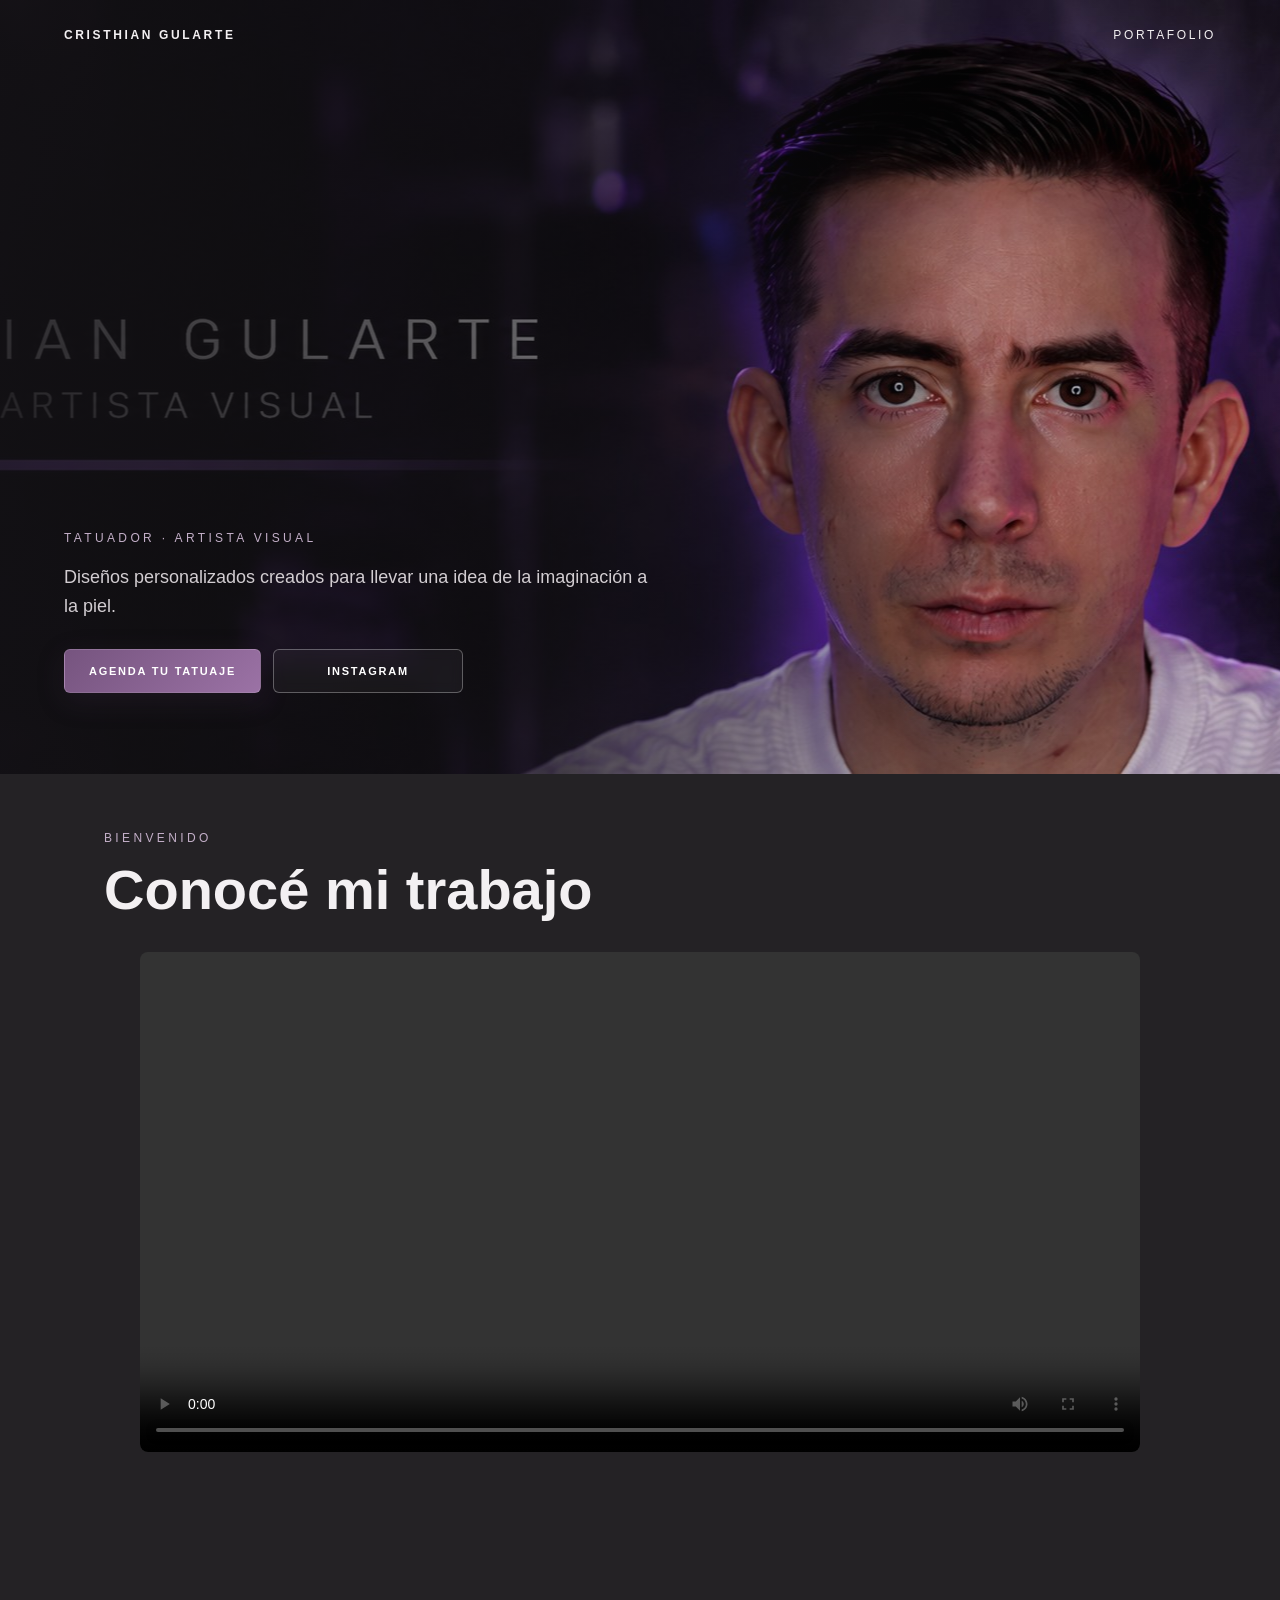
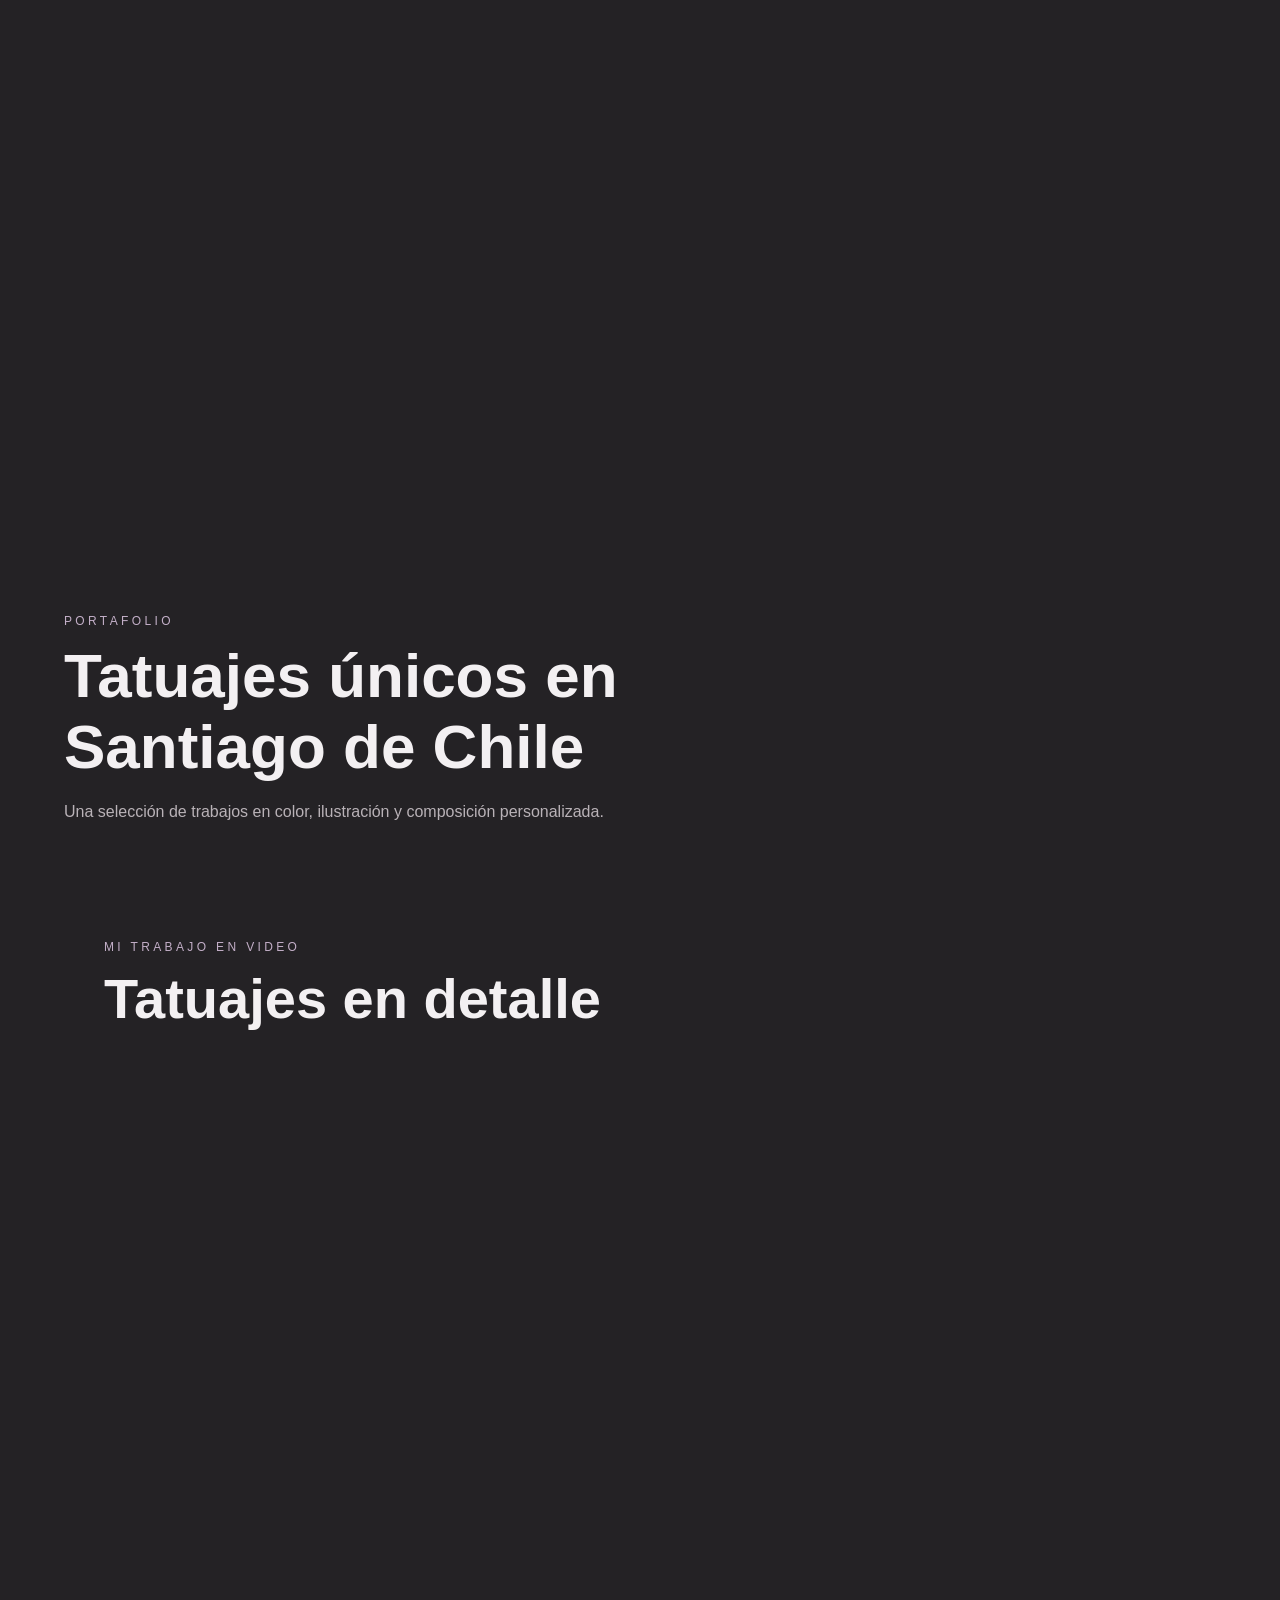
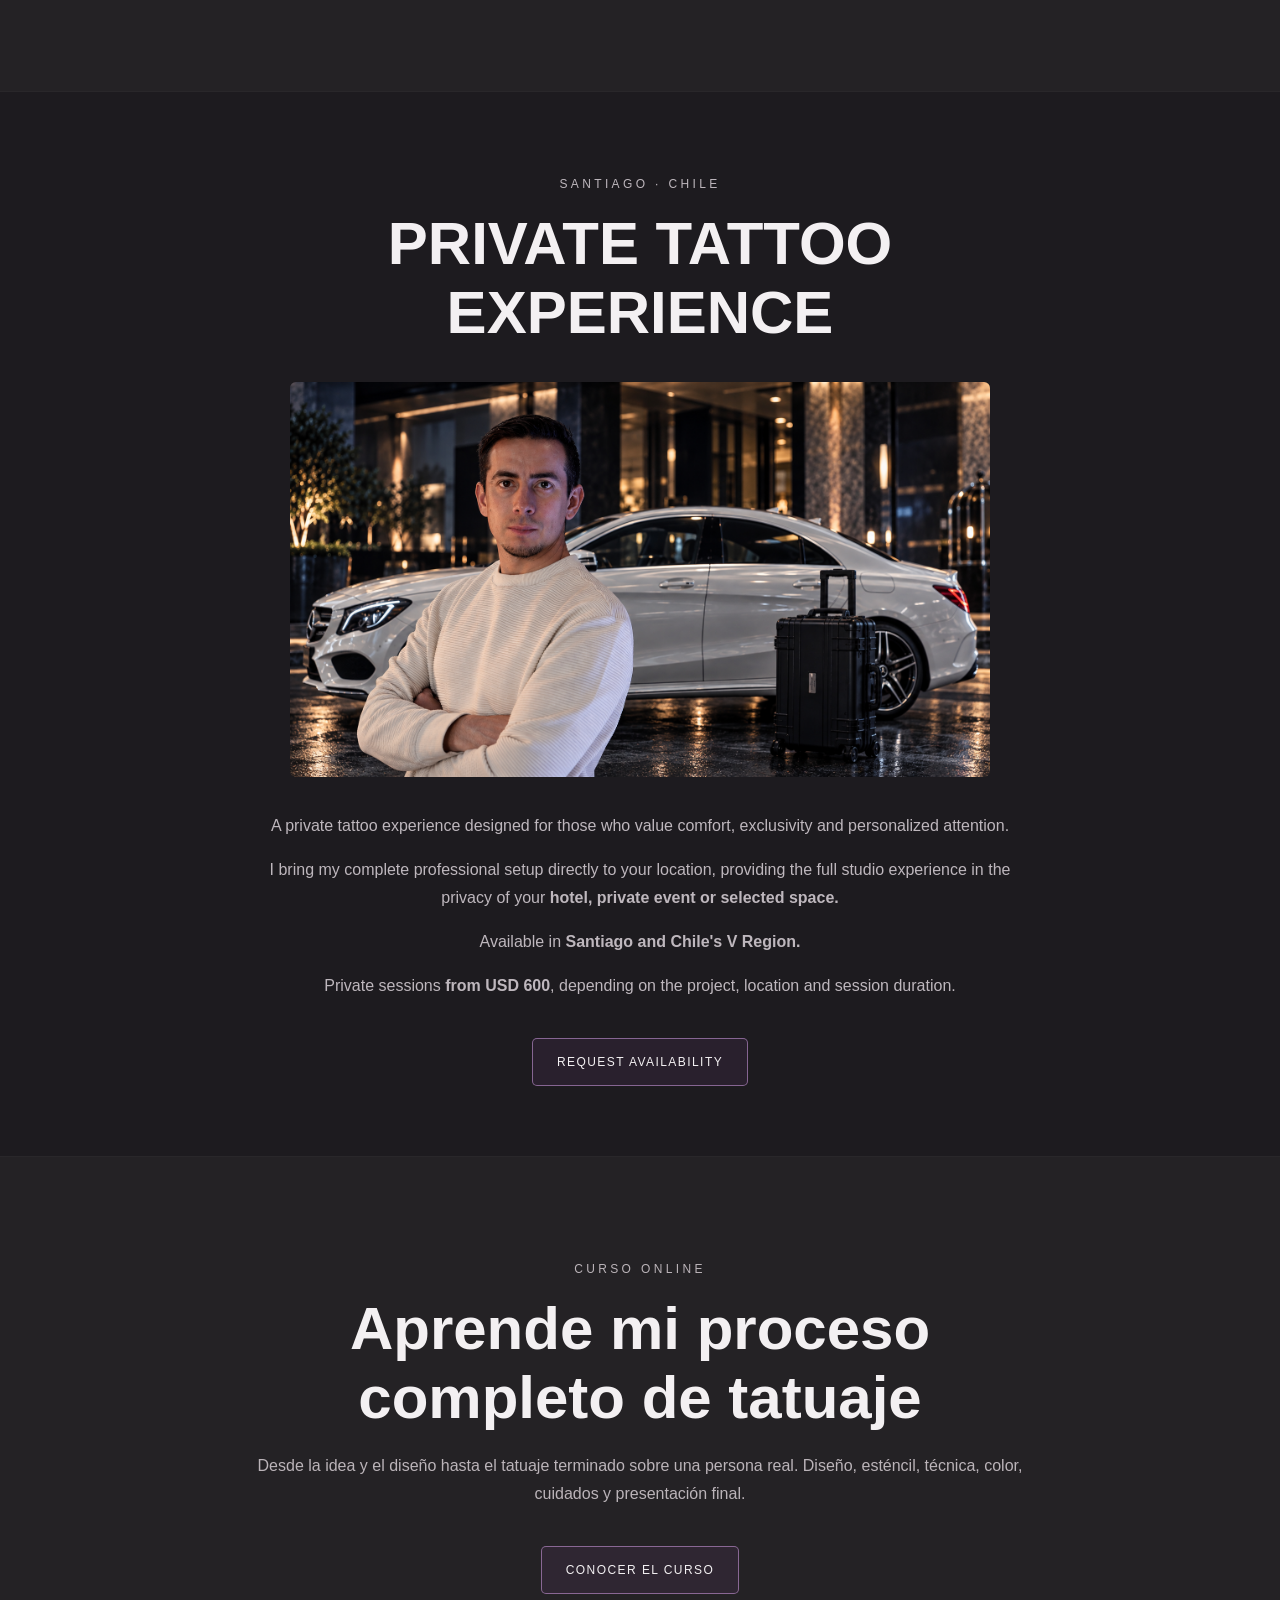
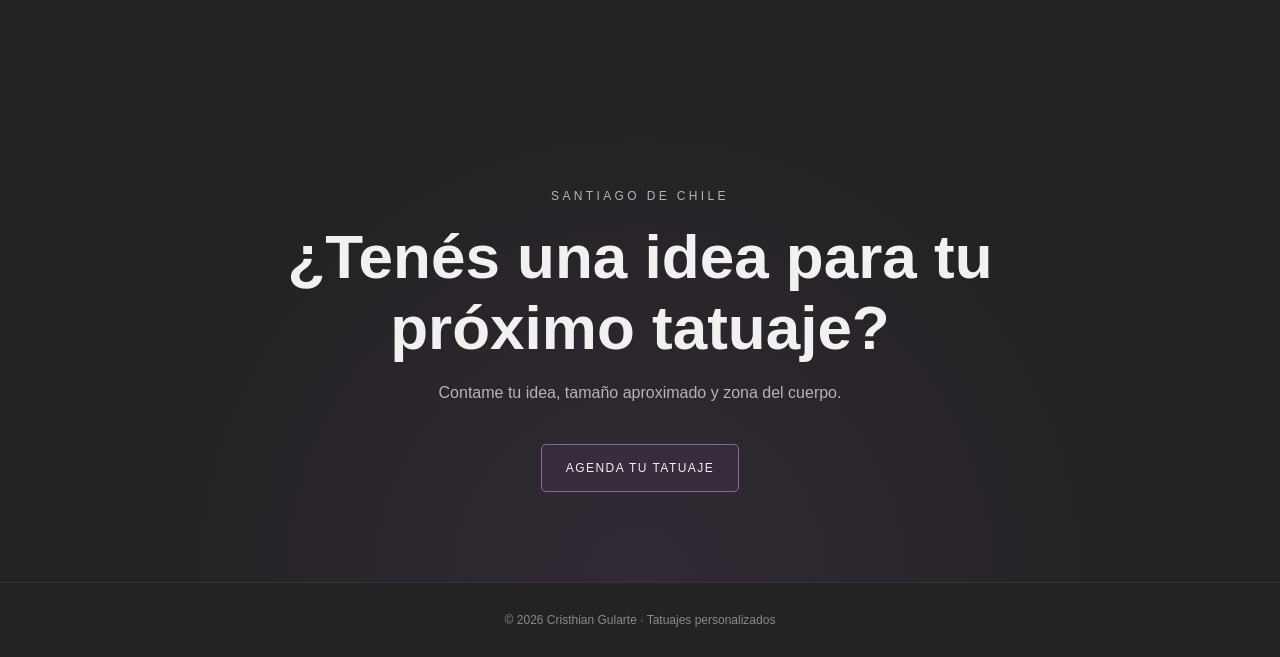
==== index.html @ ab71d4bc "Update index.html" ====
<!doctype html>
<html lang="es">

<head>

  <!-- Google tag (gtag.js) -->
  <script async src="https://www.googletagmanager.com/gtag/js?id=G-GRC2QV8T5R"></script>

  <script>
    window.dataLayer = window.dataLayer || [];

    function gtag() {
      dataLayer.push(arguments);
    }

    gtag('js', new Date());
    gtag('config', 'G-GRC2QV8T5R');
  </script>

  <meta charset="utf-8">

  <meta name="viewport"
        content="width=device-width, initial-scale=1">

  <meta name="description"
        content="Cristhian Gularte, tatuador y artista visual en Santiago de Chile. Tatuajes personalizados y portafolio.">

  <title>Cristhian Gularte | Tatuador en Santiago de Chile</title>

  <link rel="stylesheet" href="styles.css">

</head>


<body>


  <!-- =========================
       PORTADA
  ========================== -->

  <header class="hero">

    <div class="hero-overlay"></div>

    <nav>

      <a class="brand" href="#inicio">
        CRISTHIAN GULARTE
      </a>

      <a href="#portfolio">
        PORTAFOLIO
      </a>

    </nav>


    <div class="hero-copy" id="inicio">

      <p class="eyebrow">
        TATUADOR · ARTISTA VISUAL
      </p>

      <p class="lead">
        Diseños personalizados creados para llevar una idea
        de la imaginación a la piel.
      </p>


      <div class="hero-buttons">

        <a class="hero-btn hero-btn-primary"
           href="https://wa.me/56958181754?text=Hola%20Cristhian%2C%20quisiera%20consultar%20por%20un%20tatuaje"
           target="_blank"
           onclick="gtag('event', 'whatsapp_click', {'ubicacion': 'hero'});">
          AGENDA TU TATUAJE
        </a>


        <a class="hero-btn hero-btn-secondary"
           href="https://www.instagram.com/uruguaytattoo/"
           target="_blank">
          INSTAGRAM
        </a>

      </div>

    </div>

  </header>


  <!-- =========================
       VIDEO DE BIENVENIDA
  ========================== -->

  <section class="video-section">

    <p class="eyebrow">
      BIENVENIDO
    </p>

    <h2>
      Conocé mi trabajo
    </h2>


    <video controls
           playsinline
           style="
             width:100%;
             max-width:1000px;
             display:block;
             margin:30px auto;
             border-radius:8px;
           ">

      <source src="bienvenida.mp4"
              type="video/mp4">

    </video>


    <video autoplay
           muted
           loop
           playsinline
           style="
             width:100%;
             max-width:500px;
             display:block;
             margin:30px auto;
             border-radius:8px;
           ">

      <source src="yomiko.mp4"
              type="video/mp4">

    </video>


    <video autoplay
           muted
           loop
           playsinline
           style="
             width:100%;
             max-width:500px;
             display:block;
             margin:30px auto;
             border-radius:8px;
           ">

      <source src="gonza2.mp4"
              type="video/mp4">

    </video>

  </section>


  <main>


    <!-- =========================
         PORTAFOLIO
    ========================== -->

    <section class="intro" id="portfolio">

      <p class="eyebrow">
        PORTAFOLIO
      </p>

      <h2>
        Tatuajes únicos en Santiago de Chile
      </h2>

      <p>
        Una selección de trabajos en color,
        ilustración y composición personalizada.
      </p>

    </section>


    <!-- =========================
         TRABAJOS EN VIDEO
    ========================== -->

    <section class="video-section">

      <p class="eyebrow">
        MI TRABAJO EN VIDEO
      </p>

      <h2>
        Tatuajes en detalle
      </h2>


      <video autoplay
             muted
             loop
             playsinline
             style="
               width:100%;
               max-width:500px;
               display:block;
               margin:30px auto;
               border-radius:8px;
             ">

        <source src="paginaweb.mp4"
                type="video/mp4">

      </video>


      <video autoplay
             muted
             loop
             playsinline
             style="
               width:100%;
               max-width:500px;
               display:block;
               margin:30px auto;
               border-radius:8px;
             ">

        <source src="alicia2.mp4"
                type="video/mp4">

      </video>

    </section>


    <!-- =========================
         PRIVATE TATTOO EXPERIENCE
    ========================== -->

    <section class="private-experience">

      <div style="
        max-width:900px;
        margin:0 auto;
        padding:70px 5vw;
        text-align:center;
      ">

        <p class="eyebrow">
          SANTIAGO · CHILE
        </p>

        <h2>
          PRIVATE TATTOO EXPERIENCE
        </h2>


        <img src="private.png"
             alt="Private Tattoo Experience"
             style="
               width:100%;
               max-width:700px;
               height:auto;
               display:block;
               margin:35px auto;
               border-radius:6px;
             ">


        <p>
          A private tattoo experience designed for those who value
          comfort, exclusivity and personalized attention.
        </p>

        <p>
          I bring my complete professional setup directly to your location,
          providing the full studio experience in the privacy of your
          <strong>hotel, private event or selected space.</strong>
        </p>

        <p>
          Available in
          <strong>Santiago and Chile's V Region.</strong>
        </p>

        <p>
          Private sessions
          <strong>from USD 600</strong>,
          depending on the project, location and session duration.
        </p>


        <a class="cta"
           href="https://wa.me/56958181754?text=Hi%20Cristhian%2C%20I%27d%20like%20to%20ask%20about%20the%20Private%20Tattoo%20Experience."
           target="_blank"
           onclick="gtag('event', 'whatsapp_click', {'ubicacion': 'private_experience'});">
          REQUEST AVAILABILITY
        </a>

      </div>

    </section>


    <!-- =========================
         CURSO ONLINE
    ========================== -->

    <section class="course">

      <p class="eyebrow">
        CURSO ONLINE
      </p>

      <h2>
        Aprende mi proceso completo de tatuaje
      </h2>

      <p>
        Desde la idea y el diseño hasta el tatuaje terminado
        sobre una persona real. Diseño, esténcil, técnica,
        color, cuidados y presentación final.
      </p>

      <a class="cta"
         href="curso-tatuaje.html">
        CONOCER EL CURSO
      </a>

    </section>


    <!-- =========================
         CONTACTO
    ========================== -->

    <section class="contact">

      <p class="eyebrow">
        SANTIAGO DE CHILE
      </p>

      <h2>
        ¿Tenés una idea para tu próximo tatuaje?
      </h2>

      <p>
        Contame tu idea, tamaño aproximado y zona del cuerpo.
      </p>


      <a class="cta"
         href="https://wa.me/56958181754?text=Hola%20Cristhian%2C%20quisiera%20consultar%20por%20un%20tatuaje"
         target="_blank"
         onclick="gtag('event', 'whatsapp_click', {'ubicacion': 'contacto'});">
        AGENDA TU TATUAJE
      </a>

    </section>


  </main>


  <footer>
    © 2026 Cristhian Gularte · Tatuajes personalizados
  </footer>


</body>

</html>
---- styles.css ----
*{
  box-sizing:border-box;
}

html{
  scroll-behavior:smooth;
}

body{
  margin:0;
  background:#242225;
  color:#f3f0f2;
  font-family:Arial,Helvetica,sans-serif;
}

a{
  color:inherit;
  text-decoration:none;
}


/* =========================
   PORTADA PRINCIPAL
========================= */

.hero{
  min-height:86vh;
  position:relative;
  background:#242225 url(portada.jpg) center/cover no-repeat;
  display:flex;
  flex-direction:column;
}

.hero-overlay{
  position:absolute;
  inset:0;
  background:linear-gradient(
    90deg,
    rgba(20,18,22,.88) 0%,
    rgba(20,18,22,.64) 42%,
    rgba(20,18,22,.10) 78%
  );
}

nav,
.hero-copy{
  position:relative;
  z-index:1;
}

nav{
  display:flex;
  justify-content:space-between;
  align-items:center;
  padding:28px 5vw;
  font-size:12px;
  letter-spacing:.22em;
}

.brand{
  font-weight:700;
}

.hero-copy{
  margin:auto 5vw 9vh;
  max-width:760px;
}

.eyebrow{
  letter-spacing:.28em;
  font-size:12px;
  color:#c3afc8;
}

.hero h1{
  font-size:clamp(44px,7vw,94px);
  line-height:.94;
  margin:18px 0 24px;
  letter-spacing:-.045em;
}

.lead{
  max-width:590px;
  color:#d2cdd1;
  font-size:18px;
  line-height:1.6;
}


/* =========================
   BOTONES GENERALES
========================= */

.cta{
  display:inline-block;
  margin-top:22px;
  border:1px solid rgba(185,139,201,.65);
  padding:16px 24px;
  border-radius:5px;
  letter-spacing:.12em;
  font-size:12px;
  background:rgba(130,79,146,.12);
  transition:all .25s ease;
}

.cta:hover{
  background:rgba(156,105,171,.22);
  border-color:#c1a2ca;
  transform:translateY(-2px);
}


/* =========================
   BOTONES DE LA PORTADA
========================= */

.hero-buttons{
  display:flex;
  gap:12px;
  margin-top:28px;
  flex-wrap:wrap;
}

.hero-btn{
  display:inline-flex;
  align-items:center;
  justify-content:center;
  min-width:190px;
  padding:15px 24px;
  border-radius:6px;
  font-size:11px;
  font-weight:600;
  letter-spacing:.16em;
  transition:all .25s ease;
}

.hero-btn-primary{
  background:linear-gradient(
    135deg,
    #76547f,
    #9b72a5
  );
  border:1px solid rgba(255,255,255,.14);
  box-shadow:0 8px 28px rgba(68,45,74,.24);
  color:#fff;
}

.hero-btn-primary:hover{
  transform:translateY(-2px);
  background:linear-gradient(
    135deg,
    #82608b,
    #a67db0
  );
  box-shadow:0 12px 32px rgba(68,45,74,.32);
}

.hero-btn-secondary{
  background:rgba(255,255,255,.045);
  border:1px solid rgba(255,255,255,.30);
  color:#fff;
  backdrop-filter:blur(6px);
}

.hero-btn-secondary:hover{
  background:rgba(255,255,255,.10);
  border-color:rgba(255,255,255,.55);
  transform:translateY(-2px);
}


/* =========================
   INTRO / PORTFOLIO
========================= */

.intro{
  padding:90px 5vw 42px;
  max-width:850px;
}

.intro h2,
.contact h2{
  font-size:clamp(34px,5vw,62px);
  margin:12px 0 16px;
}

.intro>p:last-child,
.contact>p{
  color:#b9b2b7;
  line-height:1.7;
}


/* =========================
   VIDEOS
========================= */

.video-section{
  padding:45px 5vw 70px;
  max-width:1200px;
  margin:0 auto;
}

.video-section h2{
  font-size:clamp(32px,5vw,56px);
  margin:12px 0 25px;
}


/* =========================
   GALERÍA
========================= */

.gallery{
  padding:0 5vw 100px;
  columns:3 320px;
  column-gap:14px;
}

.gallery img{
  width:100%;
  display:block;
  margin:0 0 14px;
  break-inside:avoid;
  background:#201e22;
  border-radius:4px;
}


/* =========================
   PRIVATE TATTOO EXPERIENCE
========================= */

.private-experience{
  background:#1d1b1f;
  border-top:1px solid rgba(255,255,255,.05);
  border-bottom:1px solid rgba(255,255,255,.05);
}

.private-experience h2{
  font-size:clamp(34px,5vw,60px);
  margin:14px 0 25px;
}

.private-experience p{
  color:#beb7bd;
  line-height:1.75;
}


/* =========================
   CURSO / MASTERCLASS
========================= */

.course{
  max-width:900px;
  margin:0 auto;
  padding:90px 5vw;
  text-align:center;
}

.course h2{
  font-size:clamp(34px,5vw,60px);
  margin:14px 0 20px;
}

.course p{
  color:#bbb4b9;
  line-height:1.75;
}


/* =========================
   CONTACTO
========================= */

.contact{
  padding:90px 5vw;
  text-align:center;
  background:radial-gradient(
    circle at 50% 100%,
    rgba(124,84,137,.16),
    transparent 58%
  );
}

.contact h2{
  max-width:800px;
  margin:14px auto;
}

.pending{
  font-size:14px;
}


/* =========================
   FOOTER
========================= */

footer{
  padding:30px 5vw;
  border-top:1px solid rgba(255,255,255,.08);
  color:#8e878c;
  font-size:12px;
  text-align:center;
}


/* =========================
   MÓVIL
========================= */

@media(max-width:700px){

  nav{
    padding:20px 5vw;
  }

  .hero{
    min-height:76vh;
    background-position:65% center;
  }

  .hero-overlay{
    background:linear-gradient(
      90deg,
      rgba(20,18,22,.88),
      rgba(20,18,22,.40)
    );
  }

  .hero-copy{
    margin-bottom:7vh;
  }

  .lead{
    font-size:16px;
  }

  .intro{
    padding-top:65px;
  }

  .gallery{
    columns:2 145px;
    column-gap:8px;
    padding-bottom:70px;
  }

  .gallery img{
    margin-bottom:8px;
  }

  .video-section{
    padding:35px 5vw 55px;
  }

}


@media(max-width:600px){

  .hero-buttons{
    gap:10px;
  }

  .hero-btn{
    min-width:auto;
    padding:14px 18px;
    font-size:10px;
  }

}
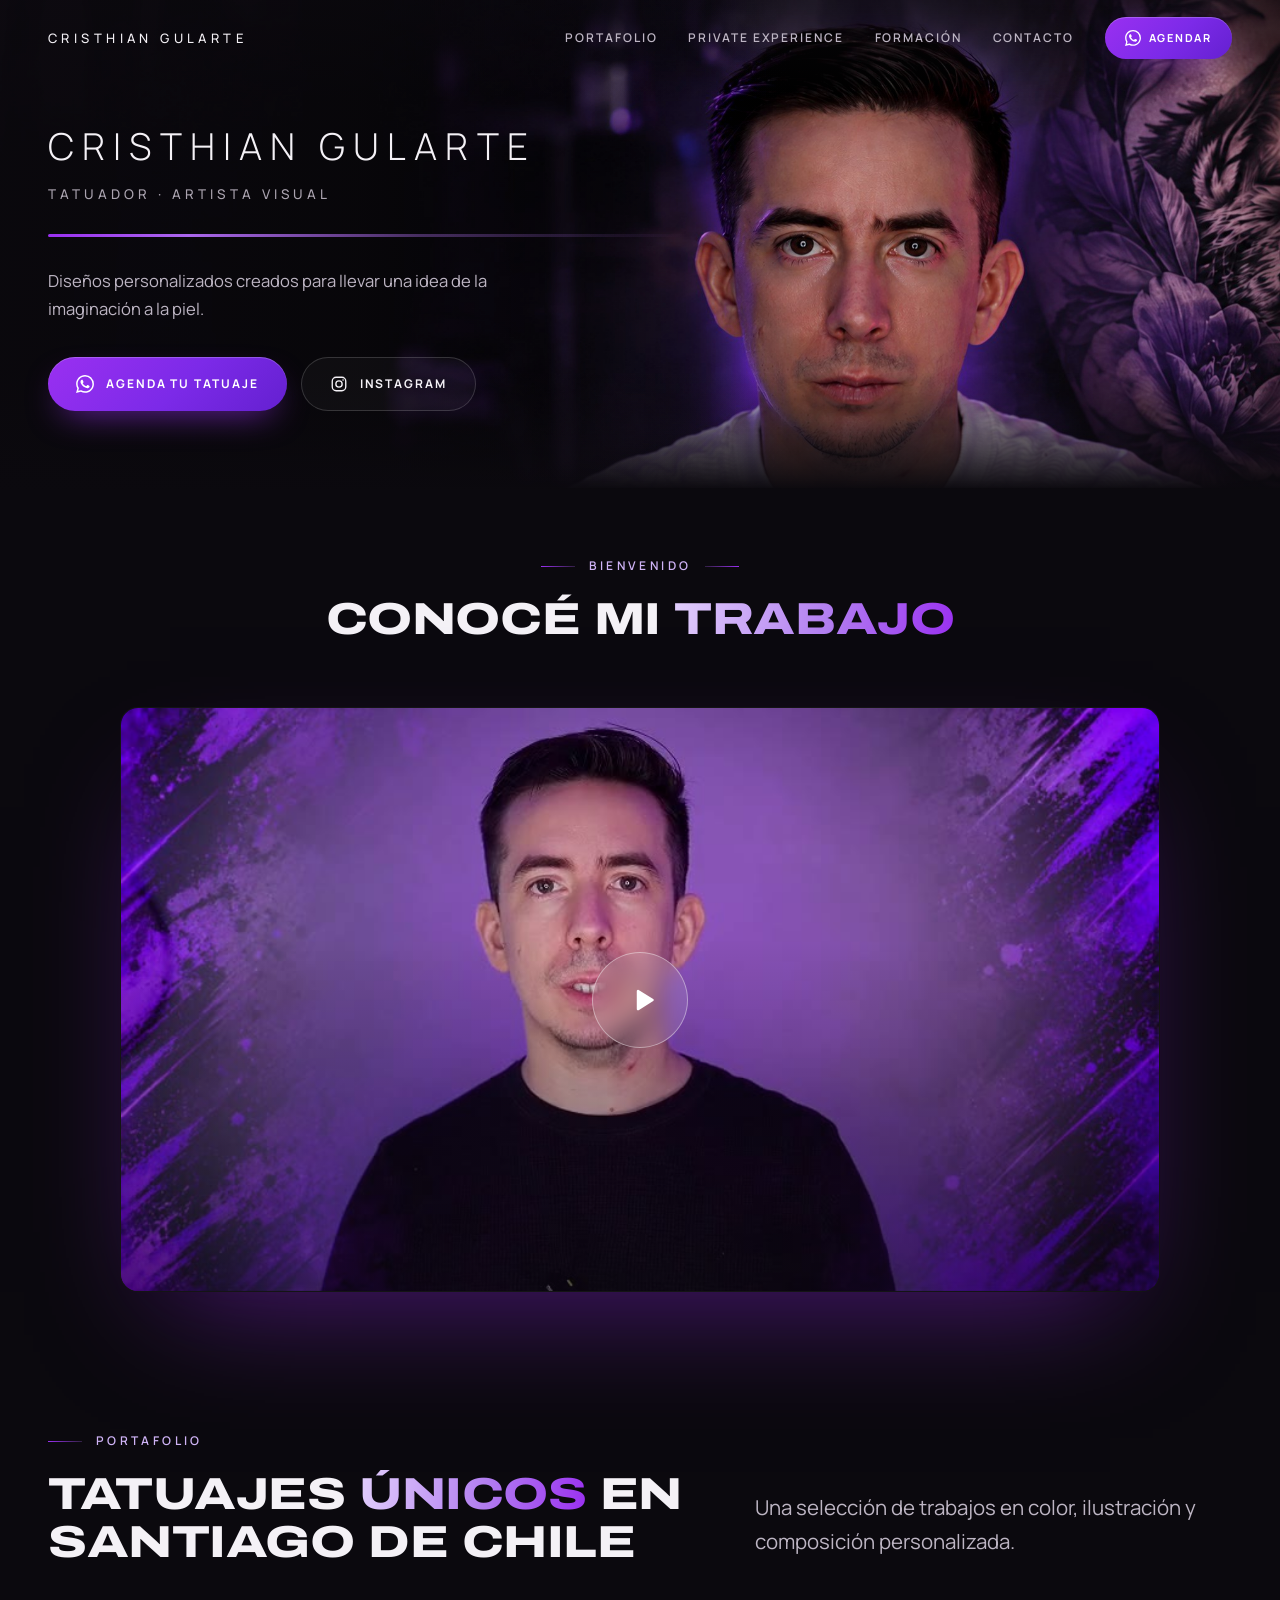
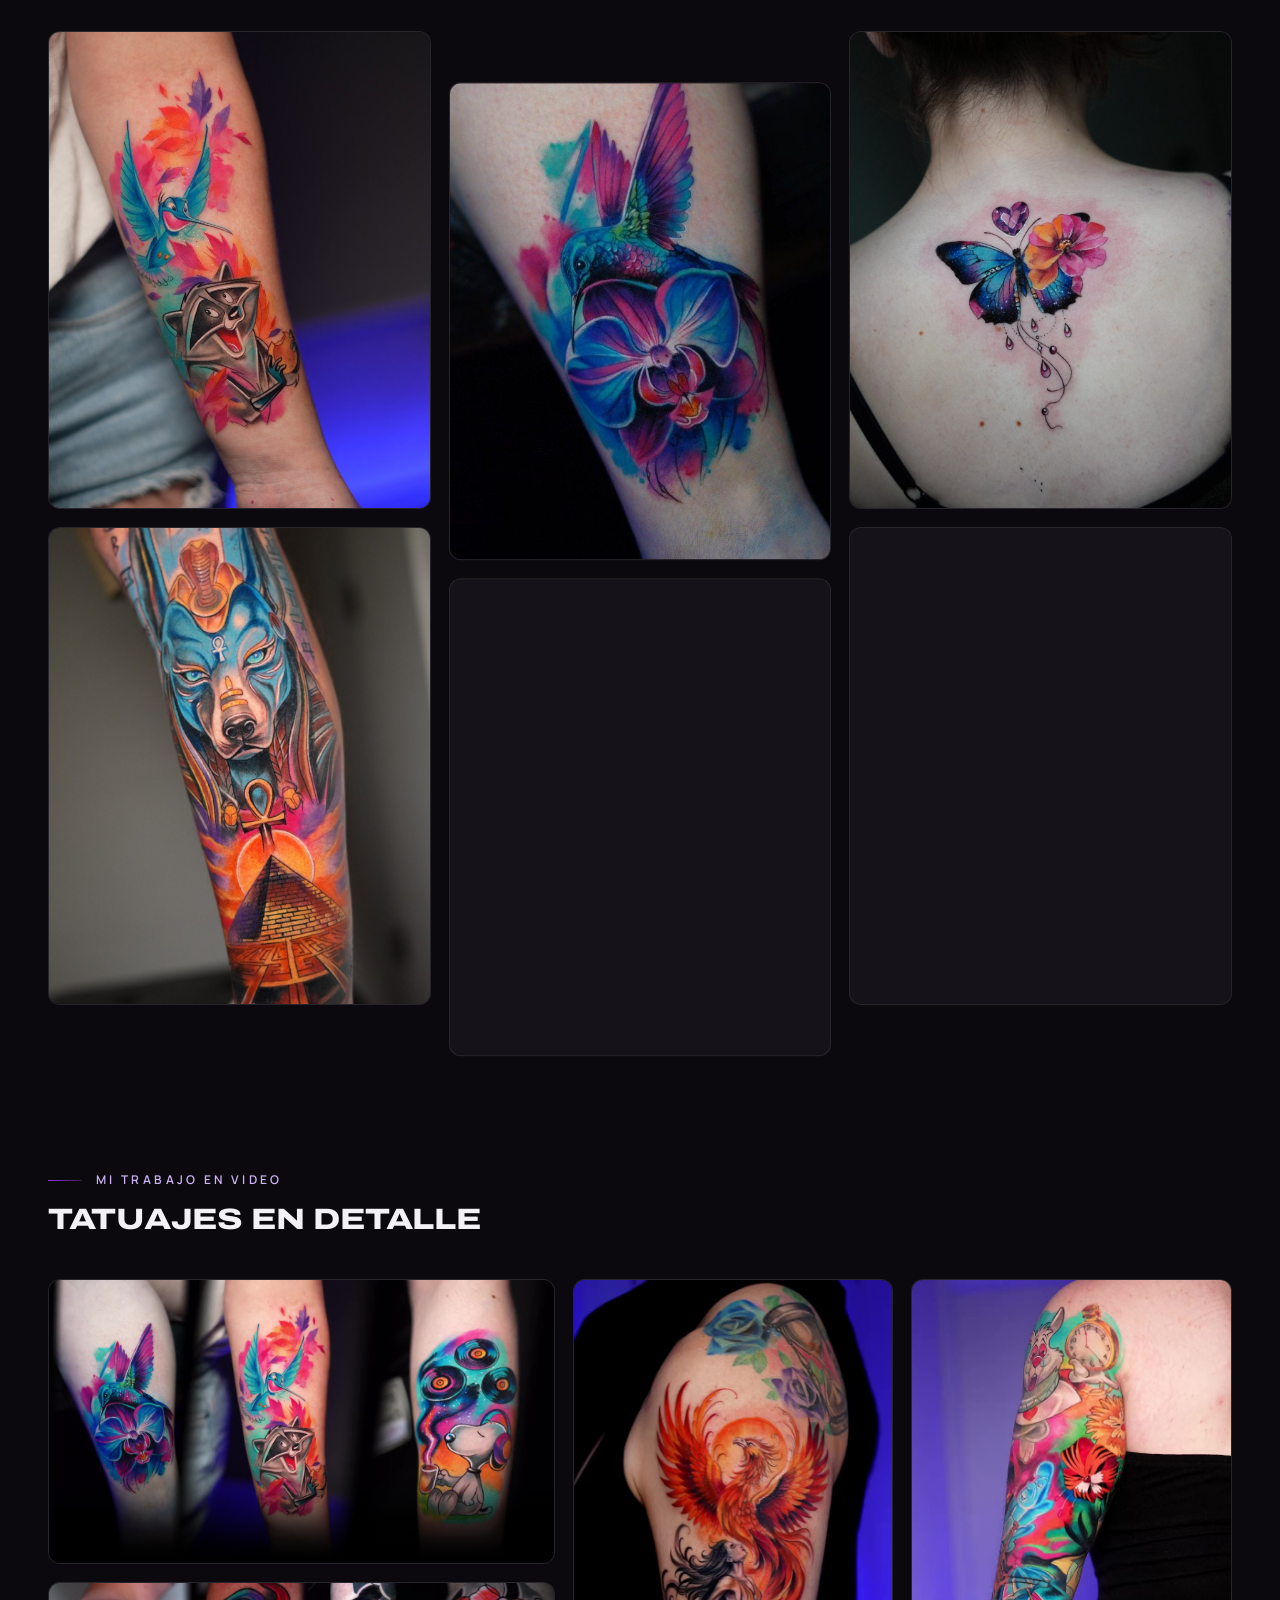
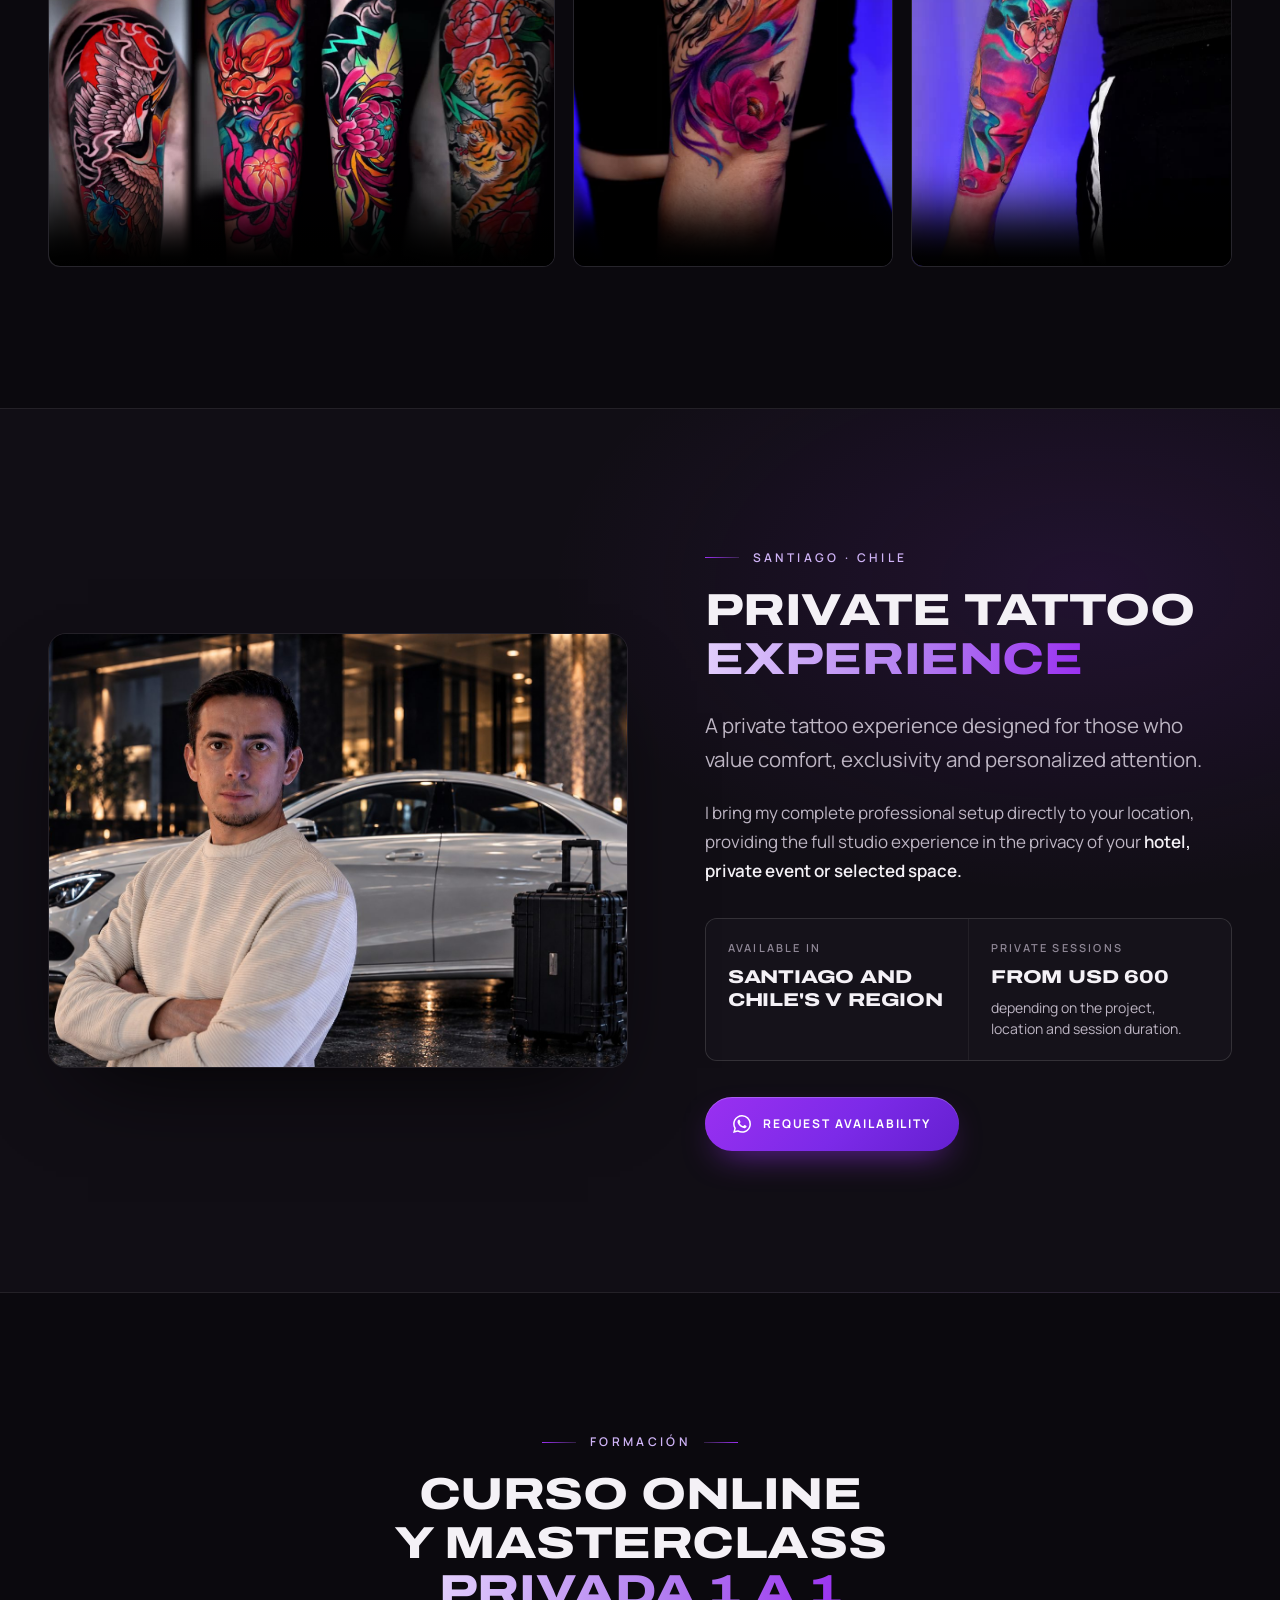
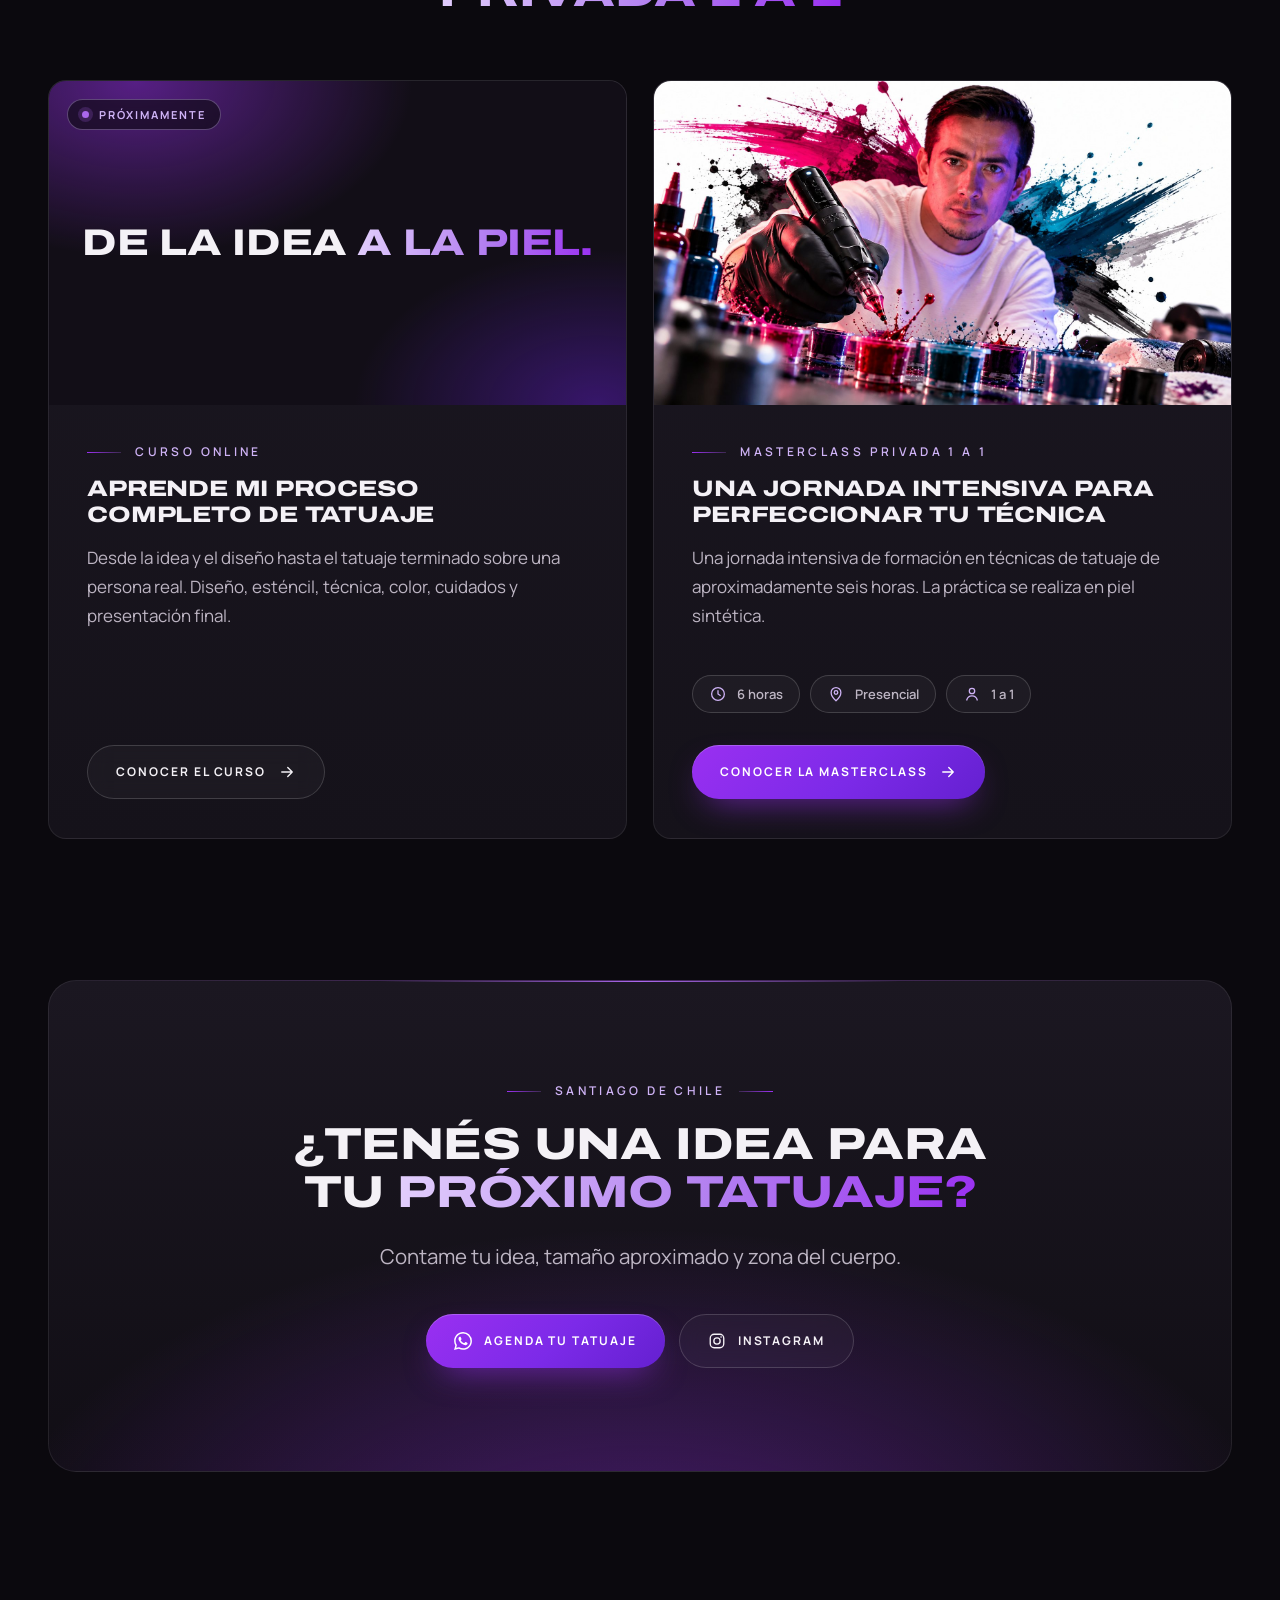
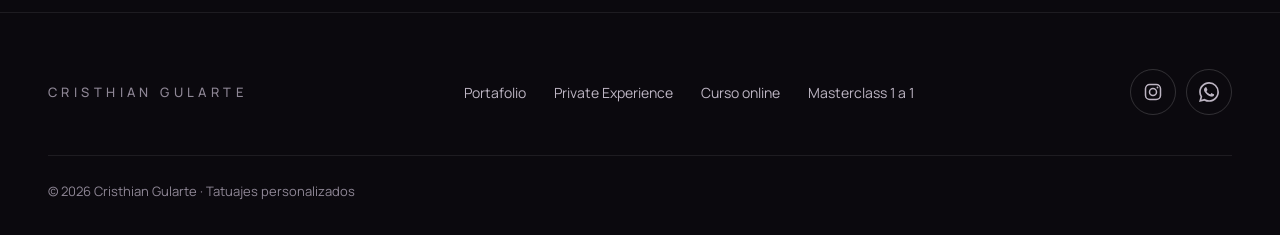
==== commit 28f271bd: "Rediseño completo del sitio - Nuevo diseño con la paleta de la portada; títulos en Archivo extendida" ====
--- a/index.html
+++ b/index.html
@@ -2,6 +2,8 @@
 <html lang="es">
 
 <head>
+
+  <meta charset="utf-8">
 
   <!-- Google tag (gtag.js) -->
   <script async src="https://www.googletagmanager.com/gtag/js?id=G-GRC2QV8T5R"></script>
@@ -15,225 +17,419 @@
 
     gtag('js', new Date());
     gtag('config', 'G-GRC2QV8T5R');
+
+    document.documentElement.classList.add('js');
   </script>
-
-  <meta charset="utf-8">
 
   <meta name="viewport"
         content="width=device-width, initial-scale=1">
 
+  <title>Cristhian Gularte | Tatuador en Santiago de Chile</title>
+
   <meta name="description"
         content="Cristhian Gularte, tatuador y artista visual en Santiago de Chile. Tatuajes personalizados y portafolio.">
 
-  <title>Cristhian Gularte | Tatuador en Santiago de Chile</title>
+  <meta name="theme-color" content="#0b090e">
+
+  <!-- Vista previa al compartir el enlace (WhatsApp, Instagram, Facebook) -->
+  <meta property="og:type" content="website">
+  <meta property="og:locale" content="es_CL">
+  <meta property="og:site_name" content="Cristhian Gularte">
+  <meta property="og:title" content="Cristhian Gularte | Tatuador en Santiago de Chile">
+  <meta property="og:description" content="Cristhian Gularte, tatuador y artista visual en Santiago de Chile. Tatuajes personalizados y portafolio.">
+  <meta property="og:url" content="https://cristhiangularte.github.io/cristhian_gularte/">
+  <meta property="og:image" content="https://cristhiangularte.github.io/cristhian_gularte/og-image.jpg">
+  <meta property="og:image:width" content="1200">
+  <meta property="og:image:height" content="630">
+  <meta property="og:image:alt" content="Cristhian Gularte, tatuador y artista visual en Santiago de Chile">
+  <meta name="twitter:card" content="summary_large_image">
+  <link rel="canonical" href="https://cristhiangularte.github.io/cristhian_gularte/">
+
+  <link rel="icon" href="favicon.png" type="image/png">
+  <link rel="apple-touch-icon" href="apple-touch-icon.png">
+
+  <link rel="preconnect" href="https://fonts.googleapis.com">
+  <link rel="preconnect" href="https://fonts.gstatic.com" crossorigin>
+  <link rel="stylesheet" href="https://fonts.googleapis.com/css2?family=Archivo:wdth,wght@125,800&family=Manrope:wght@300;400;500;600;700&display=swap">
 
   <link rel="stylesheet" href="styles.css">
 
+  <script src="main.js" defer></script>
+
 </head>
 
 
 <body>
 
+  <a class="skip-link" href="#contenido">Saltar al contenido</a>
+
+
+  <!-- ÍCONOS (se reutilizan con <use href="#...">) -->
+  <svg class="sprite" aria-hidden="true" focusable="false">
+    <symbol id="i-whatsapp" viewBox="0 0 24 24">
+      <path fill="currentColor" d="M17.47 14.38c-.3-.15-1.76-.87-2.03-.97-.27-.1-.47-.15-.67.15-.2.3-.77.97-.94 1.16-.17.2-.35.22-.64.08-.3-.15-1.26-.46-2.39-1.48-.88-.79-1.48-1.76-1.65-2.06-.17-.3-.02-.46.13-.61.13-.13.3-.35.45-.52.15-.17.2-.3.3-.5.1-.2.05-.37-.03-.52-.07-.15-.67-1.61-.92-2.21-.24-.58-.49-.5-.67-.51l-.57-.01c-.2 0-.52.07-.79.37-.27.3-1.04 1.02-1.04 2.48s1.07 2.88 1.21 3.07c.15.2 2.1 3.2 5.08 4.49.71.31 1.26.49 1.69.63.71.23 1.36.2 1.87.12.57-.09 1.76-.72 2.01-1.41.25-.7.25-1.29.17-1.41-.07-.13-.27-.2-.57-.35m-5.42 7.4h-.01a9.87 9.87 0 0 1-5.03-1.38l-.36-.21-3.74.98 1-3.65-.24-.37a9.86 9.86 0 0 1-1.51-5.26c0-5.45 4.44-9.88 9.89-9.88a9.82 9.82 0 0 1 6.99 2.9 9.83 9.83 0 0 1 2.89 6.99c0 5.45-4.44 9.88-9.88 9.88m8.41-18.3A11.82 11.82 0 0 0 12.05 0C5.5 0 .16 5.34.16 11.89c0 2.1.55 4.14 1.59 5.95L.06 24l6.3-1.65a11.88 11.88 0 0 0 5.68 1.45h.01c6.55 0 11.89-5.34 11.89-11.89a11.82 11.82 0 0 0-3.48-8.41z"/>
+    </symbol>
+    <symbol id="i-instagram" viewBox="0 0 24 24" fill="none" stroke="currentColor" stroke-width="1.8">
+      <rect x="3" y="3" width="18" height="18" rx="5.2"/>
+      <circle cx="12" cy="12" r="4.2"/>
+      <circle cx="17.4" cy="6.6" r="1.1" fill="currentColor" stroke="none"/>
+    </symbol>
+    <symbol id="i-arrow" viewBox="0 0 24 24" fill="none" stroke="currentColor" stroke-width="1.8" stroke-linecap="round" stroke-linejoin="round">
+      <path d="M5 12h14M13 6l6 6-6 6"/>
+    </symbol>
+    <symbol id="i-play" viewBox="0 0 24 24">
+      <path fill="currentColor" d="M7 4.8v14.4a1 1 0 0 0 1.5.86l11.6-7.2a1 1 0 0 0 0-1.72L8.5 3.94A1 1 0 0 0 7 4.8z"/>
+    </symbol>
+    <symbol id="i-plus" viewBox="0 0 24 24" fill="none" stroke="currentColor" stroke-width="1.8" stroke-linecap="round">
+      <path d="M12 5v14M5 12h14"/>
+    </symbol>
+    <symbol id="i-clock" viewBox="0 0 24 24" fill="none" stroke="currentColor" stroke-width="1.7" stroke-linecap="round" stroke-linejoin="round">
+      <circle cx="12" cy="12" r="8.5"/>
+      <path d="M12 7.5V12l3 2"/>
+    </symbol>
+    <symbol id="i-pin" viewBox="0 0 24 24" fill="none" stroke="currentColor" stroke-width="1.7" stroke-linecap="round" stroke-linejoin="round">
+      <path d="M12 21s-6.5-5.6-6.5-11a6.5 6.5 0 0 1 13 0c0 5.4-6.5 11-6.5 11z"/>
+      <circle cx="12" cy="10" r="2.4"/>
+    </symbol>
+    <symbol id="i-user" viewBox="0 0 24 24" fill="none" stroke="currentColor" stroke-width="1.7" stroke-linecap="round" stroke-linejoin="round">
+      <circle cx="12" cy="8" r="3.6"/>
+      <path d="M5 20c.9-3.7 3.7-5.6 7-5.6s6.1 1.9 7 5.6"/>
+    </symbol>
+    <symbol id="i-close" viewBox="0 0 24 24" fill="none" stroke="currentColor" stroke-width="1.8" stroke-linecap="round">
+      <path d="M6 6l12 12M18 6 6 18"/>
+    </symbol>
+    <symbol id="i-chevron-left" viewBox="0 0 24 24" fill="none" stroke="currentColor" stroke-width="1.8" stroke-linecap="round" stroke-linejoin="round">
+      <path d="M15 5l-7 7 7 7"/>
+    </symbol>
+    <symbol id="i-chevron-right" viewBox="0 0 24 24" fill="none" stroke="currentColor" stroke-width="1.8" stroke-linecap="round" stroke-linejoin="round">
+      <path d="M9 5l7 7-7 7"/>
+    </symbol>
+  </svg>
+
 
   <!-- =========================
-       PORTADA
+       ENCABEZADO
   ========================== -->
 
-  <header class="hero">
-
-    <div class="hero-overlay"></div>
-
-    <nav>
+  <header class="site-header">
+
+    <div class="container header-inner">
 
       <a class="brand" href="#inicio">
-        CRISTHIAN GULARTE
+        Cristhian Gularte
       </a>
 
-      <a href="#portfolio">
-        PORTAFOLIO
-      </a>
-
-    </nav>
-
-
-    <div class="hero-copy" id="inicio">
-
-      <p class="eyebrow">
-        TATUADOR · ARTISTA VISUAL
-      </p>
-
-      <p class="lead">
-        Diseños personalizados creados para llevar una idea
-        de la imaginación a la piel.
-      </p>
-
-
-      <div class="hero-buttons">
-
-        <a class="hero-btn hero-btn-primary"
+      <button class="menu-toggle"
+              type="button"
+              aria-expanded="false"
+              aria-controls="menu"
+              aria-label="Abrir menú">
+        <span></span>
+        <span></span>
+      </button>
+
+      <nav class="nav" id="menu" aria-label="Principal">
+
+        <a class="nav-link" href="#portfolio">Portafolio</a>
+        <a class="nav-link" href="#private-experience">Private Experience</a>
+        <a class="nav-link" href="#formacion">Formación</a>
+        <a class="nav-link" href="#contacto">Contacto</a>
+
+        <a class="btn btn-primary btn-sm"
            href="https://wa.me/56958181754?text=Hola%20Cristhian%2C%20quisiera%20consultar%20por%20un%20tatuaje"
            target="_blank"
-           onclick="gtag('event', 'whatsapp_click', {'ubicacion': 'hero'});">
-          AGENDA TU TATUAJE
+           rel="noopener"
+           onclick="gtag('event', 'whatsapp_click', {'ubicacion': 'menu'});">
+          <svg aria-hidden="true"><use href="#i-whatsapp"/></svg>
+          Agendar
         </a>
 
-
-        <a class="hero-btn hero-btn-secondary"
-           href="https://www.instagram.com/uruguaytattoo/"
-           target="_blank">
-          INSTAGRAM
-        </a>
-
+      </nav>
+
+    </div>
+
+  </header>
+
+
+  <main id="contenido">
+
+
+    <!-- =========================
+         PORTADA
+    ========================== -->
+
+    <section class="hero" id="inicio">
+
+      <div class="hero-media">
+        <img src="portada.jpg"
+             alt="Retrato de Cristhian Gularte"
+             width="2031"
+             height="774"
+             fetchpriority="high">
       </div>
 
-    </div>
-
-  </header>
-
-
-  <!-- =========================
-       VIDEO DE BIENVENIDA
-  ========================== -->
-
-  <section class="video-section">
-
-    <p class="eyebrow">
-      BIENVENIDO
-    </p>
-
-    <h2>
-      Conocé mi trabajo
-    </h2>
-
-
-    <video controls
-           playsinline
-           style="
-             width:100%;
-             max-width:1000px;
-             display:block;
-             margin:30px auto;
-             border-radius:8px;
-           ">
-
-      <source src="bienvenida.mp4"
-              type="video/mp4">
-
-    </video>
-
-
-    <video autoplay
-           muted
-           loop
-           playsinline
-           style="
-             width:100%;
-             max-width:500px;
-             display:block;
-             margin:30px auto;
-             border-radius:8px;
-           ">
-
-      <source src="yomiko.mp4"
-              type="video/mp4">
-
-    </video>
-
-
-    <video autoplay
-           muted
-           loop
-           playsinline
-           style="
-             width:100%;
-             max-width:500px;
-             display:block;
-             margin:30px auto;
-             border-radius:8px;
-           ">
-
-      <source src="gonza2.mp4"
-              type="video/mp4">
-
-    </video>
-
-  </section>
-
-
-  <main>
+      <div class="container hero-content">
+
+        <div class="hero-copy">
+
+          <h1 class="hero-title">
+            <span>Cristhian</span> <span>Gularte</span>
+          </h1>
+
+          <p class="hero-subtitle">
+            Tatuador · Artista visual
+          </p>
+
+          <span class="hero-line" aria-hidden="true"></span>
+
+          <p class="hero-lead">
+            Diseños personalizados creados para llevar una idea
+            de la imaginación a la piel.
+          </p>
+
+          <div class="hero-actions">
+
+            <a class="btn btn-primary"
+               href="https://wa.me/56958181754?text=Hola%20Cristhian%2C%20quisiera%20consultar%20por%20un%20tatuaje"
+               target="_blank"
+               rel="noopener"
+               onclick="gtag('event', 'whatsapp_click', {'ubicacion': 'hero'});">
+              <svg aria-hidden="true"><use href="#i-whatsapp"/></svg>
+              Agenda tu tatuaje
+            </a>
+
+            <a class="btn btn-ghost"
+               href="https://www.instagram.com/uruguaytattoo/"
+               target="_blank"
+               rel="noopener">
+              <svg aria-hidden="true"><use href="#i-instagram"/></svg>
+              Instagram
+            </a>
+
+          </div>
+
+        </div>
+
+      </div>
+
+    </section>
+
+
+    <!-- =========================
+         VIDEO DE BIENVENIDA
+    ========================== -->
+
+    <section class="section glow" id="bienvenida">
+
+      <div class="container">
+
+        <div class="section-head center reveal">
+
+          <p class="eyebrow">
+            Bienvenido
+          </p>
+
+          <h2 class="display">
+            Conocé mi <em>trabajo</em>
+          </h2>
+
+        </div>
+
+
+        <div class="video-feature reveal">
+
+          <video controls
+                 playsinline
+                 preload="none"
+                 poster="poster-bienvenida.jpg">
+            <source src="bienvenida.mp4"
+                    type="video/mp4">
+          </video>
+
+          <button class="video-play"
+                  type="button"
+                  aria-label="Reproducir video de bienvenida">
+            <span class="video-play-icon">
+              <svg aria-hidden="true"><use href="#i-play"/></svg>
+            </span>
+          </button>
+
+        </div>
+
+      </div>
+
+    </section>
 
 
     <!-- =========================
          PORTAFOLIO
     ========================== -->
 
-    <section class="intro" id="portfolio">
-
-      <p class="eyebrow">
-        PORTAFOLIO
-      </p>
-
-      <h2>
-        Tatuajes únicos en Santiago de Chile
-      </h2>
-
-      <p>
-        Una selección de trabajos en color,
-        ilustración y composición personalizada.
-      </p>
-
-    </section>
-
-
-    <!-- =========================
-         TRABAJOS EN VIDEO
-    ========================== -->
-
-    <section class="video-section">
-
-      <p class="eyebrow">
-        MI TRABAJO EN VIDEO
-      </p>
-
-      <h2>
-        Tatuajes en detalle
-      </h2>
-
-
-      <video autoplay
-             muted
-             loop
-             playsinline
-             style="
-               width:100%;
-               max-width:500px;
-               display:block;
-               margin:30px auto;
-               border-radius:8px;
-             ">
-
-        <source src="paginaweb.mp4"
-                type="video/mp4">
-
-      </video>
-
-
-      <video autoplay
-             muted
-             loop
-             playsinline
-             style="
-               width:100%;
-               max-width:500px;
-               display:block;
-               margin:30px auto;
-               border-radius:8px;
-             ">
-
-        <source src="alicia2.mp4"
-                type="video/mp4">
-
-      </video>
+    <section class="section" id="portfolio">
+
+      <div class="container">
+
+        <div class="section-head split reveal">
+
+          <div>
+
+            <p class="eyebrow">
+              Portafolio
+            </p>
+
+            <h2 class="display">
+              Tatuajes <em>únicos</em> en Santiago de Chile
+            </h2>
+
+          </div>
+
+          <p class="lead">
+            Una selección de trabajos en color,
+            ilustración y composición personalizada.
+          </p>
+
+        </div>
+
+
+        <!-- Fotos: al tocar una se abre en grande -->
+        <ul class="gallery" data-gallery>
+
+          <li>
+            <a class="gallery-item reveal" href="portfolio-1.jpg">
+              <img src="portfolio-1.jpg"
+                   alt="Tatuaje a color de colibrí y mapache en el antebrazo"
+                   width="720"
+                   height="1280"
+                   loading="lazy"
+                   decoding="async"
+                   style="object-position:50% 42%">
+              <span class="gallery-zoom" aria-hidden="true"><svg><use href="#i-plus"/></svg></span>
+            </a>
+          </li>
+
+          <li>
+            <a class="gallery-item reveal" href="portfolio-2.jpg">
+              <img src="portfolio-2.jpg"
+                   alt="Tatuaje a color de colibrí con orquídea"
+                   width="537"
+                   height="786"
+                   loading="lazy"
+                   decoding="async">
+              <span class="gallery-zoom" aria-hidden="true"><svg><use href="#i-plus"/></svg></span>
+            </a>
+          </li>
+
+          <li>
+            <a class="gallery-item reveal" href="portfolio-3.jpg">
+              <img src="portfolio-3.jpg"
+                   alt="Tatuaje a color de mariposa y flor en la espalda"
+                   width="1068"
+                   height="1600"
+                   loading="lazy"
+                   decoding="async">
+              <span class="gallery-zoom" aria-hidden="true"><svg><use href="#i-plus"/></svg></span>
+            </a>
+          </li>
+
+          <li>
+            <a class="gallery-item reveal" href="portfolio-4.jpg">
+              <img src="portfolio-4.jpg"
+                   alt="Tatuaje a color de Anubis con pirámide"
+                   width="1068"
+                   height="1600"
+                   loading="lazy"
+                   decoding="async">
+              <span class="gallery-zoom" aria-hidden="true"><svg><use href="#i-plus"/></svg></span>
+            </a>
+          </li>
+
+          <li>
+            <a class="gallery-item reveal" href="portfolio-5.jpg">
+              <img src="portfolio-5.jpg"
+                   alt="Tatuaje a color estilo anime en el brazo"
+                   width="1600"
+                   height="1600"
+                   loading="lazy"
+                   decoding="async">
+              <span class="gallery-zoom" aria-hidden="true"><svg><use href="#i-plus"/></svg></span>
+            </a>
+          </li>
+
+          <li>
+            <a class="gallery-item reveal" href="portfolio-6.jpg">
+              <img src="portfolio-6.jpg"
+                   alt="Tatuaje a color de paisaje urbano al atardecer"
+                   width="1303"
+                   height="1600"
+                   loading="lazy"
+                   decoding="async">
+              <span class="gallery-zoom" aria-hidden="true"><svg><use href="#i-plus"/></svg></span>
+            </a>
+          </li>
+
+        </ul>
+
+
+        <!-- Trabajos en video -->
+        <div class="subhead reveal">
+
+          <div>
+
+            <p class="eyebrow">
+              Mi trabajo en video
+            </p>
+
+            <h3 class="display-sm">
+              Tatuajes en detalle
+            </h3>
+
+          </div>
+
+        </div>
+
+
+        <!-- Los videos se cargan y reproducen solos cuando aparecen en pantalla (main.js) -->
+        <div class="video-wall">
+
+          <div class="video-stack">
+
+            <figure class="video-tile landscape reveal">
+              <video muted loop playsinline preload="none"
+                     poster="poster-yomiko.jpg"
+                     data-autoplay>
+                <source src="yomiko.mp4" type="video/mp4">
+              </video>
+            </figure>
+
+            <figure class="video-tile landscape reveal">
+              <video muted loop playsinline preload="none"
+                     poster="poster-gonza2.jpg"
+                     data-autoplay>
+                <source src="gonza2.mp4" type="video/mp4">
+              </video>
+            </figure>
+
+          </div>
+
+          <figure class="video-tile portrait reveal">
+            <video muted loop playsinline preload="none"
+                   poster="poster-paginaweb.jpg"
+                   data-autoplay>
+              <source src="paginaweb.mp4" type="video/mp4">
+            </video>
+          </figure>
+
+          <figure class="video-tile portrait reveal">
+            <video muted loop playsinline preload="none"
+                   poster="poster-alicia2.jpg"
+                   data-autoplay>
+              <source src="alicia2.mp4" type="video/mp4">
+            </video>
+          </figure>
+
+        </div>
+
+      </div>
 
     </section>
 
@@ -242,65 +438,68 @@
          PRIVATE TATTOO EXPERIENCE
     ========================== -->
 
-    <section class="private-experience">
-
-      <div style="
-        max-width:900px;
-        margin:0 auto;
-        padding:70px 5vw;
-        text-align:center;
-      ">
-
-        <p class="eyebrow">
-          SANTIAGO · CHILE
-        </p>
-
-        <h2>
-          PRIVATE TATTOO EXPERIENCE
-        </h2>
-
-
-        <img src="private.png"
-             alt="Private Tattoo Experience"
-             style="
-               width:100%;
-               max-width:700px;
-               height:auto;
-               display:block;
-               margin:35px auto;
-               border-radius:6px;
-             ">
-
-
-        <p>
-          A private tattoo experience designed for those who value
-          comfort, exclusivity and personalized attention.
-        </p>
-
-        <p>
-          I bring my complete professional setup directly to your location,
-          providing the full studio experience in the privacy of your
-          <strong>hotel, private event or selected space.</strong>
-        </p>
-
-        <p>
-          Available in
-          <strong>Santiago and Chile's V Region.</strong>
-        </p>
-
-        <p>
-          Private sessions
-          <strong>from USD 600</strong>,
-          depending on the project, location and session duration.
-        </p>
-
-
-        <a class="cta"
-           href="https://wa.me/56958181754?text=Hi%20Cristhian%2C%20I%27d%20like%20to%20ask%20about%20the%20Private%20Tattoo%20Experience."
-           target="_blank"
-           onclick="gtag('event', 'whatsapp_click', {'ubicacion': 'private_experience'});">
-          REQUEST AVAILABILITY
-        </a>
+    <section class="private" id="private-experience" lang="en">
+
+      <div class="container private-grid">
+
+        <figure class="private-media reveal">
+          <img src="private.jpg"
+               alt="Private Tattoo Experience"
+               width="1669"
+               height="942"
+               loading="lazy"
+               decoding="async">
+        </figure>
+
+
+        <div class="private-copy reveal">
+
+          <p class="eyebrow">
+            Santiago · Chile
+          </p>
+
+          <h2 class="display">
+            Private Tattoo <em>Experience</em>
+          </h2>
+
+          <p class="lead">
+            A private tattoo experience designed for those who value
+            comfort, exclusivity and personalized attention.
+          </p>
+
+          <p>
+            I bring my complete professional setup directly to your location,
+            providing the full studio experience in the privacy of your
+            <strong>hotel, private event or selected space.</strong>
+          </p>
+
+
+          <div class="private-info">
+
+            <div>
+              <span class="info-label">Available in</span>
+              <span class="info-value">Santiago and Chile's V&nbsp;Region</span>
+            </div>
+
+            <div>
+              <span class="info-label">Private sessions</span>
+              <span class="info-value">from USD 600</span>
+              <span class="info-note">depending on the project, location and session duration.</span>
+            </div>
+
+          </div>
+
+
+          <a class="btn btn-primary"
+             href="https://wa.me/56958181754?text=Hi%20Cristhian%2C%20I%27d%20like%20to%20ask%20about%20the%20Private%20Tattoo%20Experience."
+             target="_blank"
+             rel="noopener"
+             onclick="gtag('event', 'whatsapp_click', {'ubicacion': 'private_experience'});">
+            <svg aria-hidden="true"><use href="#i-whatsapp"/></svg>
+            Request availability
+          </a>
+
+        </div>
 
       </div>
 
@@ -308,29 +507,111 @@
 
 
     <!-- =========================
-         CURSO ONLINE
+         FORMACIÓN: CURSO ONLINE + MASTERCLASS 1 A 1
     ========================== -->
 
-    <section class="course">
-
-      <p class="eyebrow">
-        CURSO ONLINE
-      </p>
-
-      <h2>
-        Aprende mi proceso completo de tatuaje
-      </h2>
-
-      <p>
-        Desde la idea y el diseño hasta el tatuaje terminado
-        sobre una persona real. Diseño, esténcil, técnica,
-        color, cuidados y presentación final.
-      </p>
-
-      <a class="cta"
-         href="curso-tatuaje.html">
-        CONOCER EL CURSO
-      </a>
+    <section class="section" id="formacion">
+
+      <div class="container">
+
+        <div class="section-head center reveal">
+
+          <p class="eyebrow">
+            Formación
+          </p>
+
+          <h2 class="display">
+            Curso online y masterclass <em>privada 1 a 1</em>
+          </h2>
+
+        </div>
+
+
+        <div class="offers">
+
+          <!-- Curso online -->
+          <article class="offer reveal">
+
+            <div class="offer-media offer-art">
+              <span class="badge">Próximamente</span>
+              <p class="display">De la idea <em>a la piel.</em></p>
+            </div>
+
+            <div class="offer-body">
+
+              <p class="eyebrow">
+                Curso online
+              </p>
+
+              <h3>
+                Aprende mi proceso completo de tatuaje
+              </h3>
+
+              <p>
+                Desde la idea y el diseño hasta el tatuaje terminado
+                sobre una persona real. Diseño, esténcil, técnica,
+                color, cuidados y presentación final.
+              </p>
+
+              <div class="offer-cta">
+                <a class="btn btn-ghost" href="curso-tatuaje.html">
+                  Conocer el curso
+                  <svg class="arrow" aria-hidden="true"><use href="#i-arrow"/></svg>
+                </a>
+              </div>
+
+            </div>
+
+          </article>
+
+
+          <!-- Masterclass privada 1 a 1 -->
+          <article class="offer reveal">
+
+            <div class="offer-media">
+              <img src="portada-masterclass.jpg"
+                   alt="Masterclass privada de tatuaje con Cristhian Gularte"
+                   width="1672"
+                   height="941"
+                   loading="lazy"
+                   decoding="async">
+            </div>
+
+            <div class="offer-body">
+
+              <p class="eyebrow">
+                Masterclass privada 1 a 1
+              </p>
+
+              <h3>
+                Una jornada intensiva para perfeccionar tu técnica
+              </h3>
+
+              <p>
+                Una jornada intensiva de formación en técnicas de tatuaje
+                de aproximadamente seis horas. La práctica se realiza en piel sintética.
+              </p>
+
+              <ul class="chips">
+                <li><svg aria-hidden="true"><use href="#i-clock"/></svg>6 horas</li>
+                <li><svg aria-hidden="true"><use href="#i-pin"/></svg>Presencial</li>
+                <li><svg aria-hidden="true"><use href="#i-user"/></svg>1 a 1</li>
+              </ul>
+
+              <div class="offer-cta">
+                <a class="btn btn-primary" href="masterclass-tatuaje.html">
+                  Conocer la masterclass
+                  <svg class="arrow" aria-hidden="true"><use href="#i-arrow"/></svg>
+                </a>
+              </div>
+
+            </div>
+
+          </article>
+
+        </div>
+
+      </div>
 
     </section>
 
@@ -339,36 +620,105 @@
          CONTACTO
     ========================== -->
 
-    <section class="contact">
-
-      <p class="eyebrow">
-        SANTIAGO DE CHILE
+    <section class="section" id="contacto">
+
+      <div class="container">
+
+        <div class="cta-card center reveal">
+
+          <p class="eyebrow">
+            Santiago de Chile
+          </p>
+
+          <h2 class="display">
+            ¿Tenés una idea para tu <em>próximo tatuaje?</em>
+          </h2>
+
+          <p class="lead">
+            Contame tu idea, tamaño aproximado y zona del cuerpo.
+          </p>
+
+          <div class="cta-actions">
+
+            <a class="btn btn-primary"
+               href="https://wa.me/56958181754?text=Hola%20Cristhian%2C%20quisiera%20consultar%20por%20un%20tatuaje"
+               target="_blank"
+               rel="noopener"
+               onclick="gtag('event', 'whatsapp_click', {'ubicacion': 'contacto'});">
+              <svg aria-hidden="true"><use href="#i-whatsapp"/></svg>
+              Agenda tu tatuaje
+            </a>
+
+            <a class="btn btn-ghost"
+               href="https://www.instagram.com/uruguaytattoo/"
+               target="_blank"
+               rel="noopener">
+              <svg aria-hidden="true"><use href="#i-instagram"/></svg>
+              Instagram
+            </a>
+
+          </div>
+
+        </div>
+
+      </div>
+
+    </section>
+
+
+  </main>
+
+
+  <!-- =========================
+       PIE DE PÁGINA
+  ========================== -->
+
+  <footer class="site-footer">
+
+    <div class="container">
+
+      <div class="footer-top">
+
+        <a class="brand" href="#inicio">
+          Cristhian Gularte
+        </a>
+
+        <nav class="footer-nav" aria-label="Pie de página">
+          <a href="#portfolio">Portafolio</a>
+          <a href="#private-experience">Private Experience</a>
+          <a href="curso-tatuaje.html">Curso online</a>
+          <a href="masterclass-tatuaje.html">Masterclass 1 a 1</a>
+        </nav>
+
+        <div class="footer-social">
+
+          <a class="icon-link"
+             href="https://www.instagram.com/uruguaytattoo/"
+             target="_blank"
+             rel="noopener"
+             aria-label="Instagram">
+            <svg aria-hidden="true"><use href="#i-instagram"/></svg>
+          </a>
+
+          <a class="icon-link"
+             href="https://wa.me/56958181754?text=Hola%20Cristhian%2C%20quisiera%20consultar%20por%20un%20tatuaje"
+             target="_blank"
+             rel="noopener"
+             aria-label="WhatsApp"
+             onclick="gtag('event', 'whatsapp_click', {'ubicacion': 'footer'});">
+            <svg aria-hidden="true"><use href="#i-whatsapp"/></svg>
+          </a>
+
+        </div>
+
+      </div>
+
+      <p class="footer-bottom">
+        © 2026 Cristhian Gularte · Tatuajes personalizados
       </p>
 
-      <h2>
-        ¿Tenés una idea para tu próximo tatuaje?
-      </h2>
-
-      <p>
-        Contame tu idea, tamaño aproximado y zona del cuerpo.
-      </p>
-
-
-      <a class="cta"
-         href="https://wa.me/56958181754?text=Hola%20Cristhian%2C%20quisiera%20consultar%20por%20un%20tatuaje"
-         target="_blank"
-         onclick="gtag('event', 'whatsapp_click', {'ubicacion': 'contacto'});">
-        AGENDA TU TATUAJE
-      </a>
-
-    </section>
-
-
-  </main>
-
-
-  <footer>
-    © 2026 Cristhian Gularte · Tatuajes personalizados
+    </div>
+
   </footer>
 
 
--- a/styles.css
+++ b/styles.css
@@ -1,16 +1,88 @@
-*{
+/* =========================================================
+   CRISTHIAN GULARTE — Estilos del sitio
+   Paleta tomada de la portada: negro violáceo + violeta de marca
+========================================================= */
+
+
+/* =========================
+   VARIABLES
+========================= */
+
+:root{
+  --bg:#0b090e;
+  --bg-soft:#110e15;
+  --surface:#15121a;
+  --surface-2:#1b1721;
+  --line:rgba(255,255,255,.08);
+  --line-strong:rgba(255,255,255,.16);
+
+  --text:#f4f1f6;
+  --text-soft:#bdb5c3;
+  --text-muted:#8f8796;
+
+  --violet:#9a30f1;
+  --violet-soft:#ab67ed;
+  --violet-light:#cfb3f6;
+  --gradient:linear-gradient(135deg,#9a30f1 0%,#7c2ae8 55%,#6420d0 100%);
+  --brand-line:linear-gradient(90deg,#9a30f1 0%,#ab67ed 22%,rgba(123,79,167,.55) 58%,rgba(42,28,60,0) 100%);
+
+  --font-sans:"Manrope",system-ui,-apple-system,"Segoe UI",Roboto,Arial,sans-serif;
+  /* Títulos: grotesca extendida (Archivo, ancho 125%) en mayúsculas */
+  --font-display:"Archivo","Arial Black",sans-serif;
+
+  --container:1200px;
+  --gutter:clamp(20px,5vw,48px);
+  --section-y:clamp(88px,11vw,152px);
+  --gap:clamp(10px,1.4vw,18px);
+  --header-h:76px;
+  --radius:18px;
+  --radius-sm:12px;
+  --ease:cubic-bezier(.22,.7,.2,1);
+}
+
+
+/* =========================
+   BASE
+========================= */
+
+*,
+*::before,
+*::after{
   box-sizing:border-box;
 }
 
 html{
   scroll-behavior:smooth;
+  scroll-padding-top:calc(var(--header-h) + 12px);
+  -webkit-text-size-adjust:100%;
+  text-size-adjust:100%;
 }
 
 body{
   margin:0;
-  background:#242225;
-  color:#f3f0f2;
-  font-family:Arial,Helvetica,sans-serif;
+  min-height:100vh;
+  background:var(--bg);
+  color:var(--text);
+  font-family:var(--font-sans);
+  font-size:17px;
+  line-height:1.7;
+  -webkit-font-smoothing:antialiased;
+  -moz-osx-font-smoothing:grayscale;
+  overflow-x:clip;
+}
+
+body.no-scroll{
+  overflow:hidden;
+}
+
+img,
+video{
+  display:block;
+  max-width:100%;
+}
+
+img{
+  height:auto;
 }
 
 a{
@@ -18,292 +90,1718 @@
   text-decoration:none;
 }
 
-
-/* =========================
-   PORTADA PRINCIPAL
-========================= */
-
-.hero{
-  min-height:86vh;
-  position:relative;
-  background:#242225 url(portada.jpg) center/cover no-repeat;
+button{
+  font:inherit;
+  color:inherit;
+  background:none;
+  border:0;
+  padding:0;
+  cursor:pointer;
+}
+
+p{
+  margin:0 0 1.1em;
+}
+
+p:last-child{
+  margin-bottom:0;
+}
+
+strong{
+  color:var(--text);
+  font-weight:600;
+}
+
+::selection{
+  background:rgba(154,48,241,.5);
+  color:#fff;
+}
+
+:focus-visible{
+  outline:2px solid var(--violet-soft);
+  outline-offset:3px;
+  border-radius:4px;
+}
+
+.skip-link{
+  position:absolute;
+  left:16px;
+  top:-100px;
+  z-index:100;
+  padding:12px 18px;
+  border-radius:10px;
+  background:var(--violet);
+  color:#fff;
+  font-weight:600;
+  transition:top .2s;
+}
+
+.skip-link:focus{
+  top:16px;
+}
+
+.sprite{
+  position:absolute;
+  width:0;
+  height:0;
+  overflow:hidden;
+}
+
+.container{
+  width:100%;
+  max-width:calc(var(--container) + var(--gutter) * 2);
+  margin-inline:auto;
+  padding-inline:var(--gutter);
+}
+
+
+/* =========================
+   TIPOGRAFÍA
+========================= */
+
+h1,
+h2,
+h3{
+  margin:0;
+  font-weight:400;
+  color:var(--text);
+}
+
+/* Títulos y cifras grandes comparten la misma letra extendida */
+.display,
+.display-xl,
+.display-sm,
+.offer-body h3,
+.info-value,
+.price,
+.stat-number,
+.step-num{
+  font-family:var(--font-display);
+  font-stretch:125%;
+  font-weight:800;
+  text-transform:uppercase;
+  letter-spacing:-.01em;
+}
+
+.display,
+.display-xl,
+.display-sm{
+  text-wrap:balance;
+}
+
+.display{
+  font-size:clamp(26px,3.5vw,48px);
+  line-height:1.08;
+}
+
+.display-xl{
+  font-size:clamp(32px,5.4vw,76px);
+  line-height:1.04;
+}
+
+.display-sm{
+  font-size:clamp(22px,2.3vw,30px);
+  line-height:1.1;
+}
+
+/* Palabra destacada: misma letra, en degradé violeta */
+.display em,
+.display-xl em,
+.display-sm em{
+  font-style:normal;
+  background:linear-gradient(100deg,#e2cffc 0%,#b27ef0 55%,#9a30f1 100%);
+  -webkit-background-clip:text;
+  background-clip:text;
+  color:transparent;
+}
+
+.lead{
+  font-size:clamp(18px,1.6vw,21px);
+  line-height:1.65;
+  color:var(--text-soft);
+}
+
+.eyebrow{
   display:flex;
-  flex-direction:column;
-}
-
-.hero-overlay{
-  position:absolute;
-  inset:0;
-  background:linear-gradient(
-    90deg,
-    rgba(20,18,22,.88) 0%,
-    rgba(20,18,22,.64) 42%,
-    rgba(20,18,22,.10) 78%
-  );
-}
-
-nav,
-.hero-copy{
-  position:relative;
-  z-index:1;
-}
-
-nav{
-  display:flex;
-  justify-content:space-between;
   align-items:center;
-  padding:28px 5vw;
+  gap:14px;
+  margin:0 0 20px;
   font-size:12px;
-  letter-spacing:.22em;
-}
-
-.brand{
-  font-weight:700;
-}
-
-.hero-copy{
-  margin:auto 5vw 9vh;
-  max-width:760px;
-}
-
-.eyebrow{
+  font-weight:600;
+  line-height:1.4;
   letter-spacing:.28em;
-  font-size:12px;
-  color:#c3afc8;
-}
-
-.hero h1{
-  font-size:clamp(44px,7vw,94px);
-  line-height:.94;
-  margin:18px 0 24px;
-  letter-spacing:-.045em;
-}
-
-.lead{
-  max-width:590px;
-  color:#d2cdd1;
-  font-size:18px;
-  line-height:1.6;
-}
-
-
-/* =========================
-   BOTONES GENERALES
-========================= */
-
-.cta{
-  display:inline-block;
-  margin-top:22px;
-  border:1px solid rgba(185,139,201,.65);
-  padding:16px 24px;
-  border-radius:5px;
-  letter-spacing:.12em;
-  font-size:12px;
-  background:rgba(130,79,146,.12);
-  transition:all .25s ease;
-}
-
-.cta:hover{
-  background:rgba(156,105,171,.22);
-  border-color:#c1a2ca;
-  transform:translateY(-2px);
-}
-
-
-/* =========================
-   BOTONES DE LA PORTADA
-========================= */
-
-.hero-buttons{
-  display:flex;
-  gap:12px;
-  margin-top:28px;
-  flex-wrap:wrap;
-}
-
-.hero-btn{
+  text-transform:uppercase;
+  color:var(--violet-light);
+}
+
+.eyebrow::before{
+  content:"";
+  flex:none;
+  width:34px;
+  height:1px;
+  background:linear-gradient(90deg,var(--violet),rgba(171,103,237,.25));
+}
+
+.center .eyebrow{
+  justify-content:center;
+}
+
+.center .eyebrow::after{
+  content:"";
+  flex:none;
+  width:34px;
+  height:1px;
+  background:linear-gradient(270deg,var(--violet),rgba(171,103,237,.25));
+}
+
+
+/* =========================
+   BOTONES
+========================= */
+
+.btn{
+  --btn-h:54px;
   display:inline-flex;
   align-items:center;
   justify-content:center;
-  min-width:190px;
-  padding:15px 24px;
-  border-radius:6px;
+  gap:12px;
+  min-height:var(--btn-h);
+  padding:0 28px;
+  border-radius:999px;
+  font-size:12px;
+  font-weight:700;
+  line-height:1.2;
+  letter-spacing:.16em;
+  text-transform:uppercase;
+  white-space:nowrap;
+  transition:
+    transform .35s var(--ease),
+    box-shadow .35s var(--ease),
+    background-color .3s,
+    border-color .3s,
+    color .3s;
+}
+
+.btn svg{
+  flex:none;
+  width:18px;
+  height:18px;
+}
+
+.btn-primary{
+  color:#fff;
+  background:var(--gradient);
+  box-shadow:
+    0 14px 34px -14px rgba(154,48,241,.75),
+    inset 0 1px 0 rgba(255,255,255,.22);
+}
+
+.btn-primary:hover{
+  transform:translateY(-2px);
+  box-shadow:
+    0 20px 44px -14px rgba(154,48,241,.95),
+    inset 0 1px 0 rgba(255,255,255,.28);
+}
+
+.btn-ghost{
+  color:var(--text);
+  border:1px solid var(--line-strong);
+  background:rgba(255,255,255,.03);
+  -webkit-backdrop-filter:blur(10px);
+  backdrop-filter:blur(10px);
+}
+
+.btn-ghost:hover{
+  border-color:rgba(255,255,255,.42);
+  background:rgba(255,255,255,.07);
+  transform:translateY(-2px);
+}
+
+.btn-sm{
+  --btn-h:42px;
+  gap:8px;
+  padding:0 20px;
+  font-size:11px;
+}
+
+.btn-sm svg{
+  width:16px;
+  height:16px;
+}
+
+.btn .arrow{
+  transition:transform .35s var(--ease);
+}
+
+.btn:hover .arrow{
+  transform:translateX(4px);
+}
+
+
+/* =========================
+   ENCABEZADO / NAVEGACIÓN
+========================= */
+
+.site-header{
+  position:fixed;
+  inset:0 0 auto;
+  z-index:60;
+}
+
+/* El fondo va en un pseudo-elemento para que el menú móvil (fixed) ocupe toda la pantalla */
+.site-header::before{
+  content:"";
+  position:absolute;
+  inset:0;
+  z-index:-1;
+  background:rgba(11,9,14,.8);
+  border-bottom:1px solid var(--line);
+  -webkit-backdrop-filter:blur(16px) saturate(150%);
+  backdrop-filter:blur(16px) saturate(150%);
+  opacity:0;
+  transition:opacity .4s var(--ease);
+}
+
+.site-header.is-scrolled::before{
+  opacity:1;
+}
+
+.header-inner{
+  height:var(--header-h);
+  display:flex;
+  align-items:center;
+  justify-content:space-between;
+  gap:24px;
+}
+
+.brand{
+  position:relative;
+  z-index:2;
+  font-size:13px;
+  font-weight:500;
+  letter-spacing:.34em;
+  text-transform:uppercase;
+  white-space:nowrap;
+}
+
+.nav{
+  display:flex;
+  align-items:center;
+  gap:clamp(20px,2.4vw,34px);
+}
+
+.nav-link{
+  position:relative;
+  font-size:12px;
+  font-weight:600;
+  letter-spacing:.16em;
+  text-transform:uppercase;
+  color:var(--text-soft);
+  transition:color .25s;
+}
+
+.nav-link::after{
+  content:"";
+  position:absolute;
+  left:0;
+  right:0;
+  bottom:-8px;
+  height:1px;
+  background:linear-gradient(90deg,var(--violet),var(--violet-soft));
+  transform:scaleX(0);
+  transform-origin:left;
+  transition:transform .4s var(--ease);
+}
+
+.nav-link:hover,
+.nav-link[aria-current="page"]{
+  color:var(--text);
+}
+
+.nav-link:hover::after,
+.nav-link[aria-current="page"]::after{
+  transform:scaleX(1);
+}
+
+.menu-toggle{
+  display:none;
+}
+
+
+/* =========================
+   PORTADA (HOME)
+========================= */
+
+/* Alto proporcional a la foto (2031×774 = 38.11vw), con mínimo y sin pasar la pantalla */
+.hero{
+  position:relative;
+  isolation:isolate;
+  display:flex;
+  align-items:center;
+  min-height:clamp(420px,38.11vw,100svh);
+}
+
+.hero-media{
+  position:absolute;
+  inset:0;
+  z-index:-2;
+  overflow:hidden;
+  background:var(--bg);
+}
+
+.hero-media img{
+  width:100%;
+  height:100%;
+  object-fit:cover;
+  object-position:right center;
+  animation:hero-in 2.2s var(--ease) both;
+}
+
+.hero::before{
+  content:"";
+  position:absolute;
+  inset:0 0 -2px;
+  z-index:-1;
+  pointer-events:none;
+  background:
+    linear-gradient(90deg,rgba(11,9,14,.9) 0%,rgba(11,9,14,.7) 28%,rgba(11,9,14,.15) 50%,rgba(11,9,14,0) 62%),
+    linear-gradient(180deg,rgba(11,9,14,.55) 0%,rgba(11,9,14,0) 20%),
+    linear-gradient(0deg,var(--bg) 0%,rgba(11,9,14,0) 24%);
+}
+
+.hero-content{
+  padding-top:calc(var(--header-h) + 20px);
+  padding-bottom:48px;
+}
+
+.hero-copy{
+  max-width:640px;
+}
+
+.hero-copy > *{
+  animation:rise 1s var(--ease) both;
+}
+
+.hero-title{
+  font-family:var(--font-sans);
+  font-size:clamp(28px,2.9vw,41px);
+  font-weight:300;
+  line-height:1.2;
+  letter-spacing:.22em;
+  text-transform:uppercase;
+  animation-delay:.15s;
+}
+
+.hero-title span{
+  display:inline-block;
+}
+
+.hero-subtitle{
+  margin:14px 0 0;
+  font-size:clamp(12px,1.05vw,15px);
+  font-weight:500;
+  letter-spacing:.3em;
+  text-transform:uppercase;
+  color:#aba4b0;
+  animation-delay:.3s;
+}
+
+.hero-copy > .hero-line{
+  display:block;
+  width:100%;
+  height:3px;
+  margin:28px 0 30px;
+  border-radius:3px;
+  background:var(--brand-line);
+  transform-origin:left center;
+  animation:draw 1.4s var(--ease) .45s both;
+}
+
+.hero-lead{
+  max-width:470px;
+  margin:0;
+  font-size:clamp(16px,1.3vw,19px);
+  line-height:1.7;
+  color:var(--text-soft);
+  animation-delay:.6s;
+}
+
+.hero-actions{
+  display:flex;
+  flex-wrap:wrap;
+  gap:14px;
+  margin-top:34px;
+  animation-delay:.75s;
+}
+
+@keyframes hero-in{
+  from{ opacity:0; transform:scale(1.06); }
+  to{ opacity:1; transform:none; }
+}
+
+@keyframes rise{
+  from{ opacity:0; transform:translateY(22px); }
+  to{ opacity:1; transform:none; }
+}
+
+@keyframes draw{
+  from{ transform:scaleX(0); }
+  to{ transform:scaleX(1); }
+}
+
+
+/* =========================
+   SECCIONES
+========================= */
+
+.section{
+  position:relative;
+  isolation:isolate;
+  padding-block:calc(var(--section-y) * .5);
+}
+
+.section-head{
+  max-width:760px;
+  margin-bottom:clamp(40px,5vw,64px);
+}
+
+.section-head.center{
+  margin-inline:auto;
+  text-align:center;
+}
+
+.section-head .lead{
+  margin-top:22px;
+}
+
+.section-head.split{
+  max-width:none;
+  display:grid;
+  grid-template-columns:minmax(0,1.35fr) minmax(0,1fr);
+  gap:24px 64px;
+  align-items:end;
+}
+
+.section-head.split .lead{
+  margin:0 0 .4em;
+}
+
+.glow::before{
+  content:"";
+  position:absolute;
+  left:50%;
+  top:28%;
+  z-index:-1;
+  width:min(1100px,100%);
+  height:60%;
+  transform:translateX(-50%);
+  background:radial-gradient(closest-side,rgba(154,48,241,.2),transparent);
+  pointer-events:none;
+}
+
+
+/* =========================
+   VIDEO DE BIENVENIDA
+========================= */
+
+.video-feature{
+  position:relative;
+  max-width:1040px;
+  margin-inline:auto;
+  aspect-ratio:16 / 9;
+  border-radius:var(--radius);
+  overflow:hidden;
+  background:#000;
+  border:1px solid var(--line);
+  box-shadow:
+    0 50px 120px -50px rgba(154,48,241,.55),
+    0 30px 60px -30px rgba(0,0,0,.8);
+}
+
+.video-feature video{
+  width:100%;
+  height:100%;
+  object-fit:cover;
+}
+
+.video-play{
+  position:absolute;
+  inset:0;
+  display:grid;
+  place-items:center;
+  background:linear-gradient(0deg,rgba(11,9,14,.5),rgba(11,9,14,0) 60%);
+  transition:opacity .4s var(--ease);
+}
+
+.video-play-icon{
+  display:grid;
+  place-items:center;
+  width:clamp(68px,8vw,96px);
+  aspect-ratio:1;
+  border-radius:50%;
+  color:#fff;
+  background:rgba(255,255,255,.12);
+  border:1px solid rgba(255,255,255,.4);
+  -webkit-backdrop-filter:blur(10px);
+  backdrop-filter:blur(10px);
+  animation:pulse 2.6s infinite;
+  transition:transform .4s var(--ease),background-color .3s;
+}
+
+.video-play-icon svg{
+  width:32%;
+  height:32%;
+  margin-left:7%;
+}
+
+.video-play:hover .video-play-icon{
+  transform:scale(1.08);
+  background:rgba(154,48,241,.6);
+}
+
+.video-feature.is-playing .video-play{
+  opacity:0;
+  pointer-events:none;
+}
+
+/* Sin JavaScript se usan los controles nativos del video */
+html:not(.js) .video-play{
+  display:none;
+}
+
+@keyframes pulse{
+  0%{ box-shadow:0 0 0 0 rgba(154,48,241,.5); }
+  70%{ box-shadow:0 0 0 24px rgba(154,48,241,0); }
+  100%{ box-shadow:0 0 0 0 rgba(154,48,241,0); }
+}
+
+
+/* =========================
+   PORTAFOLIO: GALERÍA
+========================= */
+
+.gallery{
+  list-style:none;
+  margin:0;
+  padding:0 0 clamp(0px,4vw,56px);
+  display:grid;
+  grid-template-columns:repeat(3,minmax(0,1fr));
+  gap:var(--gap);
+}
+
+.gallery li:nth-child(3n+2){
+  transform:translateY(clamp(0px,4vw,56px));
+}
+
+.gallery-item{
+  position:relative;
+  display:block;
+  aspect-ratio:4 / 5;
+  border-radius:var(--radius-sm);
+  overflow:hidden;
+  background:var(--surface);
+  border:1px solid var(--line);
+}
+
+.gallery-item img{
+  width:100%;
+  height:100%;
+  object-fit:cover;
+  transition:transform 1.1s var(--ease);
+}
+
+.gallery-item::after{
+  content:"";
+  position:absolute;
+  inset:0;
+  background:linear-gradient(0deg,rgba(11,9,14,.6),rgba(11,9,14,0) 45%);
+  opacity:0;
+  transition:opacity .45s var(--ease);
+}
+
+.gallery-zoom{
+  position:absolute;
+  right:14px;
+  bottom:14px;
+  z-index:1;
+  display:grid;
+  place-items:center;
+  width:44px;
+  height:44px;
+  border-radius:50%;
+  background:rgba(11,9,14,.55);
+  border:1px solid rgba(255,255,255,.25);
+  -webkit-backdrop-filter:blur(8px);
+  backdrop-filter:blur(8px);
+  opacity:0;
+  transform:translateY(8px) scale(.9);
+  transition:opacity .4s var(--ease),transform .4s var(--ease);
+}
+
+.gallery-zoom svg{
+  width:18px;
+  height:18px;
+}
+
+.gallery-item:hover img{
+  transform:scale(1.05);
+}
+
+.gallery-item:hover::after,
+.gallery-item:focus-visible::after{
+  opacity:1;
+}
+
+.gallery-item:hover .gallery-zoom,
+.gallery-item:focus-visible .gallery-zoom{
+  opacity:1;
+  transform:none;
+}
+
+
+/* =========================
+   PORTAFOLIO: VIDEOS
+========================= */
+
+.subhead{
+  display:flex;
+  flex-wrap:wrap;
+  align-items:flex-end;
+  justify-content:space-between;
+  gap:12px 40px;
+  margin:clamp(72px,9vw,120px) 0 clamp(28px,3.5vw,44px);
+}
+
+.subhead .eyebrow{
+  margin-bottom:14px;
+}
+
+.video-wall{
+  display:grid;
+  grid-template-columns:1.58fr 1fr 1fr;
+  gap:var(--gap);
+}
+
+.video-stack{
+  display:grid;
+  gap:var(--gap);
+}
+
+.video-tile{
+  position:relative;
+  margin:0;
+  border-radius:var(--radius-sm);
+  overflow:hidden;
+  background:var(--surface);
+  border:1px solid var(--line);
+}
+
+.video-tile video{
+  position:absolute;
+  inset:0;
+  width:100%;
+  height:100%;
+  object-fit:cover;
+}
+
+.video-tile.landscape{
+  aspect-ratio:16 / 9;
+}
+
+
+/* =========================
+   PRIVATE TATTOO EXPERIENCE
+========================= */
+
+.private{
+  padding-block:var(--section-y);
+  margin-block:calc(var(--section-y) * .5);
+  background:
+    radial-gradient(60% 50% at 85% 20%,rgba(154,48,241,.12),transparent 70%),
+    var(--bg-soft);
+  border-block:1px solid var(--line);
+}
+
+.private-grid{
+  display:grid;
+  grid-template-columns:minmax(0,1.1fr) minmax(0,1fr);
+  gap:clamp(40px,6vw,88px);
+  align-items:center;
+}
+
+.private-media{
+  position:relative;
+  margin:0;
+  aspect-ratio:4 / 3;
+  border-radius:var(--radius);
+  overflow:hidden;
+  border:1px solid var(--line);
+  box-shadow:0 40px 90px -40px rgba(0,0,0,.9);
+}
+
+.private-media img{
+  width:100%;
+  height:100%;
+  object-fit:cover;
+  object-position:36% 50%;
+}
+
+.private-copy .display{
+  margin-bottom:26px;
+}
+
+.private-copy p:not(.eyebrow){
+  color:var(--text-soft);
+}
+
+.private-info{
+  display:grid;
+  grid-template-columns:1fr 1fr;
+  gap:1px;
+  margin:32px 0 36px;
+  border:1px solid var(--line);
+  border-radius:var(--radius-sm);
+  overflow:hidden;
+  background:var(--line);
+}
+
+.private-info > div{
+  padding:20px 22px;
+  background:var(--surface);
+}
+
+.info-label{
+  display:block;
+  margin-bottom:8px;
   font-size:11px;
   font-weight:600;
-  letter-spacing:.16em;
-  transition:all .25s ease;
-}
-
-.hero-btn-primary{
-  background:linear-gradient(
-    135deg,
-    #76547f,
-    #9b72a5
-  );
-  border:1px solid rgba(255,255,255,.14);
-  box-shadow:0 8px 28px rgba(68,45,74,.24);
+  letter-spacing:.2em;
+  text-transform:uppercase;
+  color:var(--text-muted);
+}
+
+.info-value{
+  display:block;
+  font-size:clamp(16px,1.45vw,19px);
+  line-height:1.25;
+  color:var(--text);
+}
+
+.info-note{
+  display:block;
+  margin-top:8px;
+  font-size:14px;
+  line-height:1.55;
+  color:var(--text-soft);
+}
+
+
+/* =========================
+   FORMACIÓN (CURSO + MASTERCLASS)
+========================= */
+
+.offers{
+  display:grid;
+  grid-template-columns:repeat(2,minmax(0,1fr));
+  gap:clamp(16px,2vw,28px);
+}
+
+.offer{
+  position:relative;
+  display:flex;
+  flex-direction:column;
+  border-radius:var(--radius);
+  overflow:hidden;
+  background:linear-gradient(180deg,var(--surface-2),var(--surface));
+  border:1px solid var(--line);
+  transition:
+    border-color .4s,
+    transform .5s var(--ease),
+    box-shadow .5s var(--ease);
+}
+
+.offer:hover{
+  border-color:rgba(171,103,237,.35);
+  transform:translateY(-4px);
+  box-shadow:0 40px 80px -40px rgba(154,48,241,.45);
+}
+
+.offer-media{
+  position:relative;
+  aspect-ratio:16 / 9;
+  overflow:hidden;
+  background:#000;
+}
+
+.offer-media img{
+  width:100%;
+  height:100%;
+  object-fit:cover;
+  transition:transform 1.2s var(--ease);
+}
+
+.offer:hover .offer-media img{
+  transform:scale(1.04);
+}
+
+.offer-art{
+  display:grid;
+  place-items:center;
+  padding:24px;
+  background:
+    radial-gradient(80% 90% at 15% 0%,rgba(154,48,241,.5),transparent 60%),
+    radial-gradient(70% 80% at 95% 100%,rgba(100,32,208,.45),transparent 60%),
+    #120e17;
+}
+
+.offer-art .display{
+  margin:0;
+  font-size:clamp(24px,2.9vw,38px);
+  text-align:center;
+}
+
+.offer-body{
+  display:flex;
+  flex-direction:column;
+  flex:1;
+  padding:clamp(26px,3vw,40px);
+}
+
+.offer-body .eyebrow{
+  margin-bottom:16px;
+}
+
+.offer-body h3{
+  margin-bottom:16px;
+  font-size:clamp(19px,1.75vw,24px);
+  line-height:1.15;
+  text-wrap:balance;
+}
+
+.offer-body p:not(.eyebrow){
+  color:var(--text-soft);
+}
+
+.offer-cta{
+  margin-top:auto;
+  padding-top:32px;
+}
+
+.badge{
+  position:absolute;
+  top:18px;
+  left:18px;
+  z-index:1;
+  display:inline-flex;
+  align-items:center;
+  gap:10px;
+  padding:8px 14px;
+  border-radius:999px;
+  background:rgba(11,9,14,.6);
+  border:1px solid rgba(207,179,246,.35);
+  -webkit-backdrop-filter:blur(8px);
+  backdrop-filter:blur(8px);
+  font-size:11px;
+  font-weight:700;
+  line-height:1.2;
+  letter-spacing:.18em;
+  text-transform:uppercase;
+  color:var(--violet-light);
+}
+
+.badge::before{
+  content:"";
+  width:7px;
+  height:7px;
+  border-radius:50%;
+  background:var(--violet-soft);
+  box-shadow:0 0 0 4px rgba(171,103,237,.2);
+  animation:blink 2s infinite;
+}
+
+.badge.static{
+  position:static;
+}
+
+@keyframes blink{
+  50%{ opacity:.35; }
+}
+
+.chips{
+  list-style:none;
+  margin:26px 0 0;
+  padding:0;
+  display:flex;
+  flex-wrap:wrap;
+  gap:10px;
+}
+
+.chips li{
+  display:inline-flex;
+  align-items:center;
+  gap:10px;
+  padding:9px 16px;
+  border-radius:999px;
+  background:rgba(255,255,255,.035);
+  border:1px solid var(--line-strong);
+  font-size:13px;
+  font-weight:600;
+  line-height:1.3;
+  color:var(--text-soft);
+}
+
+.chips svg{
+  flex:none;
+  width:18px;
+  height:18px;
+  color:var(--violet-light);
+}
+
+
+/* =========================
+   CONTACTO / LLAMADOS A LA ACCIÓN
+========================= */
+
+.cta-card{
+  position:relative;
+  isolation:isolate;
+  overflow:hidden;
+  padding:clamp(56px,8vw,112px) clamp(24px,6vw,96px);
+  border-radius:calc(var(--radius) + 10px);
+  border:1px solid var(--line);
+  background:
+    radial-gradient(90% 120% at 50% 125%,rgba(154,48,241,.42),transparent 62%),
+    linear-gradient(180deg,var(--surface-2),var(--bg-soft));
+  text-align:center;
+}
+
+.cta-card::before{
+  content:"";
+  position:absolute;
+  top:0;
+  left:50%;
+  width:min(60%,520px);
+  height:1px;
+  transform:translateX(-50%);
+  background:linear-gradient(90deg,transparent,var(--violet-soft),transparent);
+}
+
+.cta-card .display{
+  max-width:860px;
+  margin-inline:auto;
+}
+
+.cta-card .lead{
+  max-width:600px;
+  margin:24px auto 0;
+}
+
+.cta-actions{
+  display:flex;
+  flex-wrap:wrap;
+  justify-content:center;
+  gap:14px;
+  margin-top:40px;
+}
+
+.price{
+  font-size:clamp(34px,6vw,80px);
+  line-height:1.05;
+}
+
+.price span{
+  margin-left:.18em;
+  font-family:var(--font-sans);
+  font-size:.2em;
+  font-weight:600;
+  letter-spacing:.24em;
+  vertical-align:middle;
+  color:var(--text-muted);
+}
+
+.note{
+  display:flex;
+  align-items:flex-start;
+  gap:14px;
+  max-width:600px;
+  margin:28px auto 0;
+  padding:18px 22px;
+  border-radius:var(--radius-sm);
+  background:rgba(255,255,255,.035);
+  border:1px solid var(--line);
+  text-align:left;
+  font-size:15px;
+  line-height:1.6;
+  color:var(--text-soft);
+}
+
+.note svg{
+  flex:none;
+  width:22px;
+  height:22px;
+  margin-top:1px;
+  color:var(--violet-light);
+}
+
+
+/* =========================
+   SUBPÁGINAS: PORTADA
+========================= */
+
+.page-hero{
+  position:relative;
+  isolation:isolate;
+  overflow:hidden;
+  padding:calc(var(--header-h) + clamp(64px,10vw,140px)) 0 clamp(64px,9vw,120px);
+  text-align:center;
+}
+
+.page-hero::before{
+  content:"";
+  position:absolute;
+  inset:-10% -10% auto;
+  z-index:-1;
+  height:110%;
+  background:
+    radial-gradient(45% 50% at 22% 28%,rgba(154,48,241,.3),transparent 70%),
+    radial-gradient(40% 45% at 82% 18%,rgba(100,32,208,.24),transparent 70%);
+  pointer-events:none;
+}
+
+.page-hero .badge{
+  margin-bottom:28px;
+}
+
+.page-hero .display-xl{
+  max-width:12ch;
+  margin-inline:auto;
+}
+
+.page-hero .lead{
+  max-width:660px;
+  margin:40px auto 0;
+}
+
+.page-hero-actions{
+  display:flex;
+  flex-wrap:wrap;
+  justify-content:center;
+  gap:14px;
+  margin-top:42px;
+}
+
+/* Entrada escalonada de los textos de portada */
+.hero-anim > *{
+  animation:rise 1s var(--ease) both;
+}
+
+.hero-anim > :nth-child(2){ animation-delay:.1s; }
+.hero-anim > :nth-child(3){ animation-delay:.2s; }
+.hero-anim > :nth-child(4){ animation-delay:.3s; }
+.hero-anim > :nth-child(5){ animation-delay:.4s; }
+.hero-anim > :nth-child(6){ animation-delay:.5s; }
+
+/* Variante con imagen (masterclass) */
+.page-hero.split{
+  text-align:left;
+}
+
+.page-hero-grid{
+  display:grid;
+  grid-template-columns:minmax(0,1fr) minmax(0,1.08fr);
+  gap:clamp(40px,5vw,80px);
+  align-items:center;
+}
+
+/* "MASTERCLASS" mide ~9.8 veces el tamaño de letra: tiene que entrar en la columna */
+.page-hero.split .display-xl{
+  max-width:none;
+  margin-inline:0;
+  font-size:clamp(32px,4vw,52px);
+}
+
+.page-hero.split .lead{
+  margin-inline:0;
+}
+
+.page-hero.split .page-hero-actions{
+  justify-content:flex-start;
+}
+
+.hero-figure{
+  margin:0;
+  border-radius:var(--radius);
+  overflow:hidden;
+  border:1px solid var(--line);
+  box-shadow:0 50px 120px -40px rgba(154,48,241,.5);
+  animation:rise 1.1s var(--ease) .2s both;
+}
+
+.hero-figure img{
+  width:100%;
+}
+
+
+/* =========================
+   SUBPÁGINAS: CONTENIDO
+========================= */
+
+.story{
+  display:grid;
+  grid-template-columns:minmax(0,.8fr) minmax(0,1.2fr);
+  gap:clamp(40px,6vw,96px);
+  align-items:start;
+}
+
+.stat{
+  position:sticky;
+  top:calc(var(--header-h) + 40px);
+}
+
+.stat-number{
+  display:block;
+  font-size:clamp(84px,10vw,140px);
+  line-height:.95;
+  letter-spacing:-.03em;
+  background:linear-gradient(160deg,#ecdffd 0%,#ab67ed 45%,#6420d0 100%);
+  -webkit-background-clip:text;
+  background-clip:text;
+  color:transparent;
+}
+
+.stat-label{
+  display:block;
+  margin-top:18px;
+  font-size:12px;
+  font-weight:600;
+  letter-spacing:.28em;
+  text-transform:uppercase;
+  color:var(--violet-light);
+}
+
+.story-copy .display{
+  margin-bottom:30px;
+}
+
+.story-copy p:not(.eyebrow){
+  font-size:18px;
+  color:var(--text-soft);
+}
+
+.steps{
+  list-style:none;
+  margin:0;
+  padding:0;
+  display:grid;
+  grid-template-columns:repeat(3,minmax(0,1fr));
+  gap:var(--gap);
+}
+
+.step{
+  display:flex;
+  flex-direction:column;
+  justify-content:space-between;
+  gap:40px;
+  min-height:196px;
+  padding:26px 26px 28px;
+  border-radius:var(--radius-sm);
+  background:linear-gradient(180deg,var(--surface-2),var(--surface));
+  border:1px solid var(--line);
+  transition:border-color .35s,transform .45s var(--ease);
+}
+
+.step:hover{
+  border-color:rgba(171,103,237,.4);
+  transform:translateY(-3px);
+}
+
+.step-num{
+  font-size:30px;
+  line-height:1;
+  color:var(--violet-soft);
+}
+
+.step-title{
+  font-size:17px;
+  font-weight:600;
+  line-height:1.45;
+  color:var(--text);
+}
+
+.statement{
+  max-width:900px;
+  margin-inline:auto;
+  text-align:center;
+}
+
+.statement .lead{
+  max-width:700px;
+  margin:28px auto 0;
+}
+
+.info-cards{
+  display:grid;
+  grid-template-columns:repeat(2,minmax(0,1fr));
+  gap:16px;
+  max-width:880px;
+  margin:0 auto;
+  text-align:left;
+}
+
+.info-card{
+  display:flex;
+  align-items:flex-start;
+  gap:18px;
+  padding:26px;
+  border-radius:var(--radius-sm);
+  background:var(--surface);
+  border:1px solid var(--line);
+  color:var(--text-soft);
+}
+
+.info-card p{
+  margin:0;
+}
+
+.icon-box{
+  flex:none;
+  display:grid;
+  place-items:center;
+  width:48px;
+  height:48px;
+  border-radius:14px;
+  color:var(--violet-light);
+  background:rgba(154,48,241,.14);
+  border:1px solid rgba(171,103,237,.25);
+}
+
+.icon-box svg{
+  width:22px;
+  height:22px;
+}
+
+
+/* =========================
+   PIE DE PÁGINA
+========================= */
+
+.site-footer{
+  margin-top:calc(var(--section-y) * .5);
+  padding:56px 0 32px;
+  border-top:1px solid var(--line);
+  font-size:14px;
+  color:var(--text-muted);
+}
+
+.footer-top{
+  display:flex;
+  flex-wrap:wrap;
+  align-items:center;
+  justify-content:space-between;
+  gap:28px 40px;
+}
+
+.footer-nav{
+  display:flex;
+  flex-wrap:wrap;
+  gap:12px 28px;
+}
+
+.footer-nav a{
+  color:var(--text-soft);
+  transition:color .25s;
+}
+
+.footer-nav a:hover{
+  color:var(--text);
+}
+
+.footer-social{
+  display:flex;
+  gap:10px;
+}
+
+.icon-link{
+  display:grid;
+  place-items:center;
+  width:46px;
+  height:46px;
+  border-radius:50%;
+  border:1px solid var(--line-strong);
+  color:var(--text-soft);
+  transition:color .25s,border-color .25s,background-color .25s,transform .35s var(--ease);
+}
+
+.icon-link svg{
+  width:20px;
+  height:20px;
+}
+
+.icon-link:hover{
   color:#fff;
-}
-
-.hero-btn-primary:hover{
+  border-color:var(--violet-soft);
+  background:rgba(154,48,241,.18);
   transform:translateY(-2px);
-  background:linear-gradient(
-    135deg,
-    #82608b,
-    #a67db0
-  );
-  box-shadow:0 12px 32px rgba(68,45,74,.32);
-}
-
-.hero-btn-secondary{
-  background:rgba(255,255,255,.045);
-  border:1px solid rgba(255,255,255,.30);
+}
+
+.footer-bottom{
+  margin-top:40px;
+  padding-top:24px;
+  border-top:1px solid var(--line);
+  font-size:13px;
+}
+
+
+/* =========================
+   GALERÍA AMPLIADA (LIGHTBOX)
+========================= */
+
+.lightbox{
+  inset:0;
+  width:100vw;
+  height:100dvh;
+  max-width:100vw;
+  max-height:100dvh;
+  margin:0;
+  padding:0;
+  border:0;
+  overflow:hidden;
+  background:transparent;
+  color:var(--text);
+}
+
+.lightbox[open]{
+  display:grid;
+  place-items:center;
+  animation:fade-in .3s var(--ease);
+}
+
+.lightbox::backdrop{
+  background:rgba(6,5,8,.94);
+  -webkit-backdrop-filter:blur(6px);
+  backdrop-filter:blur(6px);
+}
+
+.lightbox-figure{
+  display:grid;
+  place-items:center;
+  width:100%;
+  height:100%;
+  margin:0;
+  padding:76px 84px 64px;
+}
+
+.lightbox-img{
+  max-width:100%;
+  max-height:100%;
+  width:auto;
+  height:auto;
+  border-radius:10px;
+  box-shadow:0 40px 100px -30px rgba(0,0,0,.9);
+}
+
+.lightbox-img.is-in{
+  animation:fade-in .35s var(--ease);
+}
+
+.lightbox-btn{
+  position:absolute;
+  display:grid;
+  place-items:center;
+  width:52px;
+  height:52px;
+  border-radius:50%;
   color:#fff;
-  backdrop-filter:blur(6px);
-}
-
-.hero-btn-secondary:hover{
-  background:rgba(255,255,255,.10);
-  border-color:rgba(255,255,255,.55);
-  transform:translateY(-2px);
-}
-
-
-/* =========================
-   INTRO / PORTFOLIO
-========================= */
-
-.intro{
-  padding:90px 5vw 42px;
-  max-width:850px;
-}
-
-.intro h2,
-.contact h2{
-  font-size:clamp(34px,5vw,62px);
-  margin:12px 0 16px;
-}
-
-.intro>p:last-child,
-.contact>p{
-  color:#b9b2b7;
-  line-height:1.7;
-}
-
-
-/* =========================
-   VIDEOS
-========================= */
-
-.video-section{
-  padding:45px 5vw 70px;
-  max-width:1200px;
-  margin:0 auto;
-}
-
-.video-section h2{
-  font-size:clamp(32px,5vw,56px);
-  margin:12px 0 25px;
-}
-
-
-/* =========================
-   GALERÍA
-========================= */
-
-.gallery{
-  padding:0 5vw 100px;
-  columns:3 320px;
-  column-gap:14px;
-}
-
-.gallery img{
-  width:100%;
-  display:block;
-  margin:0 0 14px;
-  break-inside:avoid;
-  background:#201e22;
-  border-radius:4px;
-}
-
-
-/* =========================
-   PRIVATE TATTOO EXPERIENCE
-========================= */
-
-.private-experience{
-  background:#1d1b1f;
-  border-top:1px solid rgba(255,255,255,.05);
-  border-bottom:1px solid rgba(255,255,255,.05);
-}
-
-.private-experience h2{
-  font-size:clamp(34px,5vw,60px);
-  margin:14px 0 25px;
-}
-
-.private-experience p{
-  color:#beb7bd;
-  line-height:1.75;
-}
-
-
-/* =========================
-   CURSO / MASTERCLASS
-========================= */
-
-.course{
-  max-width:900px;
-  margin:0 auto;
-  padding:90px 5vw;
-  text-align:center;
-}
-
-.course h2{
-  font-size:clamp(34px,5vw,60px);
-  margin:14px 0 20px;
-}
-
-.course p{
-  color:#bbb4b9;
-  line-height:1.75;
-}
-
-
-/* =========================
-   CONTACTO
-========================= */
-
-.contact{
-  padding:90px 5vw;
-  text-align:center;
-  background:radial-gradient(
-    circle at 50% 100%,
-    rgba(124,84,137,.16),
-    transparent 58%
-  );
-}
-
-.contact h2{
-  max-width:800px;
-  margin:14px auto;
-}
-
-.pending{
-  font-size:14px;
-}
-
-
-/* =========================
-   FOOTER
-========================= */
-
-footer{
-  padding:30px 5vw;
-  border-top:1px solid rgba(255,255,255,.08);
-  color:#8e878c;
+  background:rgba(255,255,255,.06);
+  border:1px solid rgba(255,255,255,.18);
+  transition:background-color .25s,border-color .25s;
+}
+
+.lightbox-btn svg{
+  width:22px;
+  height:22px;
+}
+
+.lightbox-btn:hover{
+  background:rgba(154,48,241,.4);
+  border-color:var(--violet-soft);
+}
+
+.lightbox-close{
+  top:16px;
+  right:16px;
+}
+
+.lightbox-prev,
+.lightbox-next{
+  top:50%;
+  transform:translateY(-50%);
+}
+
+.lightbox-prev{ left:16px; }
+.lightbox-next{ right:16px; }
+
+.lightbox-count{
+  position:absolute;
+  bottom:20px;
+  left:50%;
+  transform:translateX(-50%);
+  margin:0;
   font-size:12px;
-  text-align:center;
+  font-weight:600;
+  letter-spacing:.24em;
+  color:var(--text-muted);
+}
+
+@keyframes fade-in{
+  from{ opacity:0; }
+  to{ opacity:1; }
+}
+
+
+/* =========================
+   ANIMACIÓN AL HACER SCROLL
+========================= */
+
+.js .reveal{
+  opacity:0;
+  transform:translateY(30px);
+  transition:
+    opacity 1s var(--ease) var(--delay,0s),
+    transform 1s var(--ease) var(--delay,0s);
+}
+
+.js .reveal.is-visible{
+  opacity:1;
+  transform:none;
+}
+
+.gallery li:nth-child(3n+2) .reveal,
+.offers > :nth-child(2),
+.steps > :nth-child(3n+2){
+  --delay:.1s;
+}
+
+.gallery li:nth-child(3n) .reveal,
+.steps > :nth-child(3n){
+  --delay:.2s;
+}
+
+
+/* =========================
+   TABLET
+========================= */
+
+@media (max-width:1080px){
+
+  /* Menú móvil */
+  .menu-toggle{
+    position:relative;
+    z-index:2;
+    display:inline-grid;
+    place-items:center;
+    width:46px;
+    height:46px;
+    border-radius:50%;
+    border:1px solid var(--line-strong);
+    background:rgba(11,9,14,.4);
+    -webkit-backdrop-filter:blur(10px);
+    backdrop-filter:blur(10px);
+  }
+
+  .menu-toggle span{
+    position:absolute;
+    width:18px;
+    height:1.5px;
+    border-radius:2px;
+    background:currentColor;
+    transition:transform .35s var(--ease);
+  }
+
+  .menu-toggle span:nth-child(1){ transform:translateY(-4px); }
+  .menu-toggle span:nth-child(2){ transform:translateY(4px); }
+  .is-open .menu-toggle span:nth-child(1){ transform:rotate(45deg); }
+  .is-open .menu-toggle span:nth-child(2){ transform:rotate(-45deg); }
+
+  .nav{
+    position:fixed;
+    inset:0;
+    z-index:1;
+    flex-direction:column;
+    align-items:flex-start;
+    justify-content:center;
+    gap:4px;
+    padding:calc(var(--header-h) + 24px) var(--gutter) 48px;
+    background:
+      radial-gradient(120% 60% at 100% 0%,rgba(154,48,241,.24),transparent 60%),
+      rgba(9,7,12,.97);
+    opacity:0;
+    visibility:hidden;
+    transition:opacity .35s var(--ease),visibility 0s linear .35s;
+  }
+
+  .is-open .nav{
+    opacity:1;
+    visibility:visible;
+    transition:opacity .35s var(--ease);
+  }
+
+  .nav-link{
+    padding:6px 0;
+    font-family:var(--font-display);
+    font-size:clamp(18px,5.6vw,34px);
+    font-stretch:125%;
+    font-weight:800;
+    line-height:1.2;
+    letter-spacing:-.01em;
+    text-transform:uppercase;
+    color:var(--text);
+    opacity:0;
+    transform:translateY(16px);
+    transition:opacity .5s var(--ease),transform .5s var(--ease),color .25s;
+  }
+
+  .nav-link::after{
+    display:none;
+  }
+
+  .nav-link[aria-current="page"]{
+    color:var(--violet-light);
+  }
+
+  .is-open .nav-link{
+    opacity:1;
+    transform:none;
+  }
+
+  .is-open .nav-link:nth-child(2){ transition-delay:.05s; }
+  .is-open .nav-link:nth-child(3){ transition-delay:.1s; }
+  .is-open .nav-link:nth-child(4){ transition-delay:.15s; }
+
+  .nav .btn{
+    --btn-h:56px;
+    margin-top:32px;
+    padding:0 30px;
+    font-size:12px;
+  }
+
+  /* Portada apilada: foto arriba, texto abajo */
+  .hero{
+    display:block;
+    min-height:0;
+  }
+
+  .hero::before{
+    display:none;
+  }
+
+  .hero-media{
+    position:relative;
+    inset:auto;
+    height:clamp(420px,290px + 34vw,640px);
+  }
+
+  .hero-media img{
+    object-position:88% 20%;
+  }
+
+  .hero-media::after{
+    content:"";
+    position:absolute;
+    inset:0;
+    background:linear-gradient(180deg,rgba(11,9,14,.7) 0%,rgba(11,9,14,0) 24%,rgba(11,9,14,0) 50%,rgba(11,9,14,.85) 84%,var(--bg) 100%);
+  }
+
+  .hero-content{
+    position:relative;
+    margin-top:-110px;
+    padding-top:0;
+    padding-bottom:clamp(40px,8vw,72px);
+  }
+
+  .hero-title{
+    font-size:clamp(34px,8.4vw,60px);
+    line-height:1.1;
+    letter-spacing:.16em;
+  }
+
+  .hero-title span{
+    display:block;
+  }
+
+  .hero-subtitle{
+    font-size:12px;
+    letter-spacing:.26em;
+  }
+
+  .hero-line{
+    max-width:420px;
+    margin:24px 0;
+  }
+
+  .hero-lead{
+    font-size:17px;
+  }
+
+  .private-grid,
+  .story{
+    grid-template-columns:1fr;
+  }
+
+  .stat{
+    position:static;
+  }
+
+  .page-hero-grid{
+    grid-template-columns:1fr;
+  }
+
+  .page-hero.split .display-xl{
+    font-size:min(8.6vw,56px);
+  }
+
+  .hero-figure{
+    order:-1;
+  }
+
+}
+
+
+/* =========================
+   TABLET CHICA
+========================= */
+
+@media (max-width:900px){
+
+  .section-head.split{
+    grid-template-columns:1fr;
+  }
+
+  .video-wall{
+    grid-template-columns:1fr 1fr;
+  }
+
+  .video-stack{
+    grid-column:1 / -1;
+  }
+
+  .video-tile.portrait{
+    aspect-ratio:9 / 16;
+  }
+
+  .offers,
+  .info-cards{
+    grid-template-columns:1fr;
+  }
+
+  .steps{
+    grid-template-columns:repeat(2,minmax(0,1fr));
+  }
+
+  .steps > :nth-child(n){
+    --delay:0s;
+  }
+
 }
 
 
@@ -311,64 +1809,141 @@
    MÓVIL
 ========================= */
 
-@media(max-width:700px){
-
-  nav{
-    padding:20px 5vw;
-  }
-
-  .hero{
-    min-height:76vh;
-    background-position:65% center;
-  }
-
-  .hero-overlay{
-    background:linear-gradient(
-      90deg,
-      rgba(20,18,22,.88),
-      rgba(20,18,22,.40)
-    );
-  }
-
-  .hero-copy{
-    margin-bottom:7vh;
-  }
-
-  .lead{
+@media (max-width:640px){
+
+  body{
     font-size:16px;
   }
 
-  .intro{
-    padding-top:65px;
+  :root{
+    --header-h:68px;
+  }
+
+  .brand{
+    font-size:12px;
+    letter-spacing:.28em;
+  }
+
+  .hero-media img{
+    object-position:76% 20%;
+  }
+
+  .hero-actions .btn,
+  .cta-actions .btn,
+  .page-hero-actions .btn{
+    flex:1 1 100%;
   }
 
   .gallery{
-    columns:2 145px;
-    column-gap:8px;
-    padding-bottom:70px;
-  }
-
-  .gallery img{
-    margin-bottom:8px;
-  }
-
-  .video-section{
-    padding:35px 5vw 55px;
-  }
-
-}
-
-
-@media(max-width:600px){
-
-  .hero-buttons{
-    gap:10px;
-  }
-
-  .hero-btn{
-    min-width:auto;
-    padding:14px 18px;
-    font-size:10px;
-  }
-
-}
+    grid-template-columns:repeat(2,minmax(0,1fr));
+    padding-bottom:36px;
+  }
+
+  .gallery li:nth-child(3n+2){
+    transform:none;
+  }
+
+  .gallery li:nth-child(2n){
+    transform:translateY(36px);
+  }
+
+  .gallery li .reveal{
+    --delay:0s;
+  }
+
+  .gallery li:nth-child(2n) .reveal{
+    --delay:.1s;
+  }
+
+  .private-info{
+    grid-template-columns:1fr;
+  }
+
+  .steps{
+    grid-template-columns:1fr;
+  }
+
+  .step{
+    flex-direction:row;
+    align-items:center;
+    justify-content:flex-start;
+    gap:20px;
+    min-height:0;
+    padding:18px 20px;
+  }
+
+  .step-num{
+    min-width:52px;
+    font-size:26px;
+  }
+
+  .step-title{
+    font-size:16px;
+  }
+
+  .note{
+    padding:16px 18px;
+  }
+
+  .footer-top{
+    flex-direction:column;
+    align-items:flex-start;
+  }
+
+  .lightbox-figure{
+    padding:72px 12px 88px;
+  }
+
+  .lightbox-prev,
+  .lightbox-next{
+    top:auto;
+    bottom:16px;
+    transform:none;
+  }
+
+  .lightbox-prev{ left:16px; }
+  .lightbox-next{ right:16px; }
+
+  .lightbox-count{
+    bottom:34px;
+  }
+
+}
+
+@media (max-width:380px){
+
+  .btn{
+    white-space:normal;
+    text-align:center;
+    padding:12px 22px;
+  }
+
+}
+
+
+/* =========================
+   MOVIMIENTO REDUCIDO
+========================= */
+
+@media (prefers-reduced-motion:reduce){
+
+  html{
+    scroll-behavior:auto;
+  }
+
+  *,
+  *::before,
+  *::after{
+    animation-duration:.01ms !important;
+    animation-delay:0s !important;
+    animation-iteration-count:1 !important;
+    transition-duration:.01ms !important;
+    transition-delay:0s !important;
+  }
+
+  .js .reveal{
+    opacity:1;
+    transform:none;
+  }
+
+}
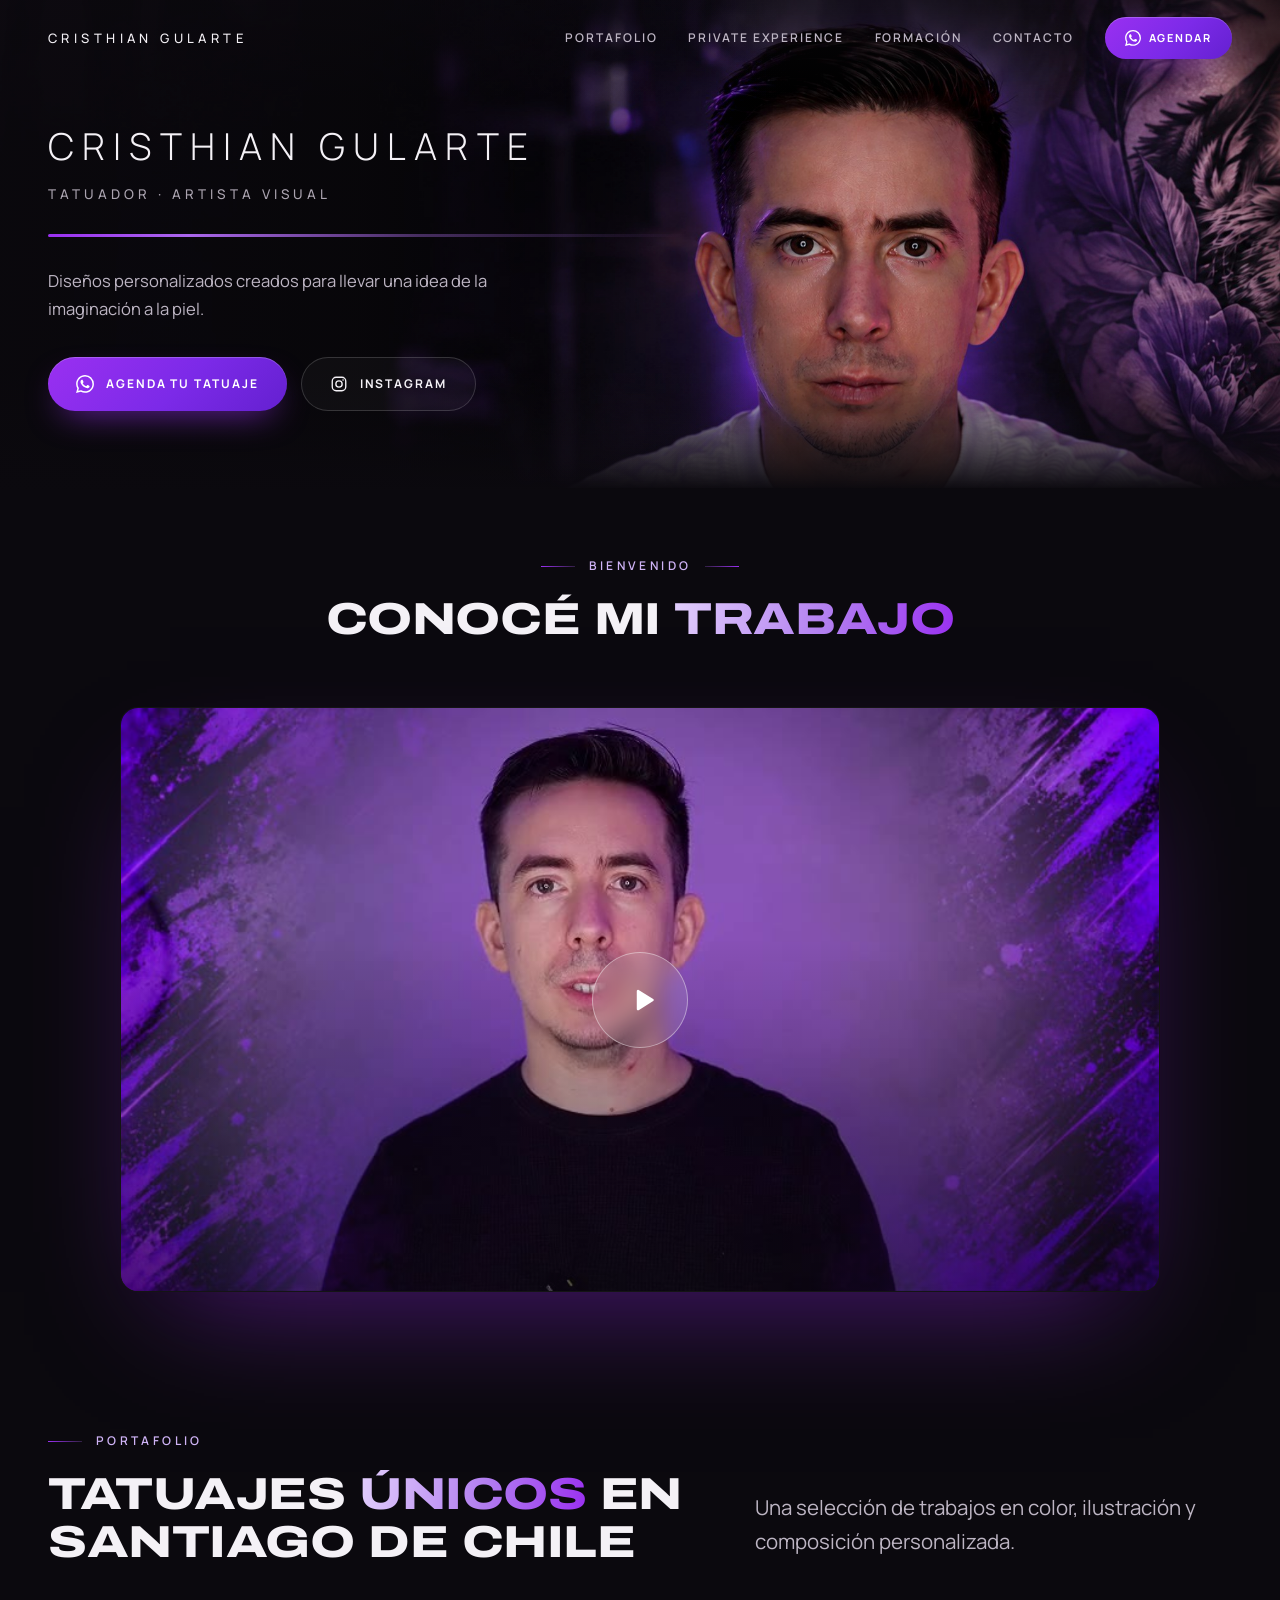
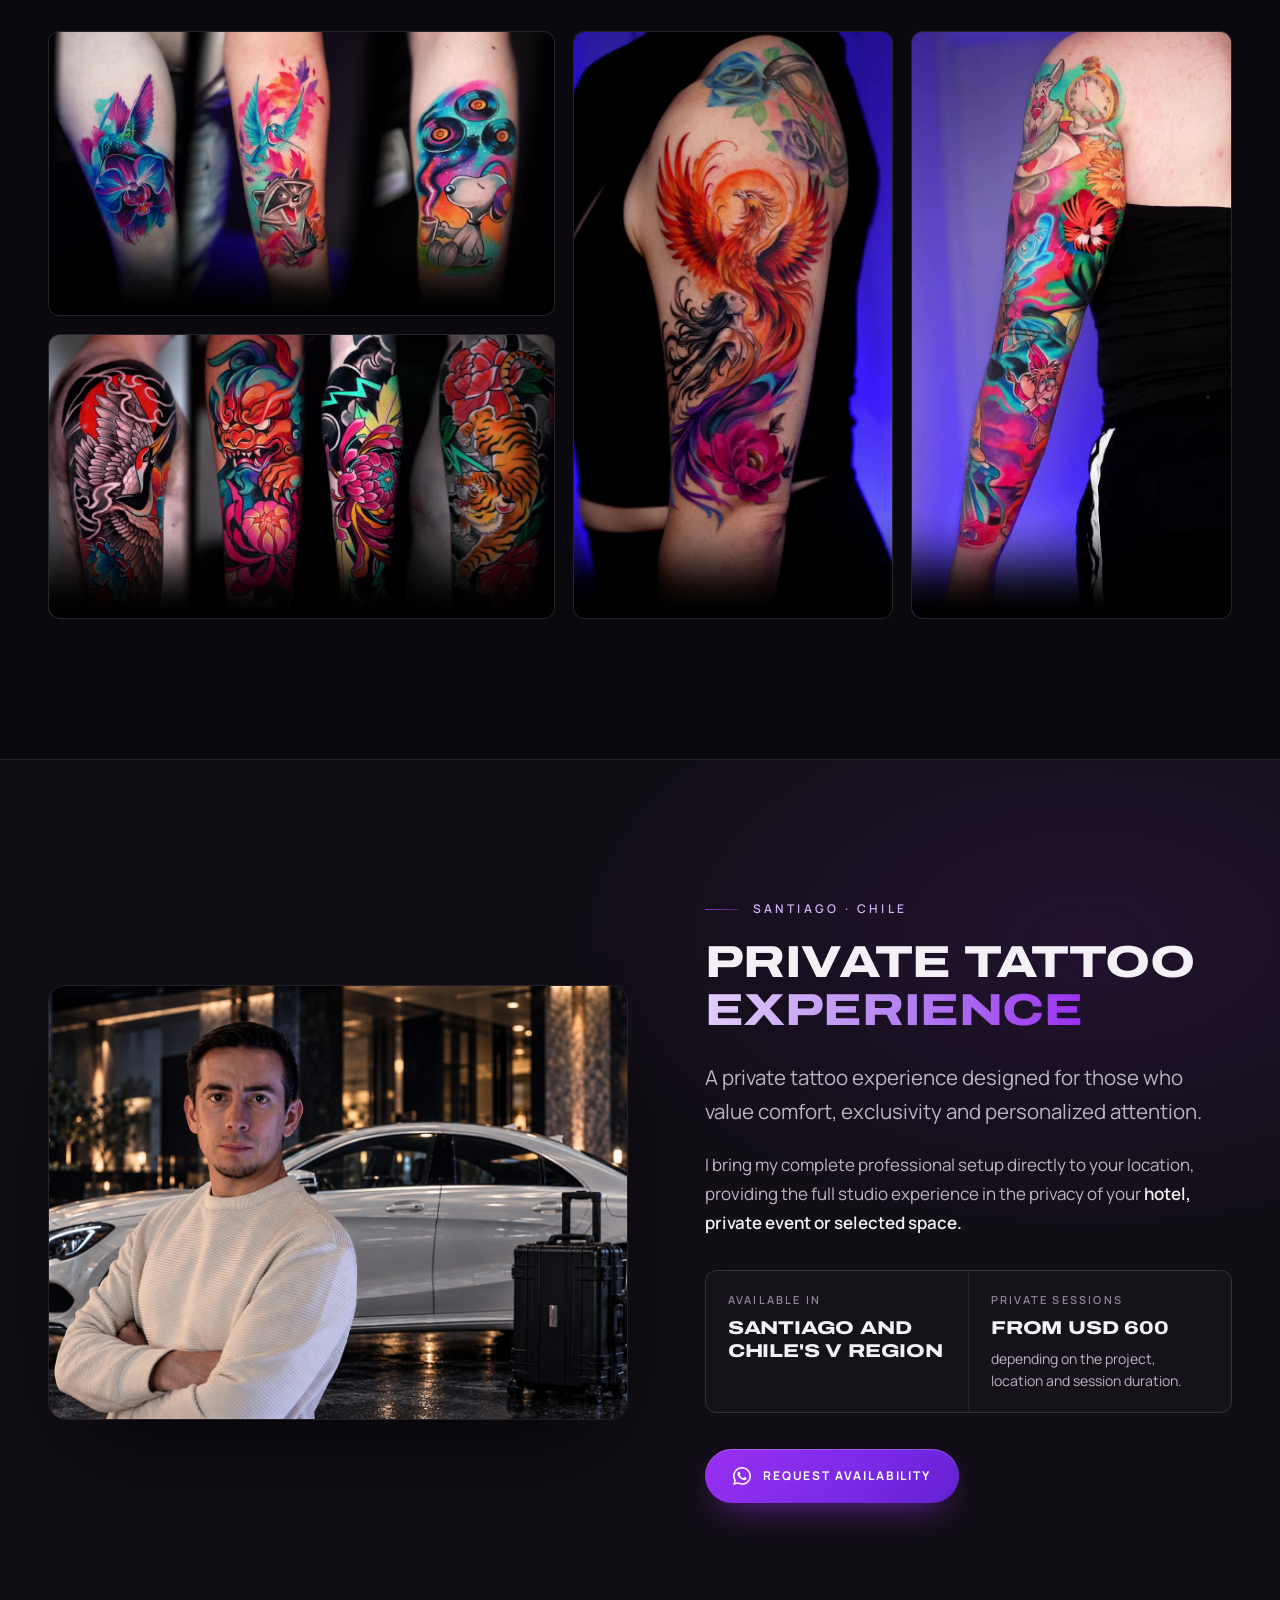
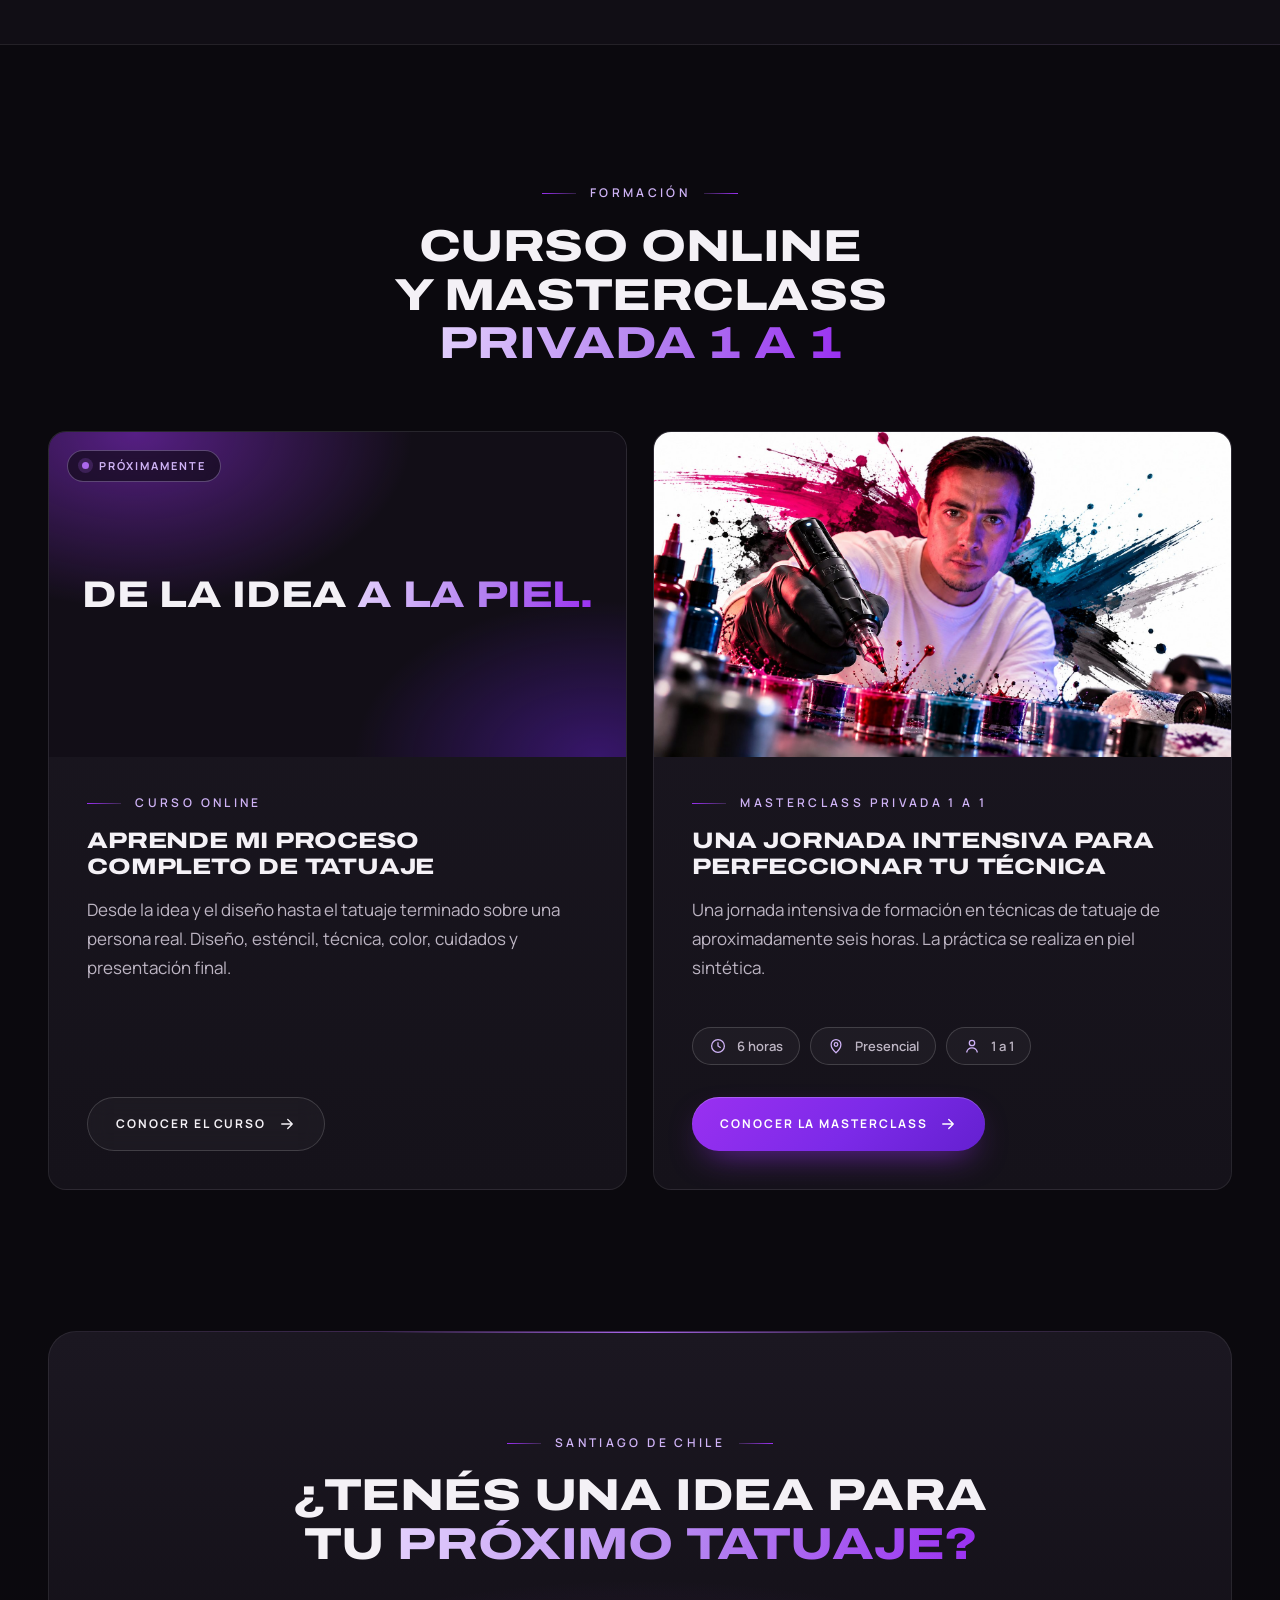
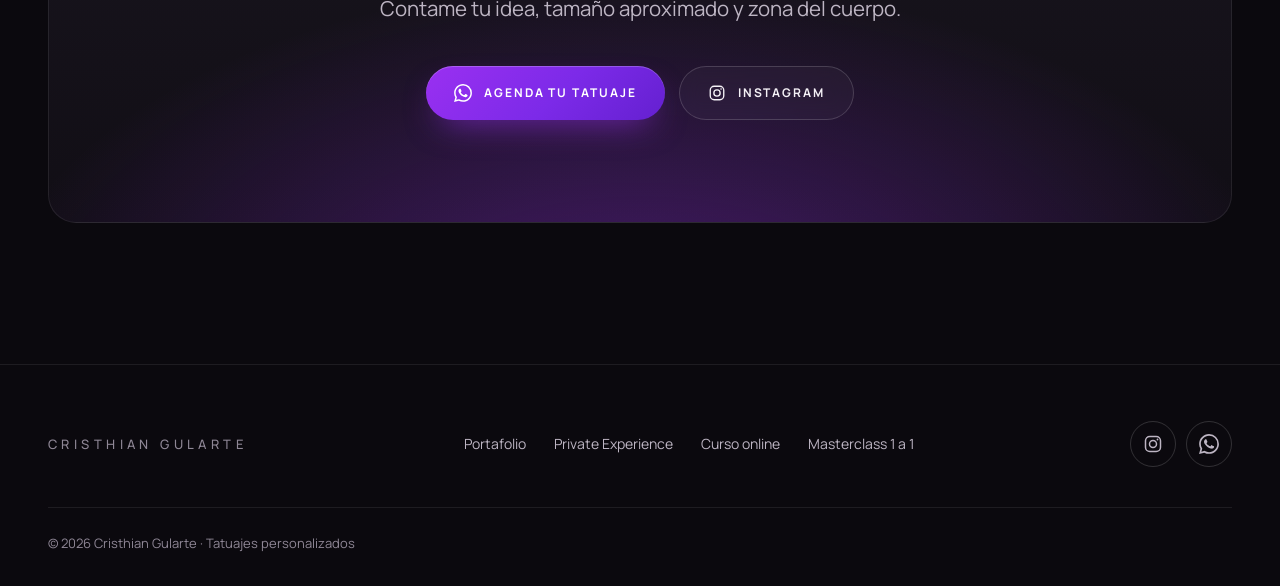
==== commit be5a9db7: "Programa como lista de texto y portafolio solo con videos - Módulos del curso y de la masterclass: l" ====
--- a/index.html
+++ b/index.html
@@ -80,9 +80,6 @@
     <symbol id="i-play" viewBox="0 0 24 24">
       <path fill="currentColor" d="M7 4.8v14.4a1 1 0 0 0 1.5.86l11.6-7.2a1 1 0 0 0 0-1.72L8.5 3.94A1 1 0 0 0 7 4.8z"/>
     </symbol>
-    <symbol id="i-plus" viewBox="0 0 24 24" fill="none" stroke="currentColor" stroke-width="1.8" stroke-linecap="round">
-      <path d="M12 5v14M5 12h14"/>
-    </symbol>
     <symbol id="i-clock" viewBox="0 0 24 24" fill="none" stroke="currentColor" stroke-width="1.7" stroke-linecap="round" stroke-linejoin="round">
       <circle cx="12" cy="12" r="8.5"/>
       <path d="M12 7.5V12l3 2"/>
@@ -95,15 +92,6 @@
       <circle cx="12" cy="8" r="3.6"/>
       <path d="M5 20c.9-3.7 3.7-5.6 7-5.6s6.1 1.9 7 5.6"/>
     </symbol>
-    <symbol id="i-close" viewBox="0 0 24 24" fill="none" stroke="currentColor" stroke-width="1.8" stroke-linecap="round">
-      <path d="M6 6l12 12M18 6 6 18"/>
-    </symbol>
-    <symbol id="i-chevron-left" viewBox="0 0 24 24" fill="none" stroke="currentColor" stroke-width="1.8" stroke-linecap="round" stroke-linejoin="round">
-      <path d="M15 5l-7 7 7 7"/>
-    </symbol>
-    <symbol id="i-chevron-right" viewBox="0 0 24 24" fill="none" stroke="currentColor" stroke-width="1.8" stroke-linecap="round" stroke-linejoin="round">
-      <path d="M9 5l7 7-7 7"/>
-    </symbol>
   </svg>
 
 
@@ -291,103 +279,6 @@
         </div>
 
 
-        <!-- Fotos: al tocar una se abre en grande -->
-        <ul class="gallery" data-gallery>
-
-          <li>
-            <a class="gallery-item reveal" href="portfolio-1.jpg">
-              <img src="portfolio-1.jpg"
-                   alt="Tatuaje a color de colibrí y mapache en el antebrazo"
-                   width="720"
-                   height="1280"
-                   loading="lazy"
-                   decoding="async"
-                   style="object-position:50% 42%">
-              <span class="gallery-zoom" aria-hidden="true"><svg><use href="#i-plus"/></svg></span>
-            </a>
-          </li>
-
-          <li>
-            <a class="gallery-item reveal" href="portfolio-2.jpg">
-              <img src="portfolio-2.jpg"
-                   alt="Tatuaje a color de colibrí con orquídea"
-                   width="537"
-                   height="786"
-                   loading="lazy"
-                   decoding="async">
-              <span class="gallery-zoom" aria-hidden="true"><svg><use href="#i-plus"/></svg></span>
-            </a>
-          </li>
-
-          <li>
-            <a class="gallery-item reveal" href="portfolio-3.jpg">
-              <img src="portfolio-3.jpg"
-                   alt="Tatuaje a color de mariposa y flor en la espalda"
-                   width="1068"
-                   height="1600"
-                   loading="lazy"
-                   decoding="async">
-              <span class="gallery-zoom" aria-hidden="true"><svg><use href="#i-plus"/></svg></span>
-            </a>
-          </li>
-
-          <li>
-            <a class="gallery-item reveal" href="portfolio-4.jpg">
-              <img src="portfolio-4.jpg"
-                   alt="Tatuaje a color de Anubis con pirámide"
-                   width="1068"
-                   height="1600"
-                   loading="lazy"
-                   decoding="async">
-              <span class="gallery-zoom" aria-hidden="true"><svg><use href="#i-plus"/></svg></span>
-            </a>
-          </li>
-
-          <li>
-            <a class="gallery-item reveal" href="portfolio-5.jpg">
-              <img src="portfolio-5.jpg"
-                   alt="Tatuaje a color estilo anime en el brazo"
-                   width="1600"
-                   height="1600"
-                   loading="lazy"
-                   decoding="async">
-              <span class="gallery-zoom" aria-hidden="true"><svg><use href="#i-plus"/></svg></span>
-            </a>
-          </li>
-
-          <li>
-            <a class="gallery-item reveal" href="portfolio-6.jpg">
-              <img src="portfolio-6.jpg"
-                   alt="Tatuaje a color de paisaje urbano al atardecer"
-                   width="1303"
-                   height="1600"
-                   loading="lazy"
-                   decoding="async">
-              <span class="gallery-zoom" aria-hidden="true"><svg><use href="#i-plus"/></svg></span>
-            </a>
-          </li>
-
-        </ul>
-
-
-        <!-- Trabajos en video -->
-        <div class="subhead reveal">
-
-          <div>
-
-            <p class="eyebrow">
-              Mi trabajo en video
-            </p>
-
-            <h3 class="display-sm">
-              Tatuajes en detalle
-            </h3>
-
-          </div>
-
-        </div>
-
-
         <!-- Los videos se cargan y reproducen solos cuando aparecen en pantalla (main.js) -->
         <div class="video-wall">
 
--- a/styles.css
+++ b/styles.css
@@ -677,104 +677,8 @@
 
 
 /* =========================
-   PORTAFOLIO: GALERÍA
-========================= */
-
-.gallery{
-  list-style:none;
-  margin:0;
-  padding:0 0 clamp(0px,4vw,56px);
-  display:grid;
-  grid-template-columns:repeat(3,minmax(0,1fr));
-  gap:var(--gap);
-}
-
-.gallery li:nth-child(3n+2){
-  transform:translateY(clamp(0px,4vw,56px));
-}
-
-.gallery-item{
-  position:relative;
-  display:block;
-  aspect-ratio:4 / 5;
-  border-radius:var(--radius-sm);
-  overflow:hidden;
-  background:var(--surface);
-  border:1px solid var(--line);
-}
-
-.gallery-item img{
-  width:100%;
-  height:100%;
-  object-fit:cover;
-  transition:transform 1.1s var(--ease);
-}
-
-.gallery-item::after{
-  content:"";
-  position:absolute;
-  inset:0;
-  background:linear-gradient(0deg,rgba(11,9,14,.6),rgba(11,9,14,0) 45%);
-  opacity:0;
-  transition:opacity .45s var(--ease);
-}
-
-.gallery-zoom{
-  position:absolute;
-  right:14px;
-  bottom:14px;
-  z-index:1;
-  display:grid;
-  place-items:center;
-  width:44px;
-  height:44px;
-  border-radius:50%;
-  background:rgba(11,9,14,.55);
-  border:1px solid rgba(255,255,255,.25);
-  -webkit-backdrop-filter:blur(8px);
-  backdrop-filter:blur(8px);
-  opacity:0;
-  transform:translateY(8px) scale(.9);
-  transition:opacity .4s var(--ease),transform .4s var(--ease);
-}
-
-.gallery-zoom svg{
-  width:18px;
-  height:18px;
-}
-
-.gallery-item:hover img{
-  transform:scale(1.05);
-}
-
-.gallery-item:hover::after,
-.gallery-item:focus-visible::after{
-  opacity:1;
-}
-
-.gallery-item:hover .gallery-zoom,
-.gallery-item:focus-visible .gallery-zoom{
-  opacity:1;
-  transform:none;
-}
-
-
-/* =========================
-   PORTAFOLIO: VIDEOS
-========================= */
-
-.subhead{
-  display:flex;
-  flex-wrap:wrap;
-  align-items:flex-end;
-  justify-content:space-between;
-  gap:12px 40px;
-  margin:clamp(72px,9vw,120px) 0 clamp(28px,3.5vw,44px);
-}
-
-.subhead .eyebrow{
-  margin-bottom:14px;
-}
+   PORTAFOLIO (VIDEOS)
+========================= */
 
 .video-wall{
   display:grid;
@@ -1288,43 +1192,56 @@
   color:var(--text-soft);
 }
 
+/* Programa: título a la izquierda, lista de módulos a la derecha */
+.program{
+  display:grid;
+  grid-template-columns:minmax(0,.85fr) minmax(0,1.15fr);
+  gap:clamp(40px,6vw,96px);
+  align-items:start;
+}
+
+.program .section-head{
+  position:sticky;
+  top:calc(var(--header-h) + 40px);
+  margin-bottom:0;
+}
+
+/* Módulos como texto: número, guion y título, separados por líneas finas */
 .steps{
   list-style:none;
   margin:0;
   padding:0;
-  display:grid;
-  grid-template-columns:repeat(3,minmax(0,1fr));
-  gap:var(--gap);
+  border-top:1px solid var(--line);
 }
 
 .step{
   display:flex;
-  flex-direction:column;
-  justify-content:space-between;
-  gap:40px;
-  min-height:196px;
-  padding:26px 26px 28px;
-  border-radius:var(--radius-sm);
-  background:linear-gradient(180deg,var(--surface-2),var(--surface));
-  border:1px solid var(--line);
-  transition:border-color .35s,transform .45s var(--ease);
-}
-
-.step:hover{
-  border-color:rgba(171,103,237,.4);
-  transform:translateY(-3px);
+  align-items:baseline;
+  gap:16px;
+  padding:20px 0;
+  border-bottom:1px solid var(--line);
 }
 
 .step-num{
-  font-size:30px;
+  flex:none;
+  font-size:14px;
   line-height:1;
+  letter-spacing:.04em;
   color:var(--violet-soft);
 }
 
+.step-num::after{
+  content:"—";
+  margin-left:14px;
+  font-family:var(--font-sans);
+  font-weight:400;
+  color:var(--text-muted);
+}
+
 .step-title{
-  font-size:17px;
-  font-weight:600;
-  line-height:1.45;
+  font-size:clamp(17px,1.45vw,19px);
+  font-weight:500;
+  line-height:1.5;
   color:var(--text);
 }
 
@@ -1453,113 +1370,6 @@
 
 
 /* =========================
-   GALERÍA AMPLIADA (LIGHTBOX)
-========================= */
-
-.lightbox{
-  inset:0;
-  width:100vw;
-  height:100dvh;
-  max-width:100vw;
-  max-height:100dvh;
-  margin:0;
-  padding:0;
-  border:0;
-  overflow:hidden;
-  background:transparent;
-  color:var(--text);
-}
-
-.lightbox[open]{
-  display:grid;
-  place-items:center;
-  animation:fade-in .3s var(--ease);
-}
-
-.lightbox::backdrop{
-  background:rgba(6,5,8,.94);
-  -webkit-backdrop-filter:blur(6px);
-  backdrop-filter:blur(6px);
-}
-
-.lightbox-figure{
-  display:grid;
-  place-items:center;
-  width:100%;
-  height:100%;
-  margin:0;
-  padding:76px 84px 64px;
-}
-
-.lightbox-img{
-  max-width:100%;
-  max-height:100%;
-  width:auto;
-  height:auto;
-  border-radius:10px;
-  box-shadow:0 40px 100px -30px rgba(0,0,0,.9);
-}
-
-.lightbox-img.is-in{
-  animation:fade-in .35s var(--ease);
-}
-
-.lightbox-btn{
-  position:absolute;
-  display:grid;
-  place-items:center;
-  width:52px;
-  height:52px;
-  border-radius:50%;
-  color:#fff;
-  background:rgba(255,255,255,.06);
-  border:1px solid rgba(255,255,255,.18);
-  transition:background-color .25s,border-color .25s;
-}
-
-.lightbox-btn svg{
-  width:22px;
-  height:22px;
-}
-
-.lightbox-btn:hover{
-  background:rgba(154,48,241,.4);
-  border-color:var(--violet-soft);
-}
-
-.lightbox-close{
-  top:16px;
-  right:16px;
-}
-
-.lightbox-prev,
-.lightbox-next{
-  top:50%;
-  transform:translateY(-50%);
-}
-
-.lightbox-prev{ left:16px; }
-.lightbox-next{ right:16px; }
-
-.lightbox-count{
-  position:absolute;
-  bottom:20px;
-  left:50%;
-  transform:translateX(-50%);
-  margin:0;
-  font-size:12px;
-  font-weight:600;
-  letter-spacing:.24em;
-  color:var(--text-muted);
-}
-
-@keyframes fade-in{
-  from{ opacity:0; }
-  to{ opacity:1; }
-}
-
-
-/* =========================
    ANIMACIÓN AL HACER SCROLL
 ========================= */
 
@@ -1576,15 +1386,8 @@
   transform:none;
 }
 
-.gallery li:nth-child(3n+2) .reveal,
-.offers > :nth-child(2),
-.steps > :nth-child(3n+2){
+.offers > :nth-child(2){
   --delay:.1s;
-}
-
-.gallery li:nth-child(3n) .reveal,
-.steps > :nth-child(3n){
-  --delay:.2s;
 }
 
 
@@ -1760,6 +1563,15 @@
     font-size:min(8.6vw,56px);
   }
 
+  .program{
+    grid-template-columns:1fr;
+  }
+
+  .program .section-head{
+    position:static;
+    margin-bottom:clamp(32px,5vw,48px);
+  }
+
   .hero-figure{
     order:-1;
   }
@@ -1792,14 +1604,6 @@
   .offers,
   .info-cards{
     grid-template-columns:1fr;
-  }
-
-  .steps{
-    grid-template-columns:repeat(2,minmax(0,1fr));
-  }
-
-  .steps > :nth-child(n){
-    --delay:0s;
   }
 
 }
@@ -1834,51 +1638,8 @@
     flex:1 1 100%;
   }
 
-  .gallery{
-    grid-template-columns:repeat(2,minmax(0,1fr));
-    padding-bottom:36px;
-  }
-
-  .gallery li:nth-child(3n+2){
-    transform:none;
-  }
-
-  .gallery li:nth-child(2n){
-    transform:translateY(36px);
-  }
-
-  .gallery li .reveal{
-    --delay:0s;
-  }
-
-  .gallery li:nth-child(2n) .reveal{
-    --delay:.1s;
-  }
-
   .private-info{
     grid-template-columns:1fr;
-  }
-
-  .steps{
-    grid-template-columns:1fr;
-  }
-
-  .step{
-    flex-direction:row;
-    align-items:center;
-    justify-content:flex-start;
-    gap:20px;
-    min-height:0;
-    padding:18px 20px;
-  }
-
-  .step-num{
-    min-width:52px;
-    font-size:26px;
-  }
-
-  .step-title{
-    font-size:16px;
   }
 
   .note{
@@ -1888,24 +1649,6 @@
   .footer-top{
     flex-direction:column;
     align-items:flex-start;
-  }
-
-  .lightbox-figure{
-    padding:72px 12px 88px;
-  }
-
-  .lightbox-prev,
-  .lightbox-next{
-    top:auto;
-    bottom:16px;
-    transform:none;
-  }
-
-  .lightbox-prev{ left:16px; }
-  .lightbox-next{ right:16px; }
-
-  .lightbox-count{
-    bottom:34px;
   }
 
 }
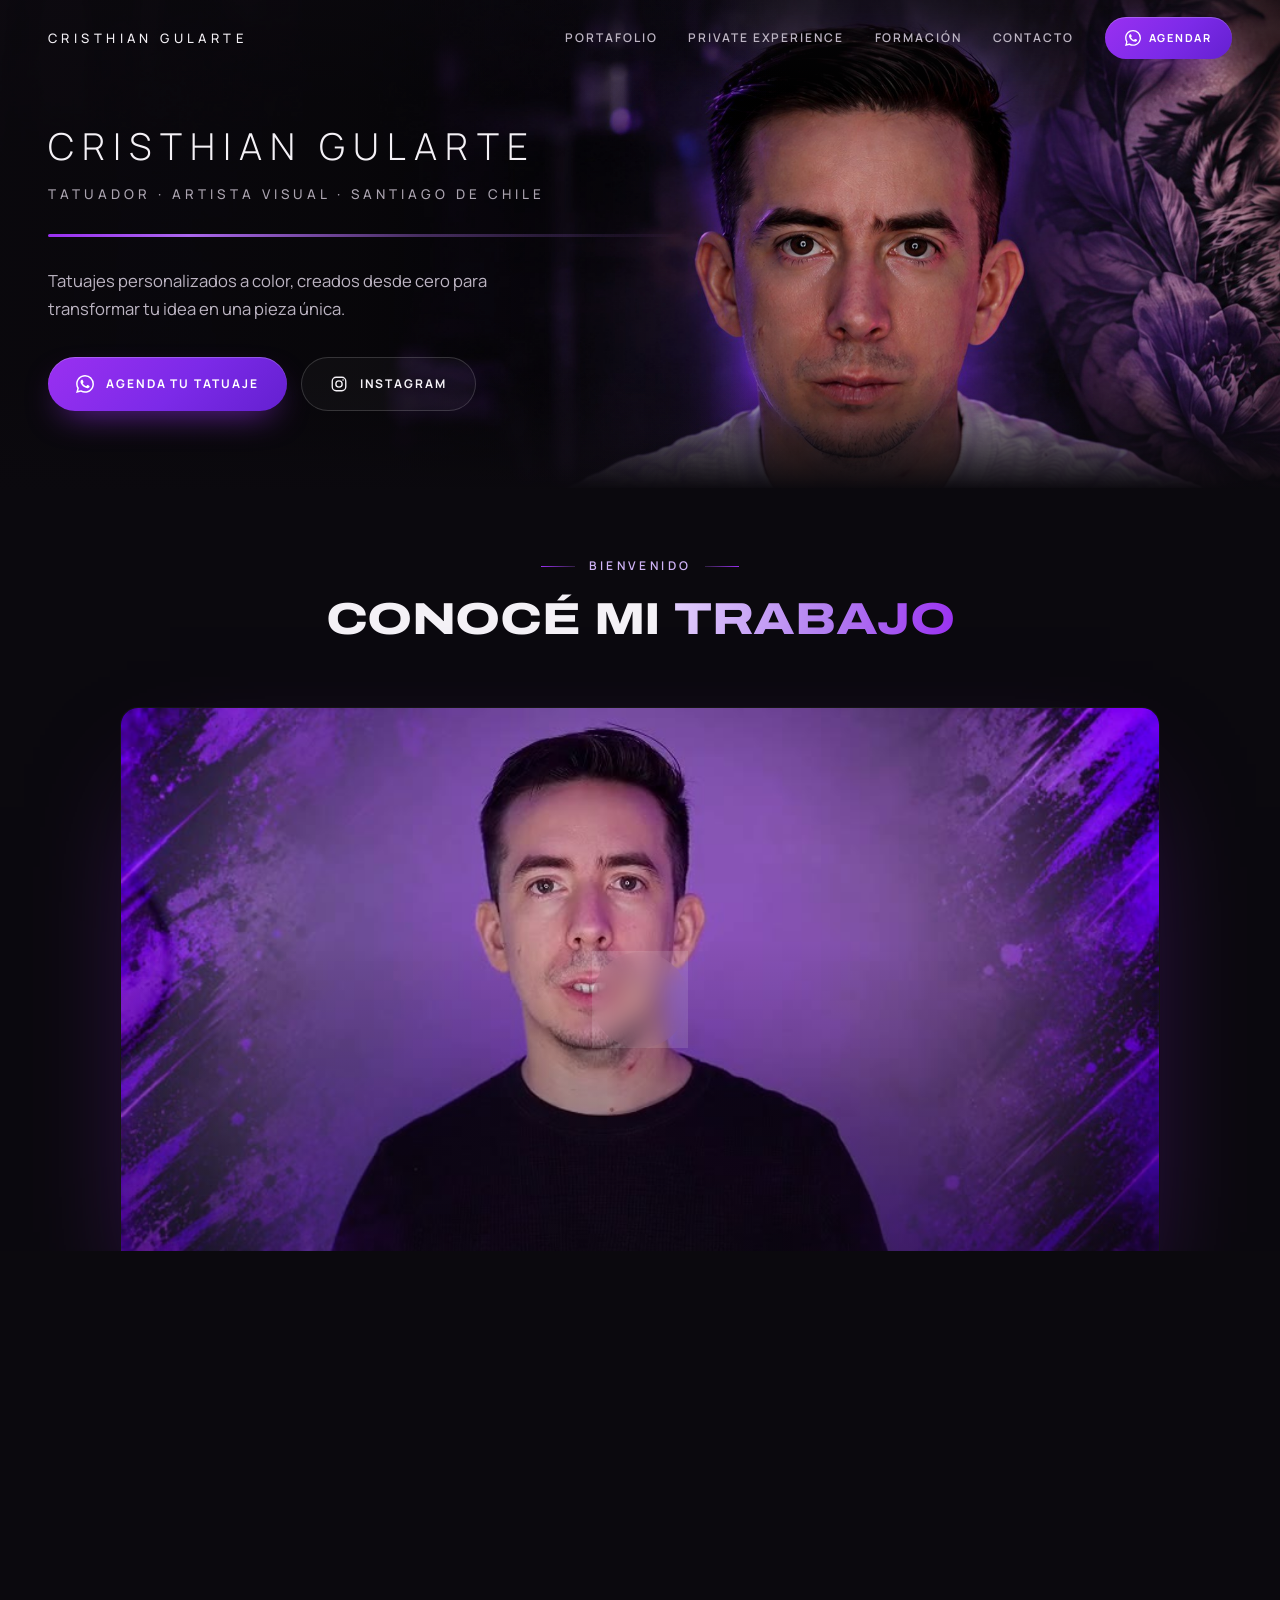
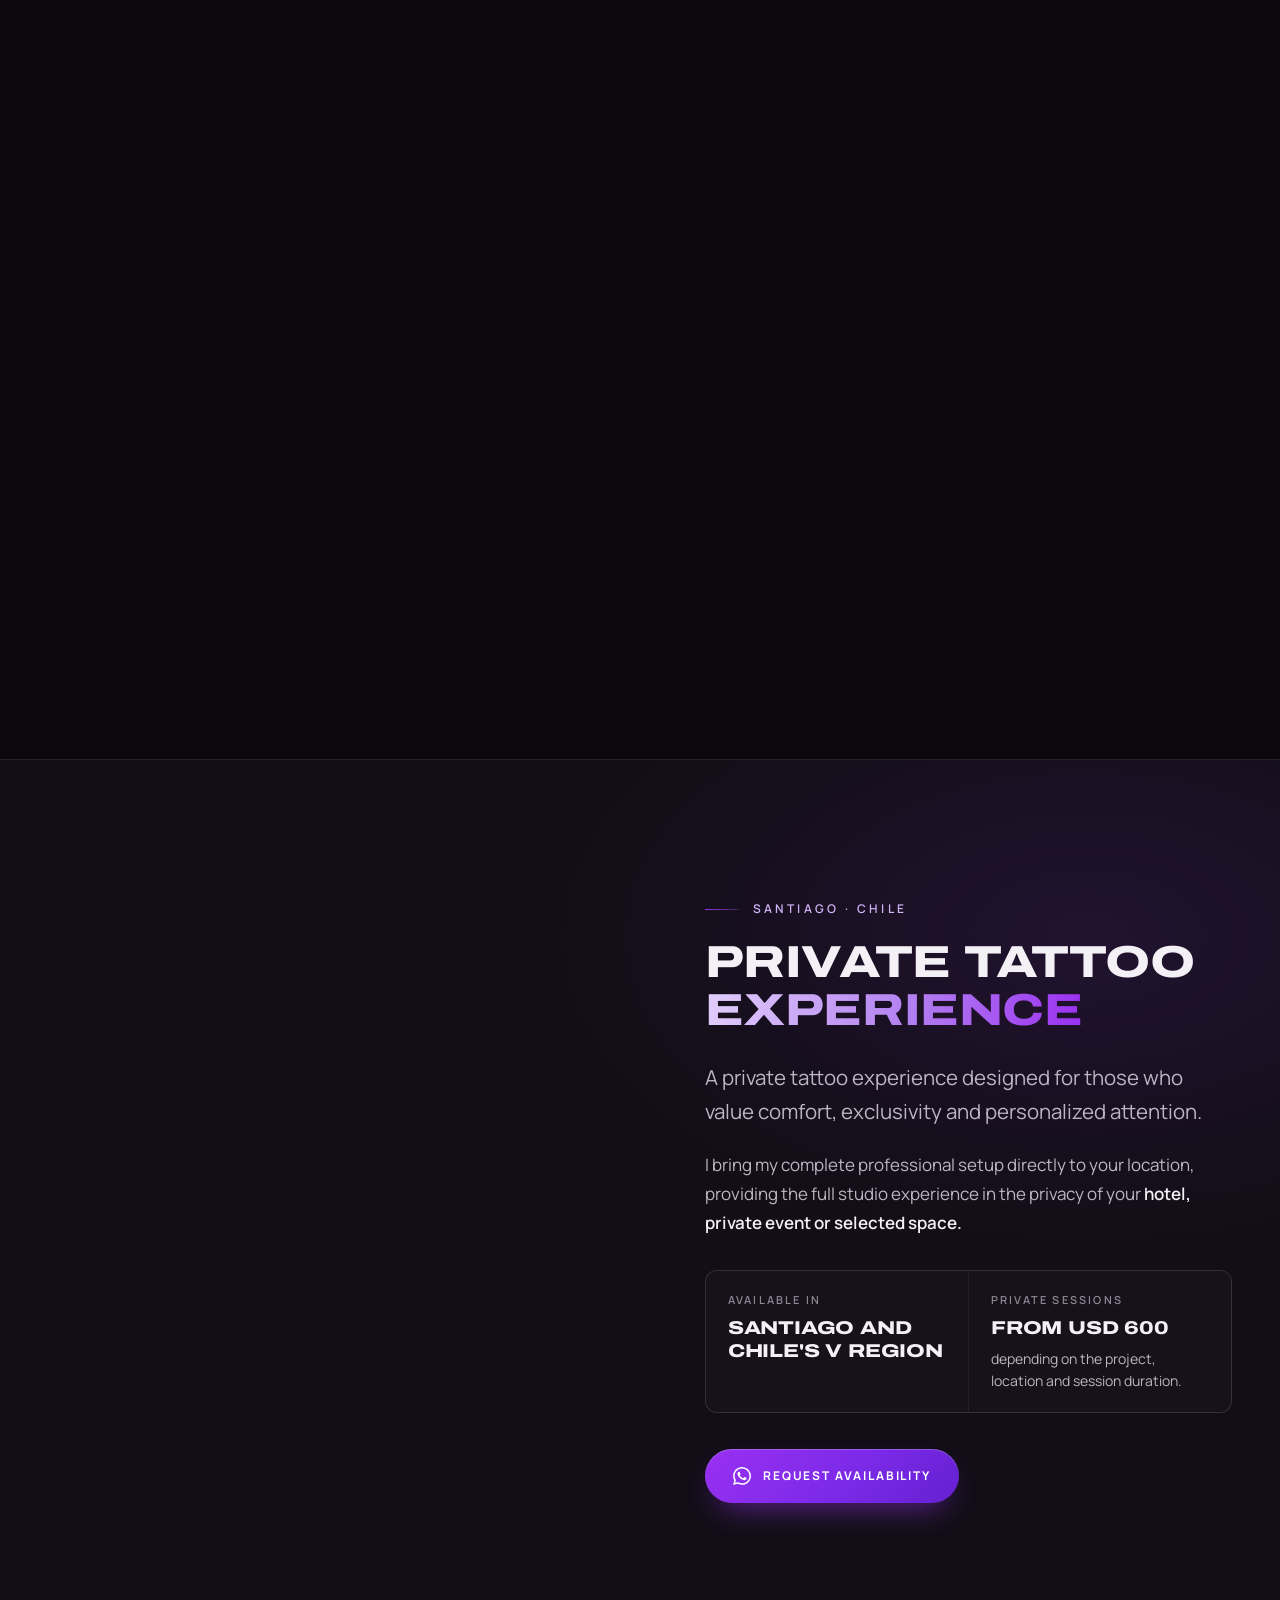
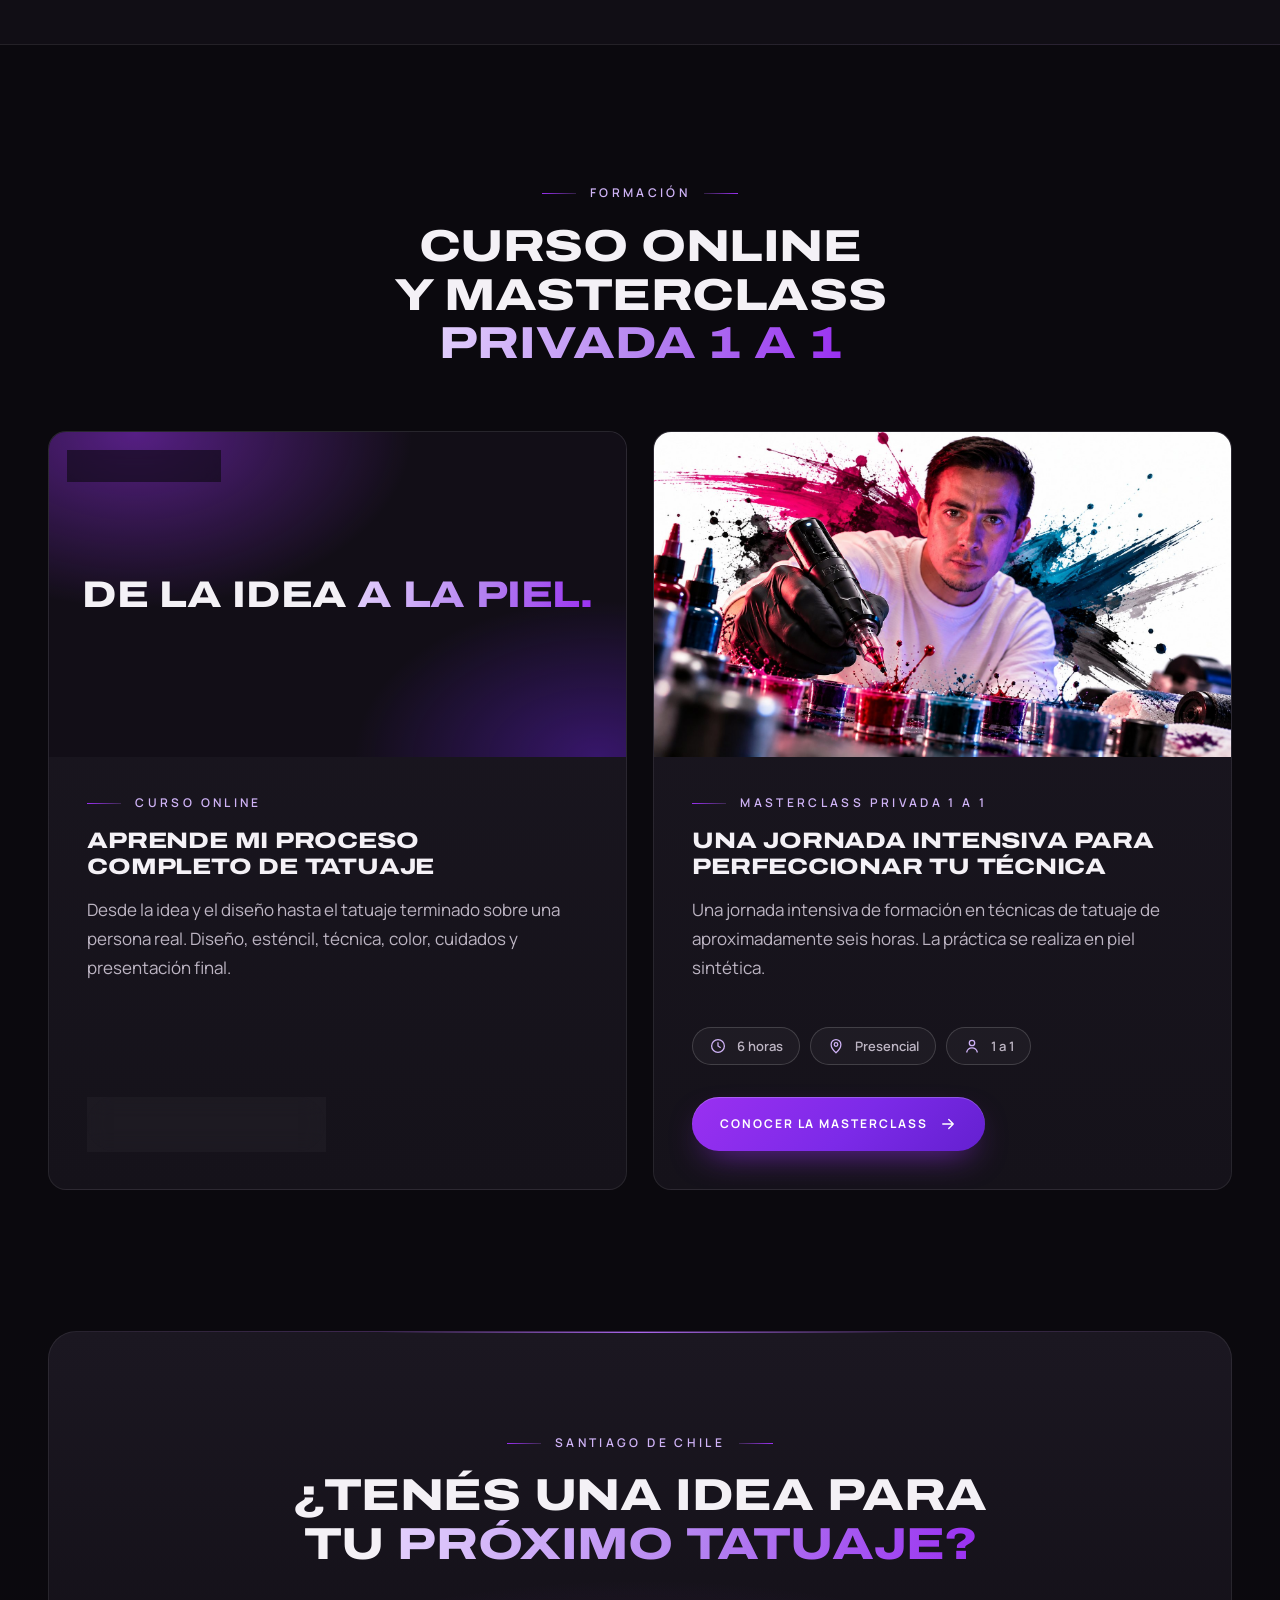
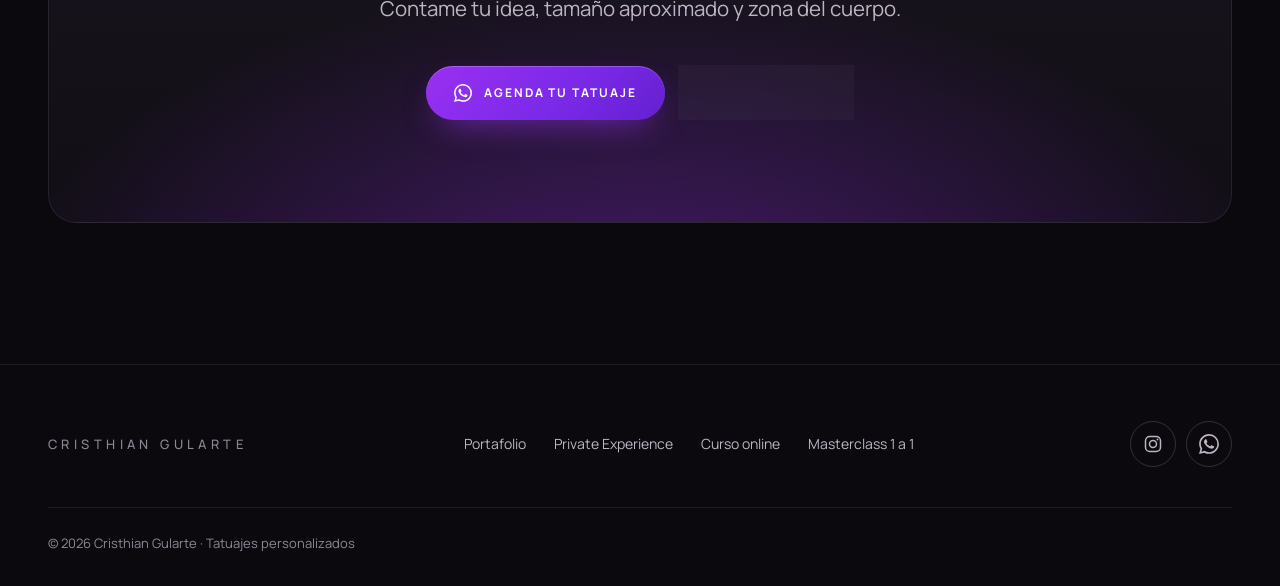
==== commit c787e24d: "Update index.html" ====
--- a/index.html
+++ b/index.html
@@ -165,14 +165,13 @@
           </h1>
 
           <p class="hero-subtitle">
-            Tatuador · Artista visual
+            Tatuador · Artista visual · Santiago de Chile
           </p>
 
           <span class="hero-line" aria-hidden="true"></span>
 
           <p class="hero-lead">
-            Diseños personalizados creados para llevar una idea
-            de la imaginación a la piel.
+            Tatuajes personalizados a color, creados desde cero para transformar tu idea en una pieza única.
           </p>
 
           <div class="hero-actions">
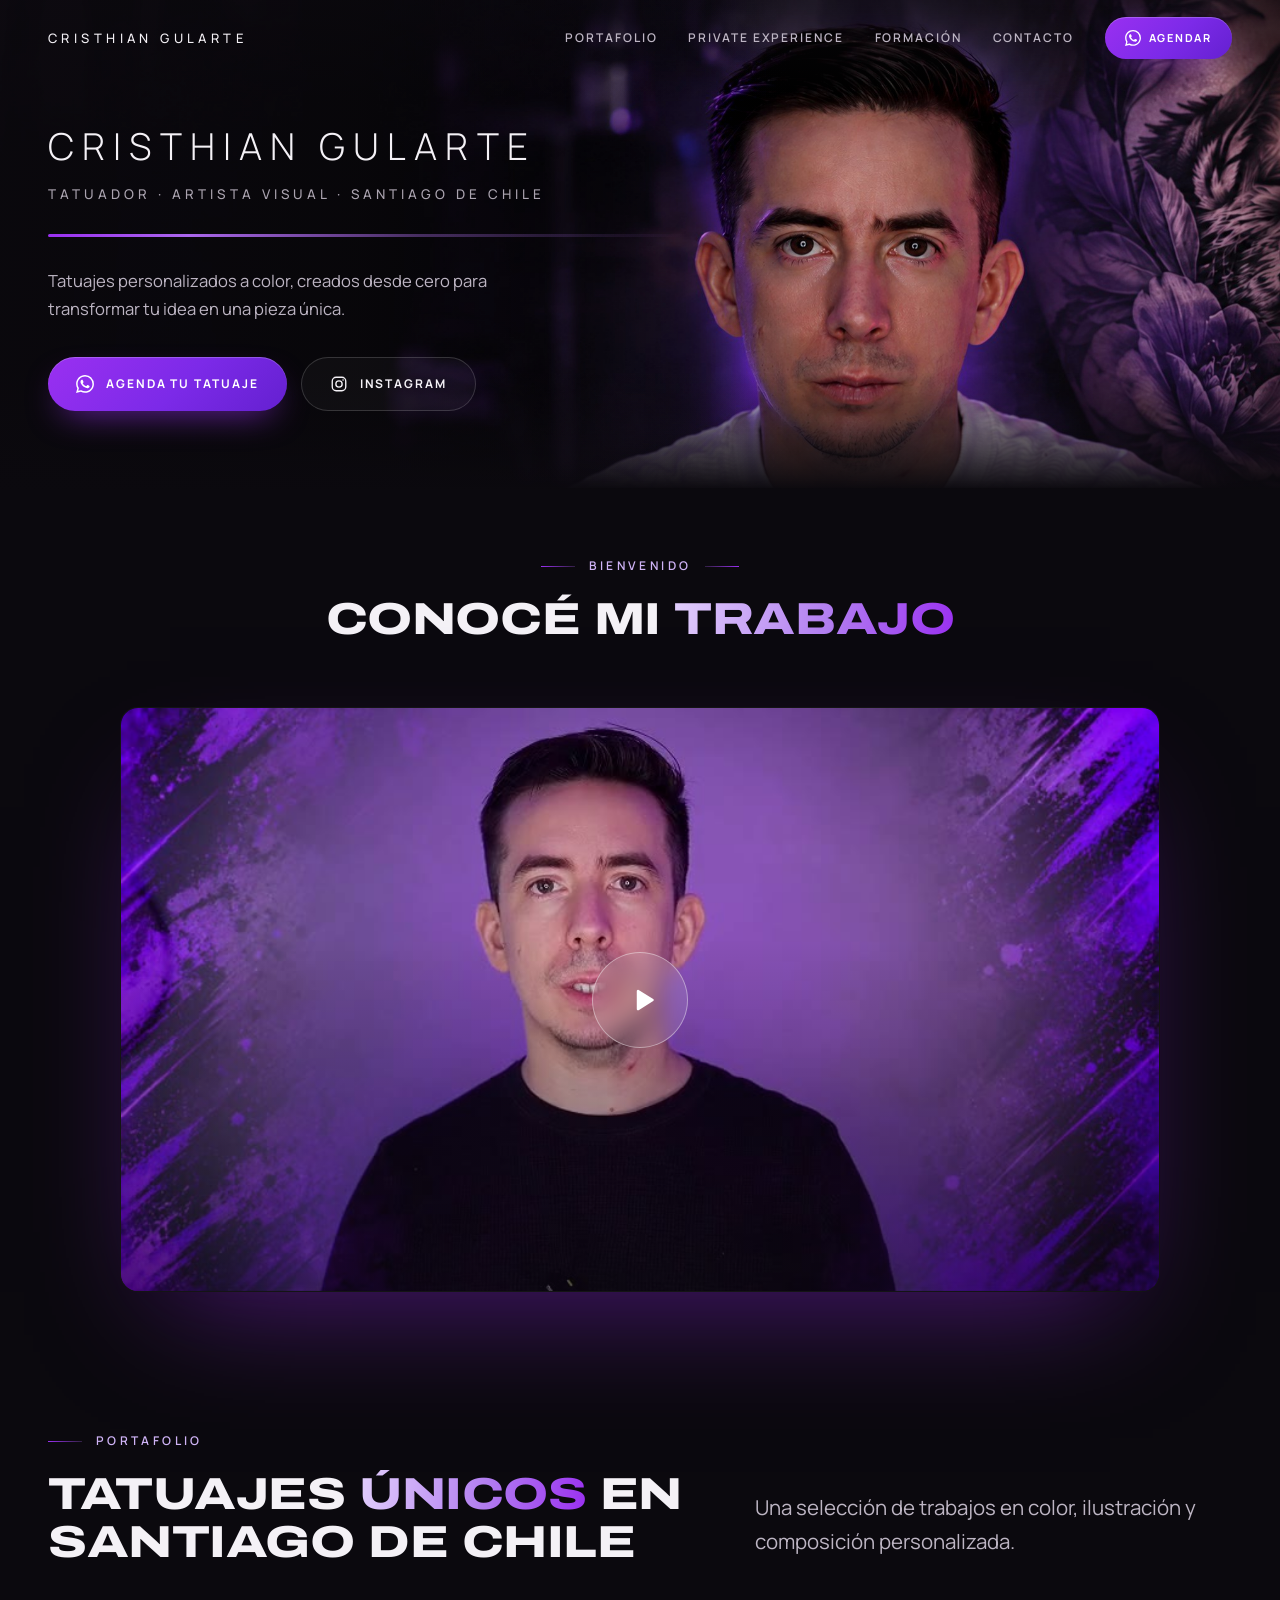
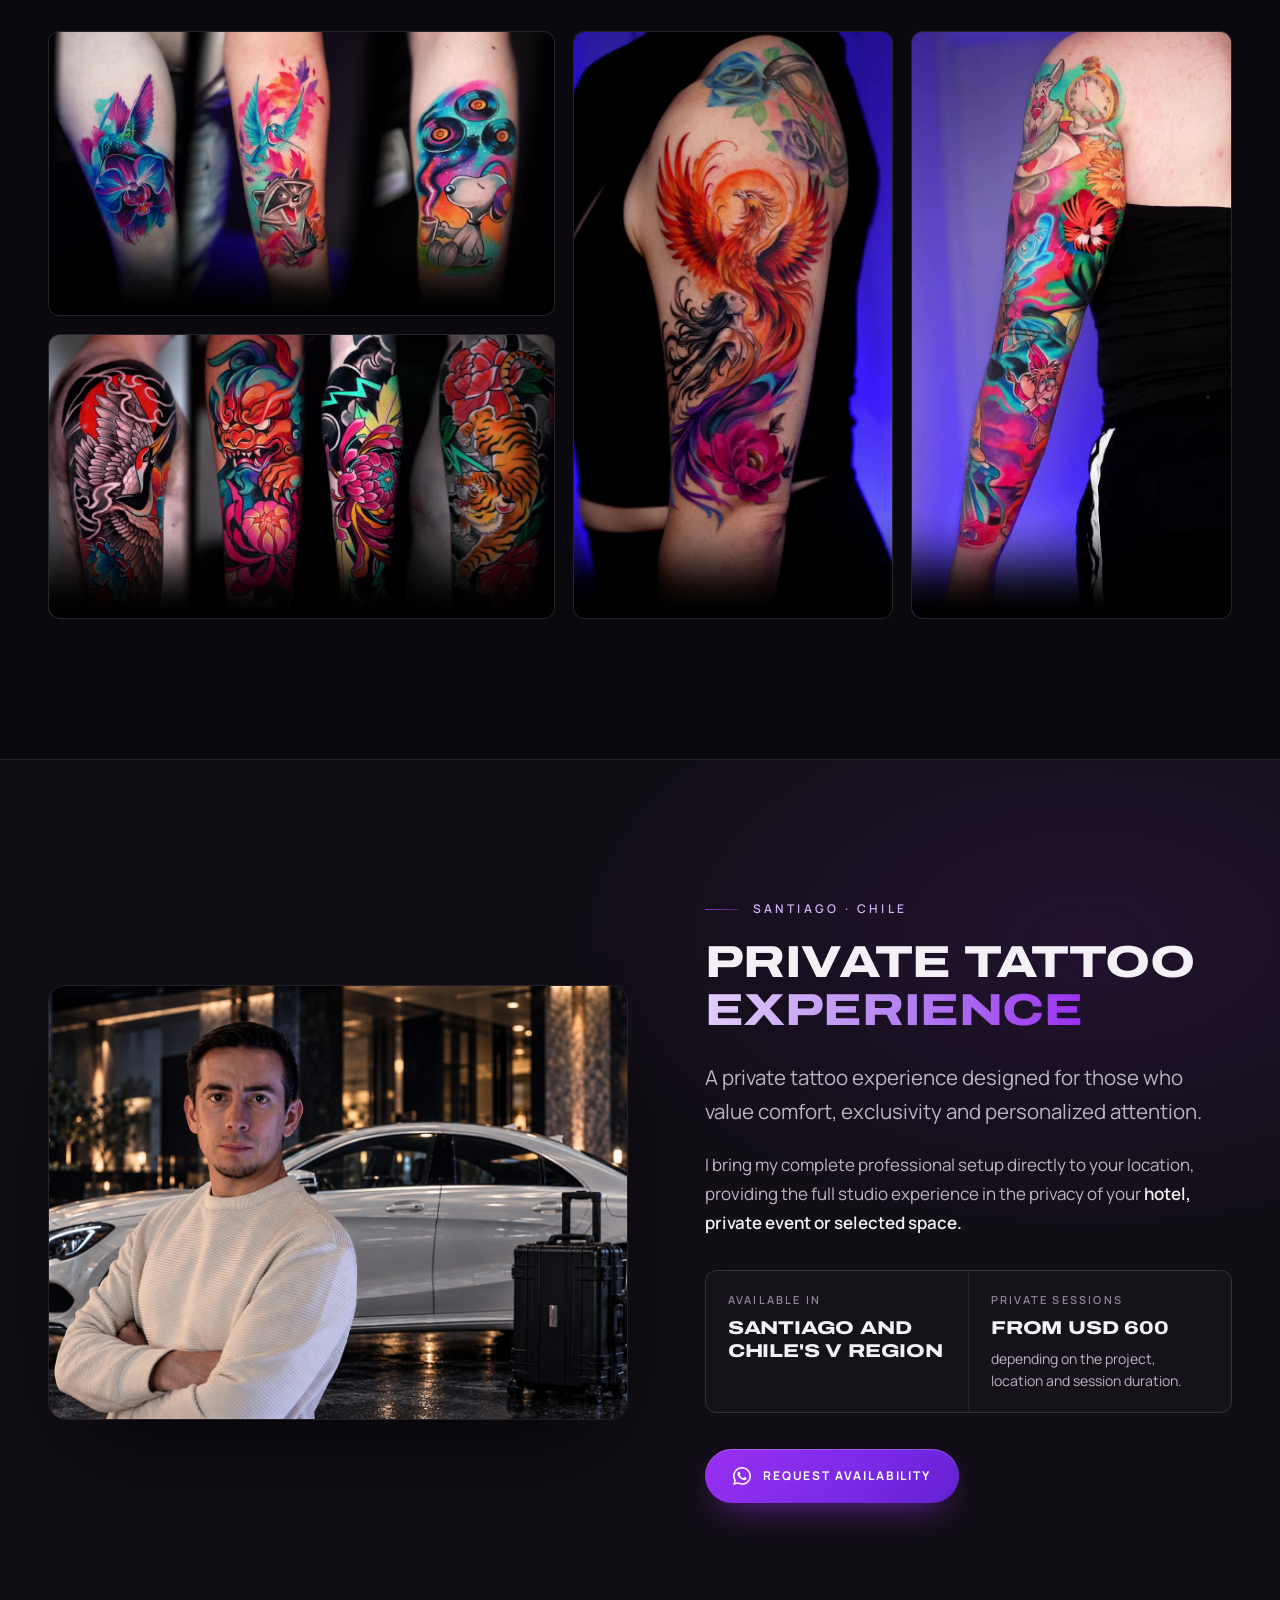
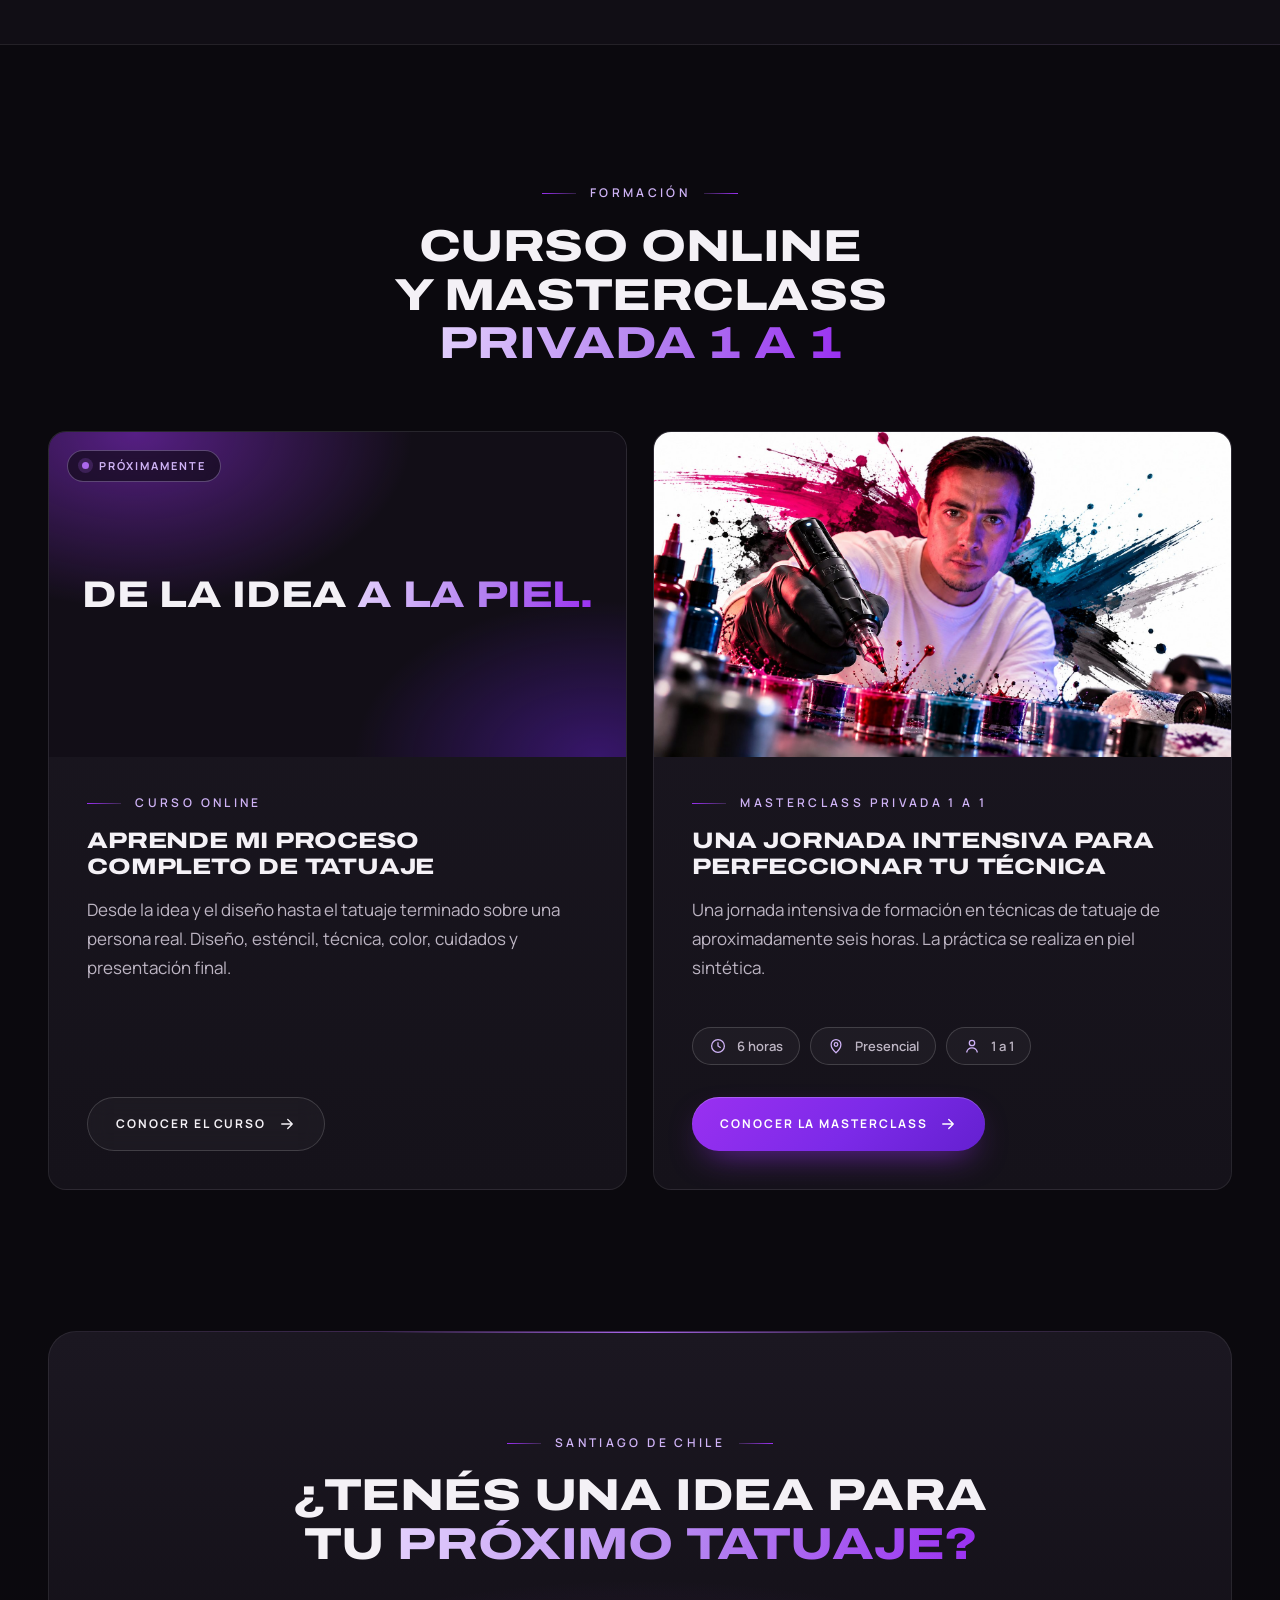
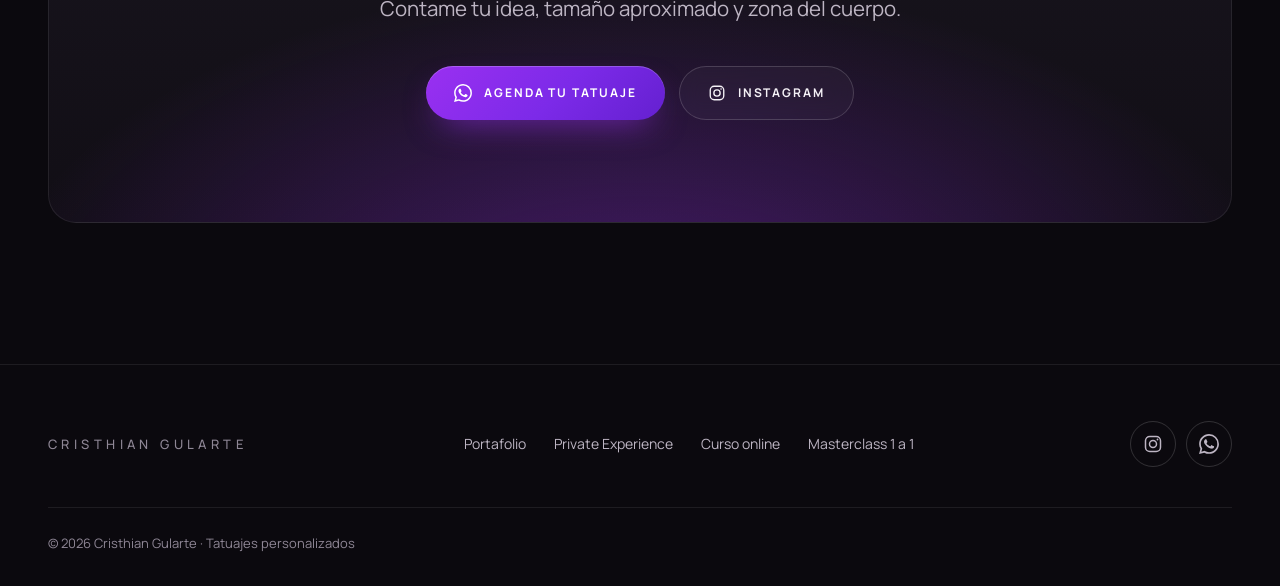
==== commit 2a0312ce: "Update index.html" ====
--- a/index.html
+++ b/index.html
@@ -37,13 +37,13 @@
   <meta property="og:site_name" content="Cristhian Gularte">
   <meta property="og:title" content="Cristhian Gularte | Tatuador en Santiago de Chile">
   <meta property="og:description" content="Cristhian Gularte, tatuador y artista visual en Santiago de Chile. Tatuajes personalizados y portafolio.">
-  <meta property="og:url" content="https://cristhiangularte.github.io/cristhian_gularte/">
+  <meta property="og:url" content="https://cristhiangularte.cl/">
   <meta property="og:image" content="https://cristhiangularte.github.io/cristhian_gularte/og-image.jpg">
   <meta property="og:image:width" content="1200">
   <meta property="og:image:height" content="630">
   <meta property="og:image:alt" content="Cristhian Gularte, tatuador y artista visual en Santiago de Chile">
   <meta name="twitter:card" content="summary_large_image">
-  <link rel="canonical" href="https://cristhiangularte.github.io/cristhian_gularte/">
+  <link rel="canonical" href="https://cristhiangularte.cl/">
 
   <link rel="icon" href="favicon.png" type="image/png">
   <link rel="apple-touch-icon" href="apple-touch-icon.png">
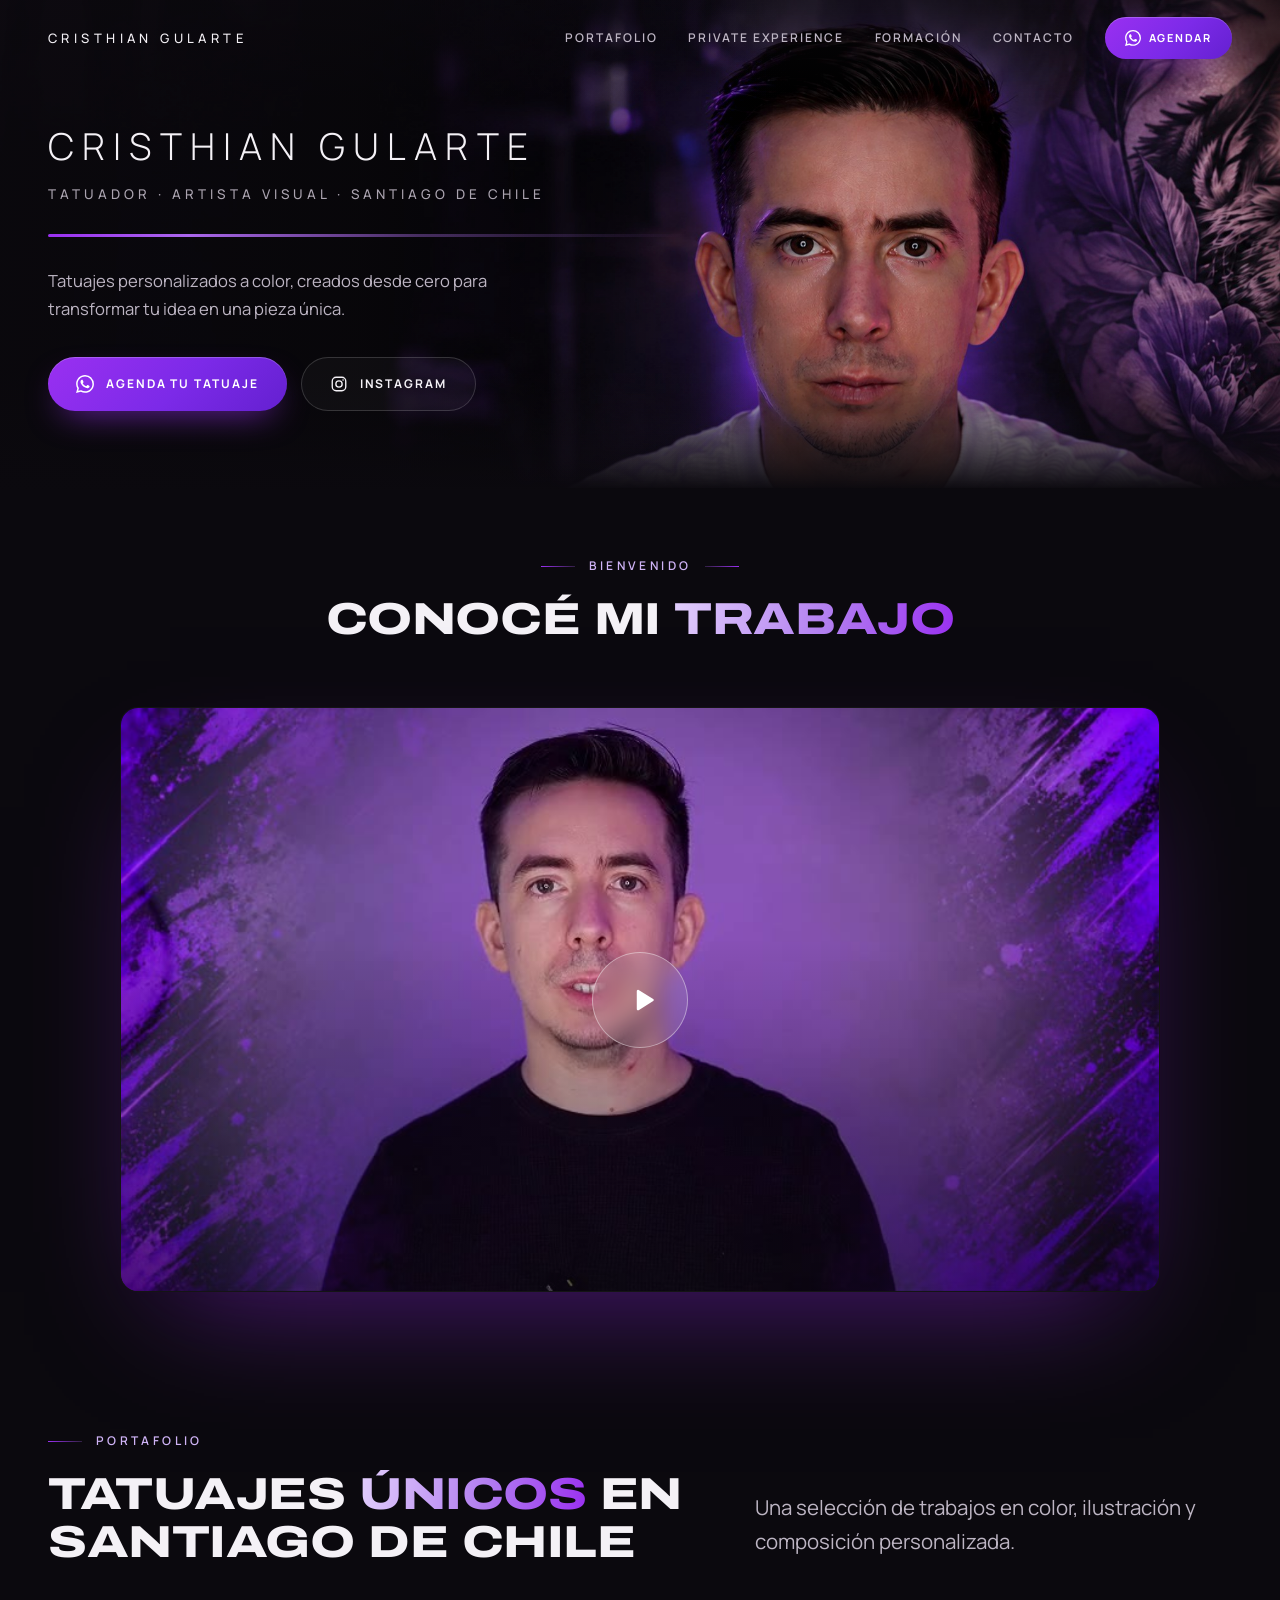
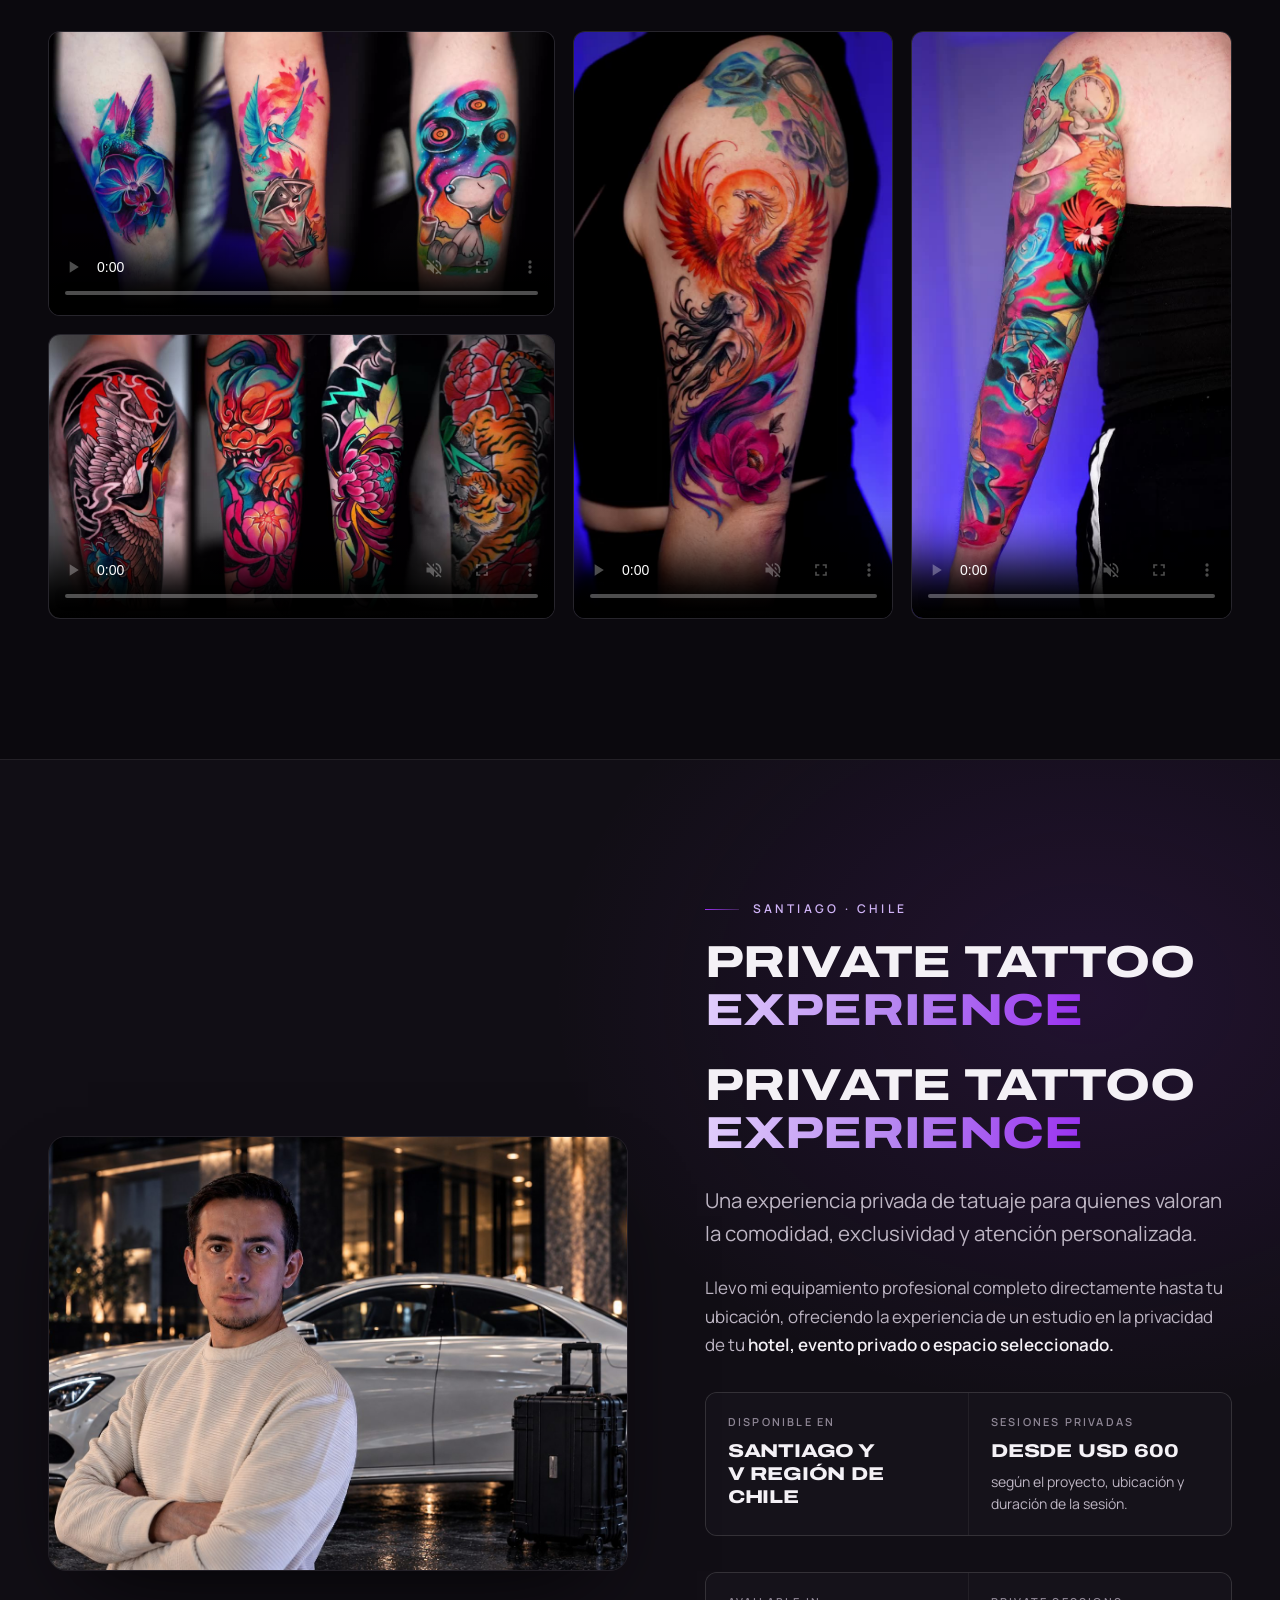
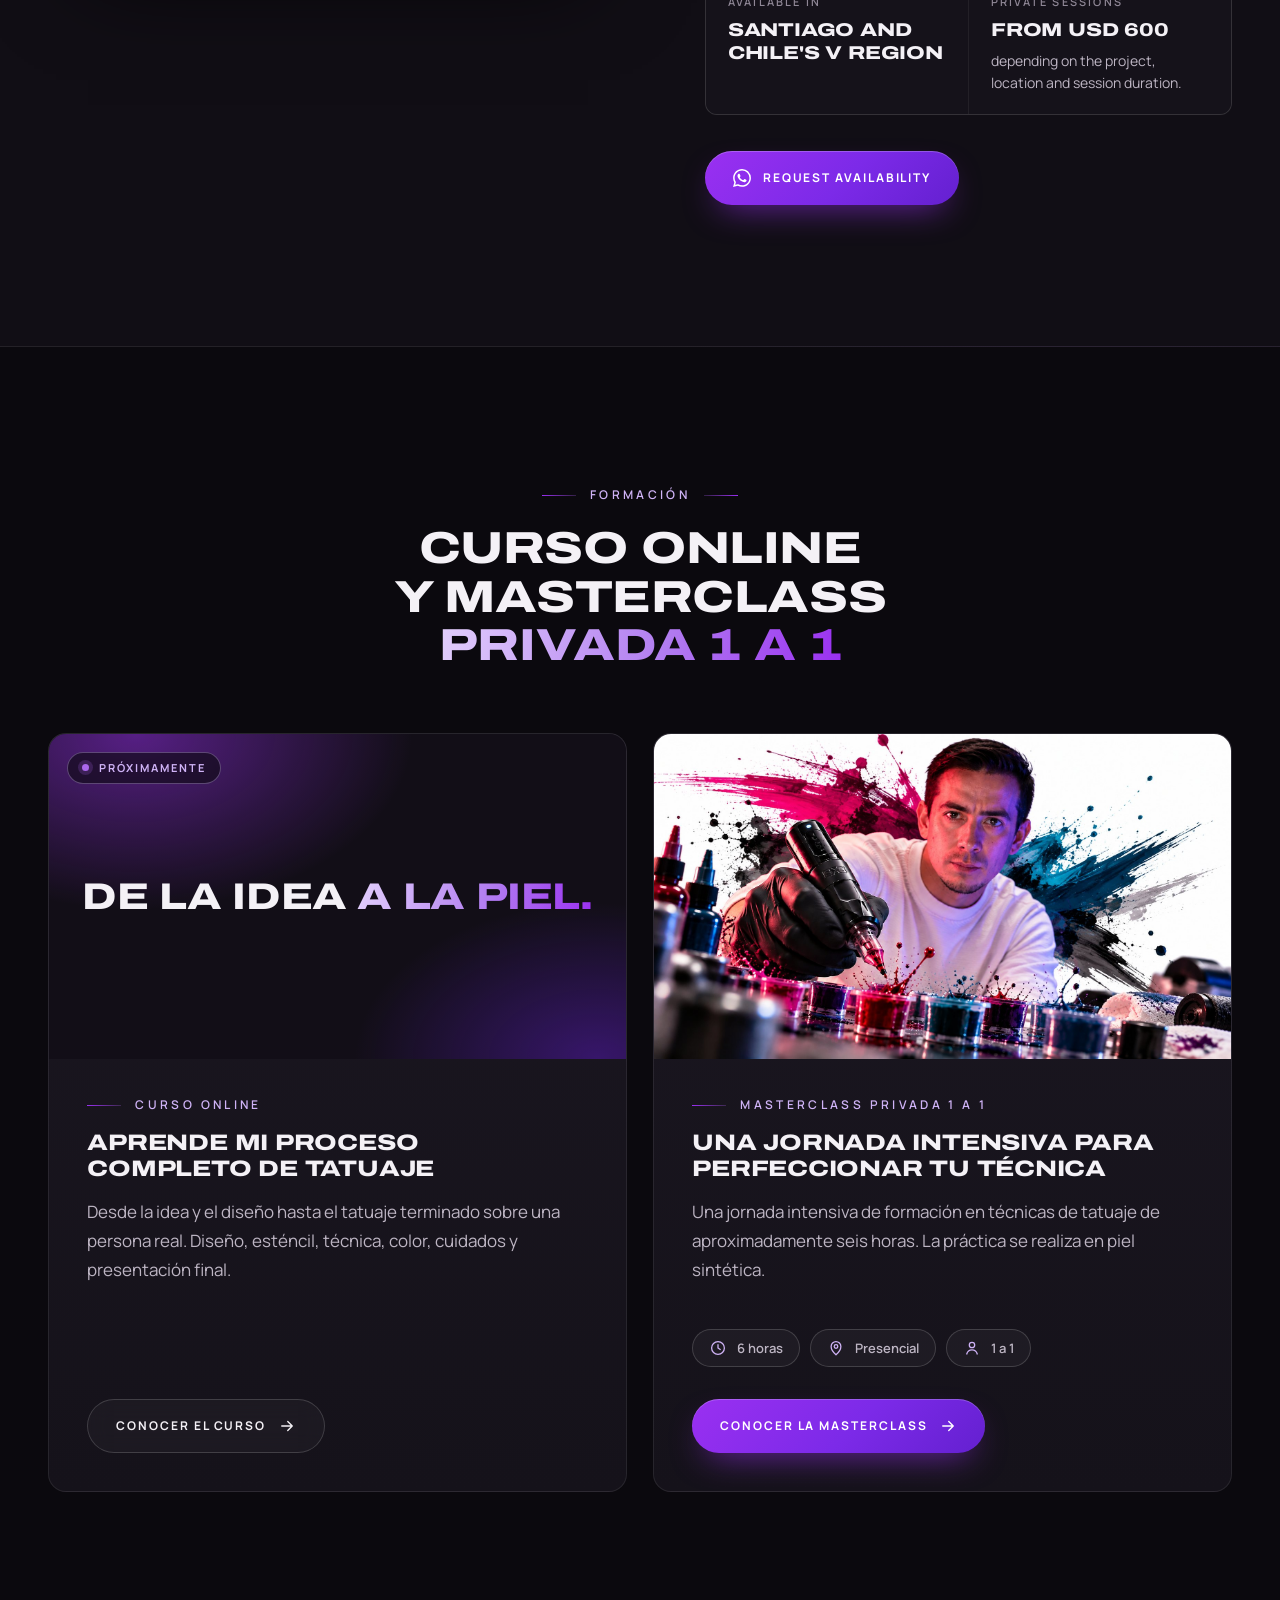
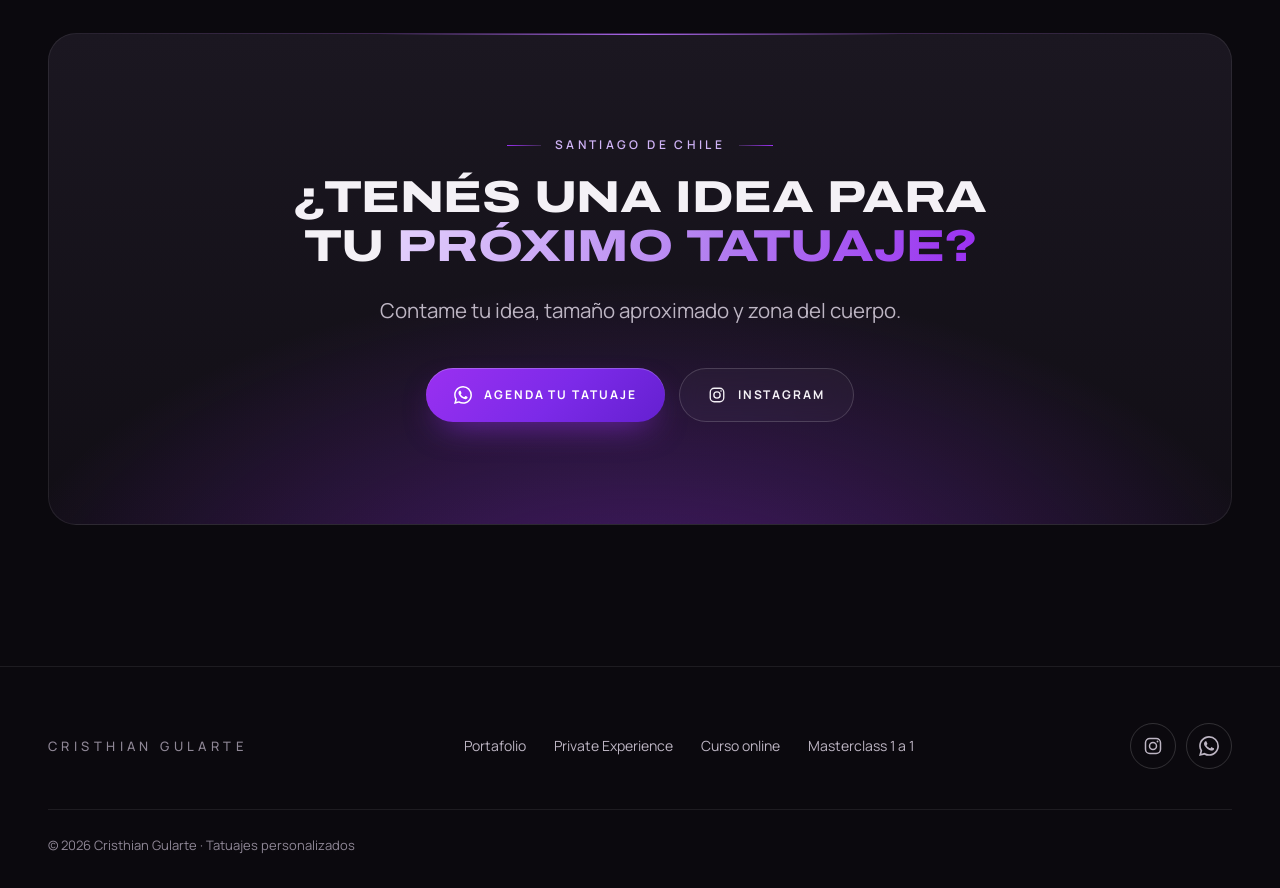
==== commit e682d4a9: "Update index.html" ====
--- a/index.html
+++ b/index.html
@@ -38,7 +38,7 @@
   <meta property="og:title" content="Cristhian Gularte | Tatuador en Santiago de Chile">
   <meta property="og:description" content="Cristhian Gularte, tatuador y artista visual en Santiago de Chile. Tatuajes personalizados y portafolio.">
   <meta property="og:url" content="https://cristhiangularte.cl/">
-  <meta property="og:image" content="https://cristhiangularte.github.io/cristhian_gularte/og-image.jpg">
+ <meta property="og:image" content="https://cristhiangularte.cl/og-image.jpg">
   <meta property="og:image:width" content="1200">
   <meta property="og:image:height" content="630">
   <meta property="og:image:alt" content="Cristhian Gularte, tatuador y artista visual en Santiago de Chile">
@@ -352,17 +352,35 @@
             Private Tattoo <em>Experience</em>
           </h2>
 
-          <p class="lead">
-            A private tattoo experience designed for those who value
-            comfort, exclusivity and personalized attention.
-          </p>
-
-          <p>
-            I bring my complete professional setup directly to your location,
-            providing the full studio experience in the privacy of your
-            <strong>hotel, private event or selected space.</strong>
-          </p>
-
+         <h2 class="display">
+  Private Tattoo <em>Experience</em>
+</h2>
+
+<p class="lead">
+  Una experiencia privada de tatuaje para quienes valoran
+  la comodidad, exclusividad y atención personalizada.
+</p>
+
+<p>
+  Llevo mi equipamiento profesional completo directamente hasta tu ubicación,
+  ofreciendo la experiencia de un estudio en la privacidad de tu
+  <strong>hotel, evento privado o espacio seleccionado.</strong>
+</p>
+
+<div class="private-info">
+
+  <div>
+    <span class="info-label">Disponible en</span>
+    <span class="info-value">Santiago y V&nbsp;Región de Chile</span>
+  </div>
+
+  <div>
+    <span class="info-label">Sesiones privadas</span>
+    <span class="info-value">desde USD 600</span>
+    <span class="info-note">según el proyecto, ubicación y duración de la sesión.</span>
+  </div>
+
+</div>
 
           <div class="private-info">
 
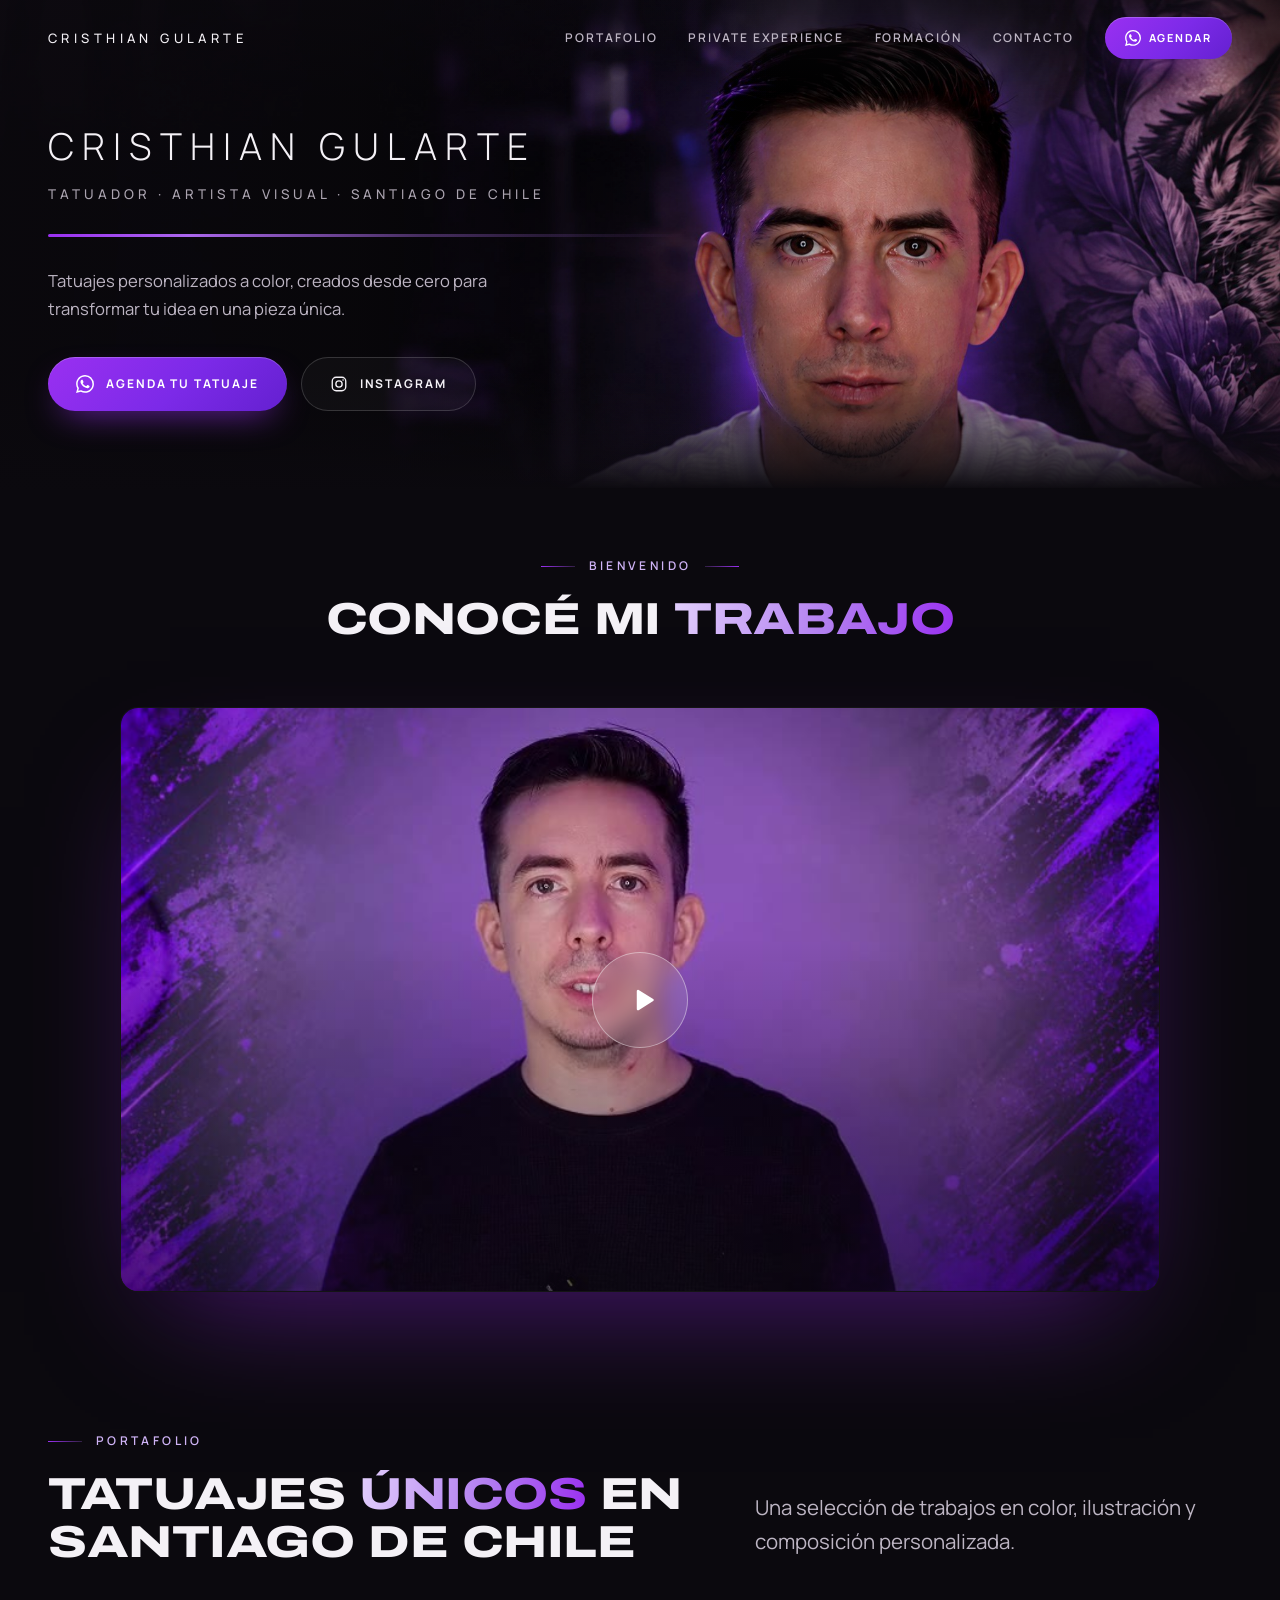
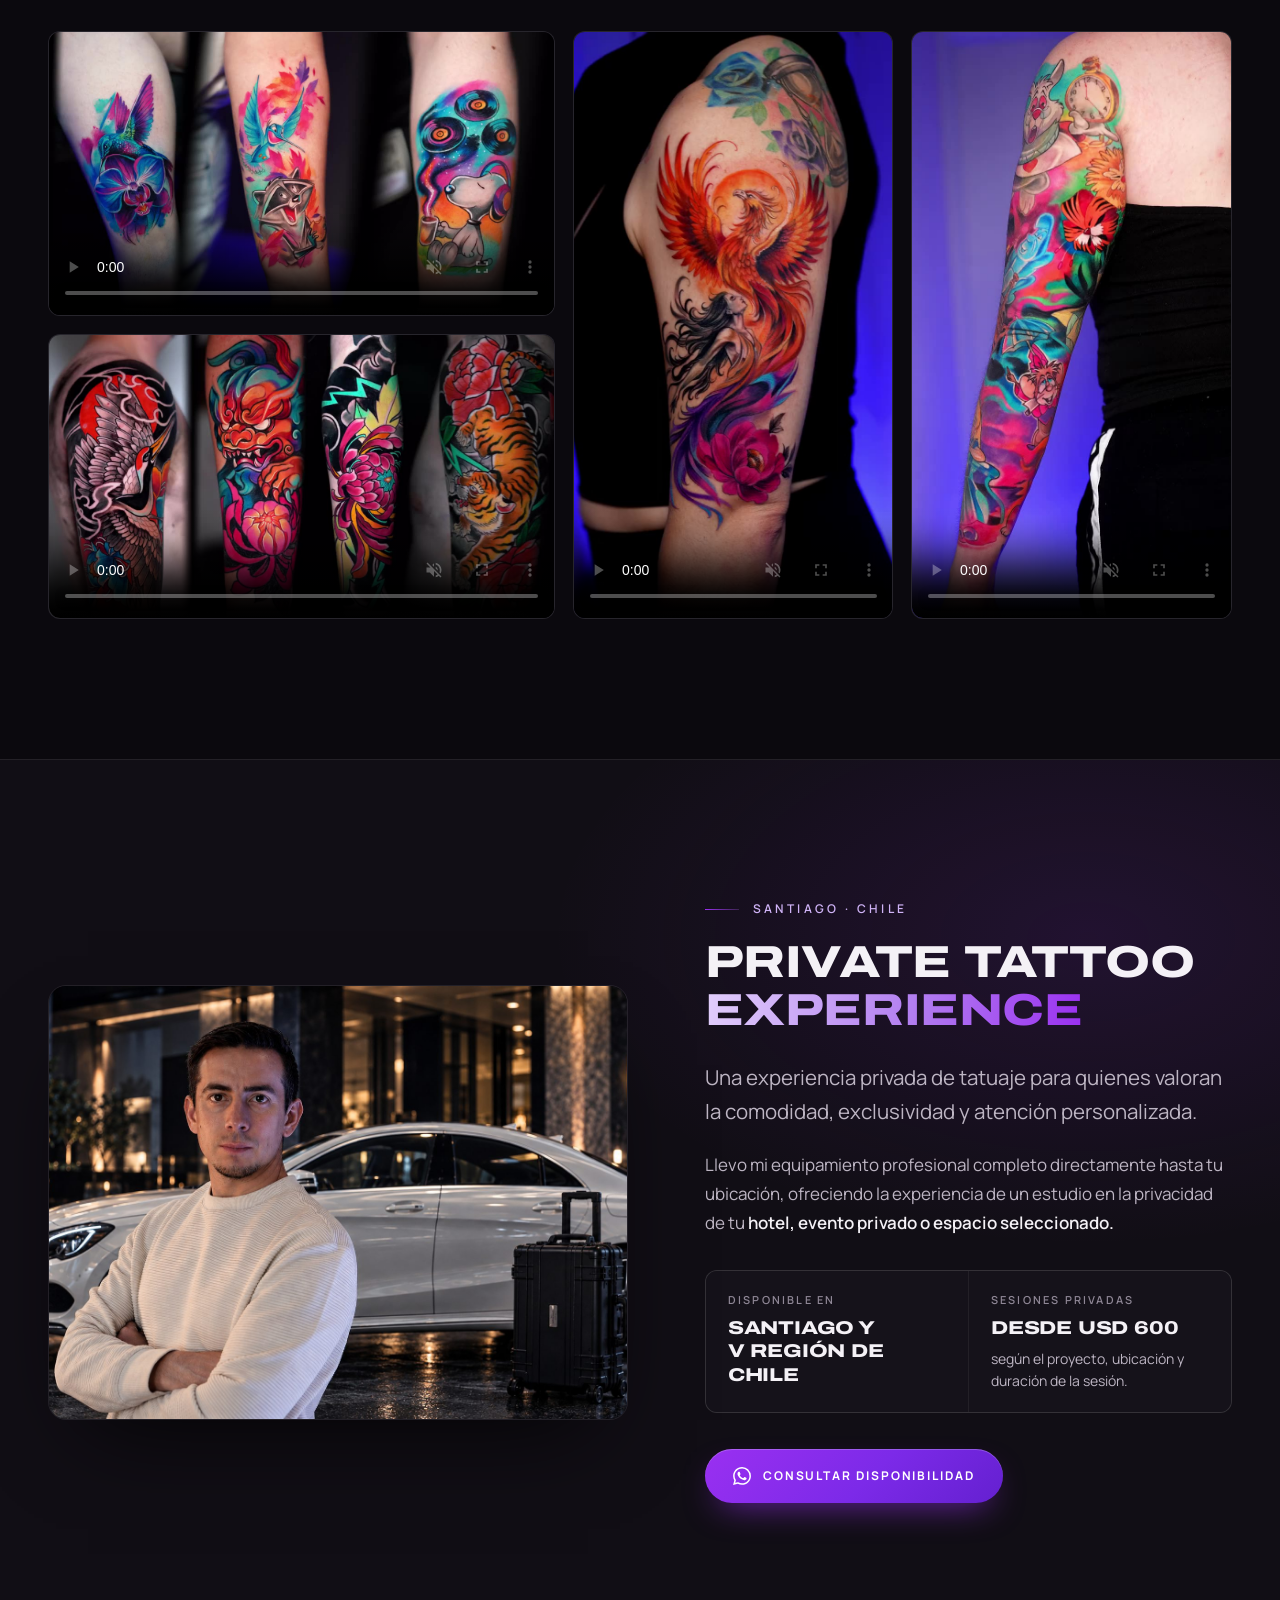
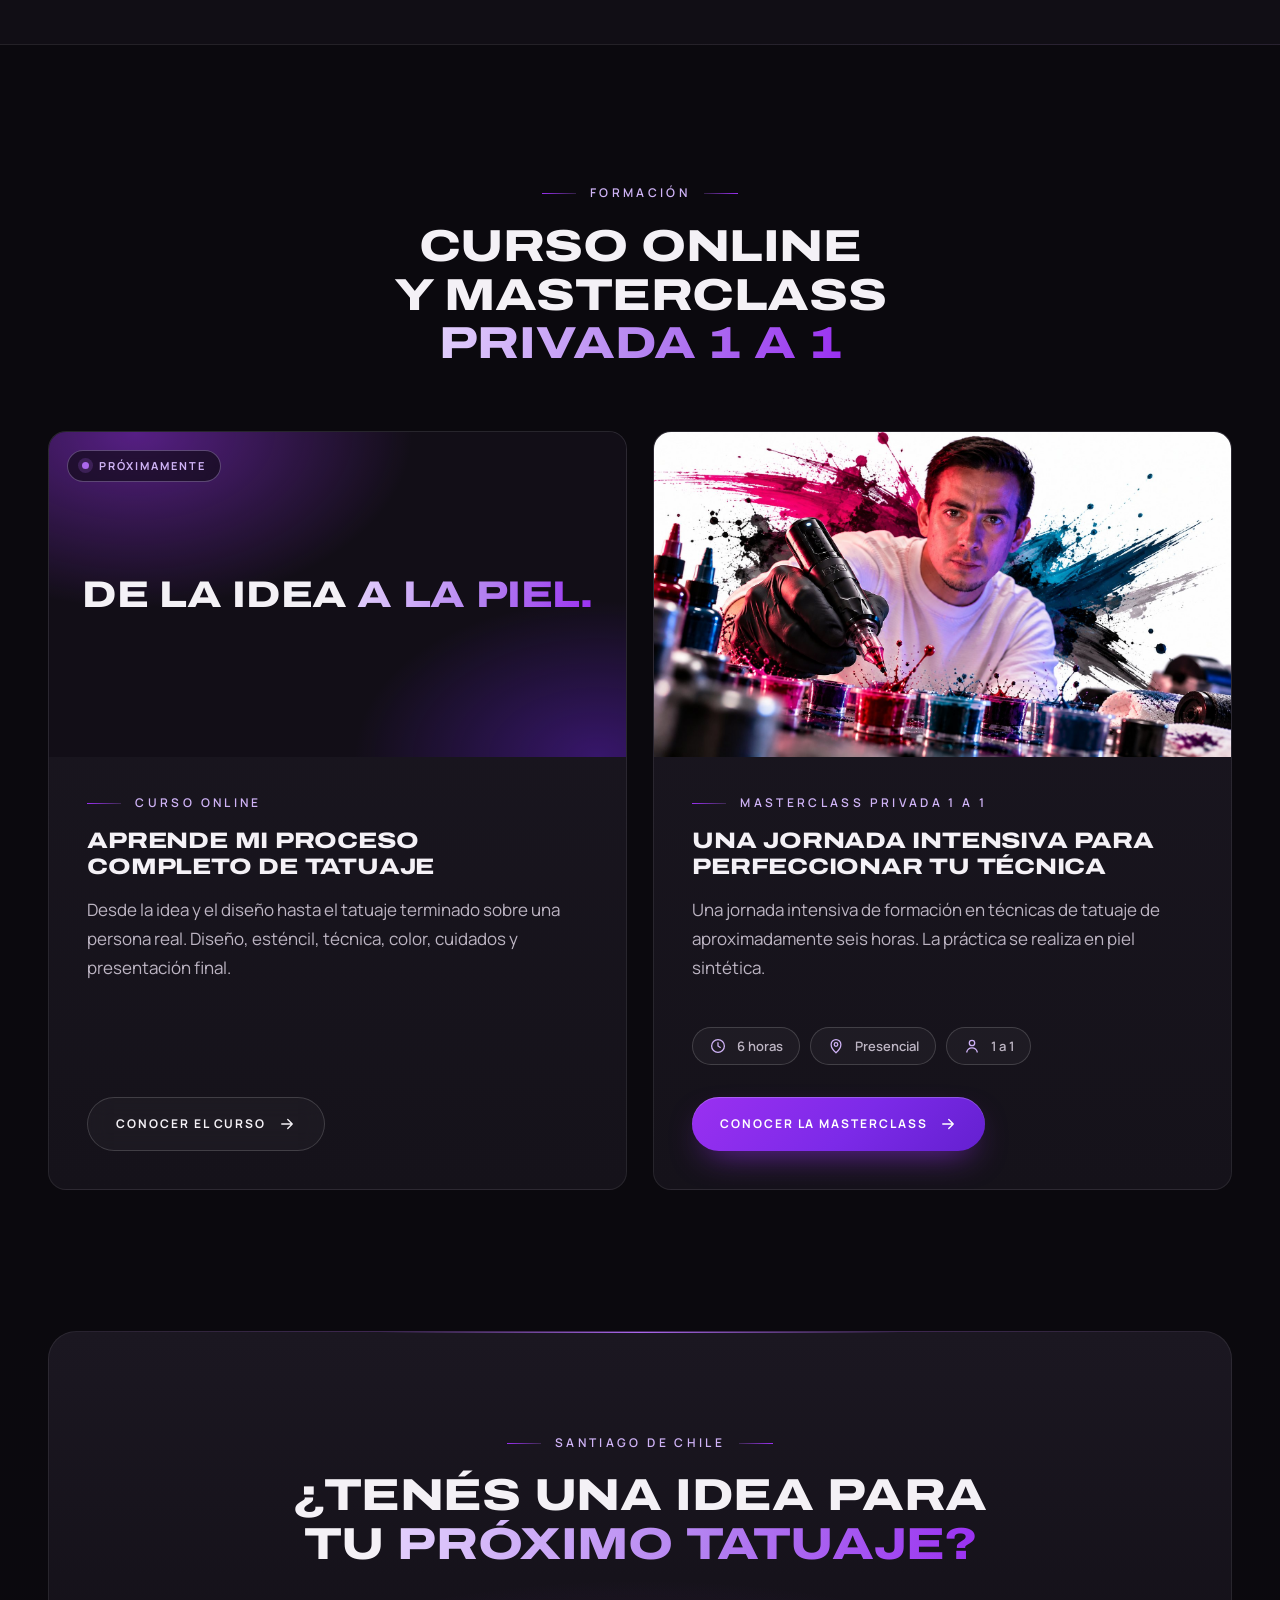
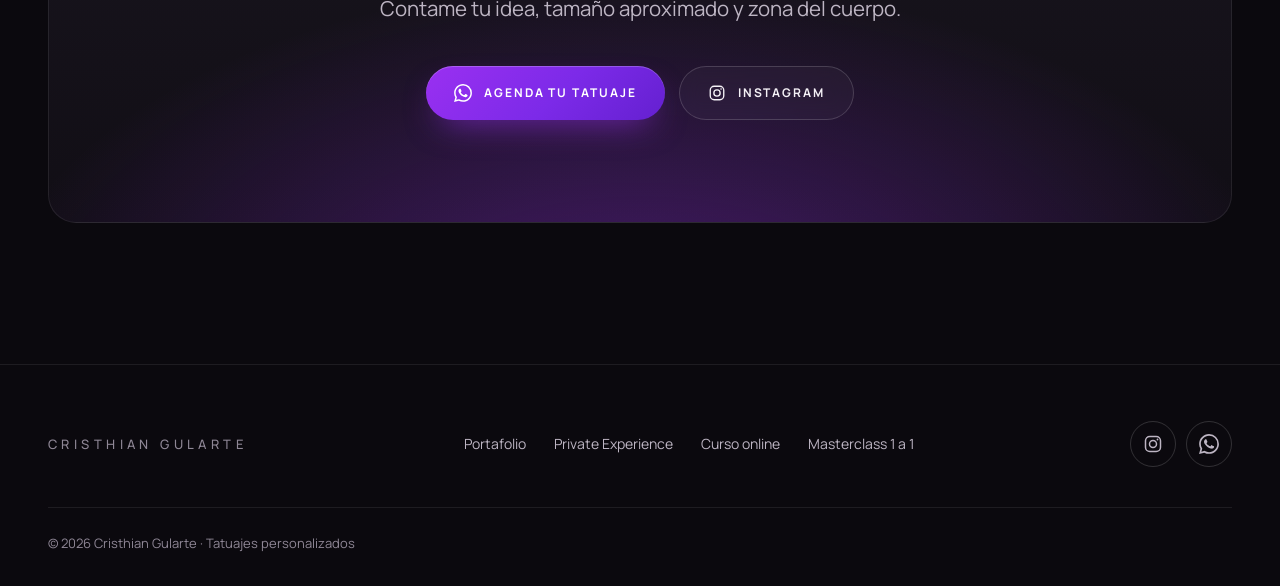
==== commit f43871ec: "Update index.html" ====
--- a/index.html
+++ b/index.html
@@ -38,7 +38,7 @@
   <meta property="og:title" content="Cristhian Gularte | Tatuador en Santiago de Chile">
   <meta property="og:description" content="Cristhian Gularte, tatuador y artista visual en Santiago de Chile. Tatuajes personalizados y portafolio.">
   <meta property="og:url" content="https://cristhiangularte.cl/">
- <meta property="og:image" content="https://cristhiangularte.cl/og-image.jpg">
+  <meta property="og:image" content="https://cristhiangularte.cl/og-image.jpg">
   <meta property="og:image:width" content="1200">
   <meta property="og:image:height" content="630">
   <meta property="og:image:alt" content="Cristhian Gularte, tatuador y artista visual en Santiago de Chile">
@@ -64,40 +64,46 @@
   <a class="skip-link" href="#contenido">Saltar al contenido</a>
 
 
-  <!-- ÍCONOS (se reutilizan con <use href="#...">) -->
+  <!-- ÍCONOS -->
   <svg class="sprite" aria-hidden="true" focusable="false">
+
     <symbol id="i-whatsapp" viewBox="0 0 24 24">
       <path fill="currentColor" d="M17.47 14.38c-.3-.15-1.76-.87-2.03-.97-.27-.1-.47-.15-.67.15-.2.3-.77.97-.94 1.16-.17.2-.35.22-.64.08-.3-.15-1.26-.46-2.39-1.48-.88-.79-1.48-1.76-1.65-2.06-.17-.3-.02-.46.13-.61.13-.13.3-.35.45-.52.15-.17.2-.3.3-.5.1-.2.05-.37-.03-.52-.07-.15-.67-1.61-.92-2.21-.24-.58-.49-.5-.67-.51l-.57-.01c-.2 0-.52.07-.79.37-.27.3-1.04 1.02-1.04 2.48s1.07 2.88 1.21 3.07c.15.2 2.1 3.2 5.08 4.49.71.31 1.26.49 1.69.63.71.23 1.36.2 1.87.12.57-.09 1.76-.72 2.01-1.41.25-.7.25-1.29.17-1.41-.07-.13-.27-.2-.57-.35m-5.42 7.4h-.01a9.87 9.87 0 0 1-5.03-1.38l-.36-.21-3.74.98 1-3.65-.24-.37a9.86 9.86 0 0 1-1.51-5.26c0-5.45 4.44-9.88 9.89-9.88a9.82 9.82 0 0 1 6.99 2.9 9.83 9.83 0 0 1 2.89 6.99c0 5.45-4.44 9.88-9.88 9.88m8.41-18.3A11.82 11.82 0 0 0 12.05 0C5.5 0 .16 5.34.16 11.89c0 2.1.55 4.14 1.59 5.95L.06 24l6.3-1.65a11.88 11.88 0 0 0 5.68 1.45h.01c6.55 0 11.89-5.34 11.89-11.89a11.82 11.82 0 0 0-3.48-8.41z"/>
     </symbol>
+
     <symbol id="i-instagram" viewBox="0 0 24 24" fill="none" stroke="currentColor" stroke-width="1.8">
       <rect x="3" y="3" width="18" height="18" rx="5.2"/>
       <circle cx="12" cy="12" r="4.2"/>
       <circle cx="17.4" cy="6.6" r="1.1" fill="currentColor" stroke="none"/>
     </symbol>
+
     <symbol id="i-arrow" viewBox="0 0 24 24" fill="none" stroke="currentColor" stroke-width="1.8" stroke-linecap="round" stroke-linejoin="round">
       <path d="M5 12h14M13 6l6 6-6 6"/>
     </symbol>
+
     <symbol id="i-play" viewBox="0 0 24 24">
       <path fill="currentColor" d="M7 4.8v14.4a1 1 0 0 0 1.5.86l11.6-7.2a1 1 0 0 0 0-1.72L8.5 3.94A1 1 0 0 0 7 4.8z"/>
     </symbol>
+
     <symbol id="i-clock" viewBox="0 0 24 24" fill="none" stroke="currentColor" stroke-width="1.7" stroke-linecap="round" stroke-linejoin="round">
       <circle cx="12" cy="12" r="8.5"/>
       <path d="M12 7.5V12l3 2"/>
     </symbol>
+
     <symbol id="i-pin" viewBox="0 0 24 24" fill="none" stroke="currentColor" stroke-width="1.7" stroke-linecap="round" stroke-linejoin="round">
       <path d="M12 21s-6.5-5.6-6.5-11a6.5 6.5 0 0 1 13 0c0 5.4-6.5 11-6.5 11z"/>
       <circle cx="12" cy="10" r="2.4"/>
     </symbol>
+
     <symbol id="i-user" viewBox="0 0 24 24" fill="none" stroke="currentColor" stroke-width="1.7" stroke-linecap="round" stroke-linejoin="round">
       <circle cx="12" cy="8" r="3.6"/>
       <path d="M5 20c.9-3.7 3.7-5.6 7-5.6s6.1 1.9 7 5.6"/>
     </symbol>
+
   </svg>
 
 
-  <!-- =========================
-       ENCABEZADO
-  ========================== -->
+  <!-- ENCABEZADO -->
 
   <header class="site-header">
 
@@ -142,9 +148,7 @@
   <main id="contenido">
 
 
-    <!-- =========================
-         PORTADA
-    ========================== -->
+    <!-- PORTADA -->
 
     <section class="hero" id="inicio">
 
@@ -202,9 +206,7 @@
     </section>
 
 
-    <!-- =========================
-         VIDEO DE BIENVENIDA
-    ========================== -->
+    <!-- VIDEO DE BIENVENIDA -->
 
     <section class="section glow" id="bienvenida">
 
@@ -248,9 +250,7 @@
     </section>
 
 
-    <!-- =========================
-         PORTAFOLIO
-    ========================== -->
+    <!-- PORTAFOLIO -->
 
     <section class="section" id="portfolio">
 
@@ -278,7 +278,6 @@
         </div>
 
 
-        <!-- Los videos se cargan y reproducen solos cuando aparecen en pantalla (main.js) -->
         <div class="video-wall">
 
           <div class="video-stack">
@@ -324,11 +323,9 @@
     </section>
 
 
-    <!-- =========================
-         PRIVATE TATTOO EXPERIENCE
-    ========================== -->
-
-    <section class="private" id="private-experience" lang="en">
+    <!-- PRIVATE TATTOO EXPERIENCE -->
+
+    <section class="private" id="private-experience">
 
       <div class="container private-grid">
 
@@ -352,59 +349,41 @@
             Private Tattoo <em>Experience</em>
           </h2>
 
-         <h2 class="display">
-  Private Tattoo <em>Experience</em>
-</h2>
-
-<p class="lead">
-  Una experiencia privada de tatuaje para quienes valoran
-  la comodidad, exclusividad y atención personalizada.
-</p>
-
-<p>
-  Llevo mi equipamiento profesional completo directamente hasta tu ubicación,
-  ofreciendo la experiencia de un estudio en la privacidad de tu
-  <strong>hotel, evento privado o espacio seleccionado.</strong>
-</p>
-
-<div class="private-info">
-
-  <div>
-    <span class="info-label">Disponible en</span>
-    <span class="info-value">Santiago y V&nbsp;Región de Chile</span>
-  </div>
-
-  <div>
-    <span class="info-label">Sesiones privadas</span>
-    <span class="info-value">desde USD 600</span>
-    <span class="info-note">según el proyecto, ubicación y duración de la sesión.</span>
-  </div>
-
-</div>
+          <p class="lead">
+            Una experiencia privada de tatuaje para quienes valoran
+            la comodidad, exclusividad y atención personalizada.
+          </p>
+
+          <p>
+            Llevo mi equipamiento profesional completo directamente hasta tu ubicación,
+            ofreciendo la experiencia de un estudio en la privacidad de tu
+            <strong>hotel, evento privado o espacio seleccionado.</strong>
+          </p>
+
 
           <div class="private-info">
 
             <div>
-              <span class="info-label">Available in</span>
-              <span class="info-value">Santiago and Chile's V&nbsp;Region</span>
+              <span class="info-label">Disponible en</span>
+              <span class="info-value">Santiago y V&nbsp;Región de Chile</span>
             </div>
 
             <div>
-              <span class="info-label">Private sessions</span>
-              <span class="info-value">from USD 600</span>
-              <span class="info-note">depending on the project, location and session duration.</span>
+              <span class="info-label">Sesiones privadas</span>
+              <span class="info-value">desde USD 600</span>
+              <span class="info-note">según el proyecto, ubicación y duración de la sesión.</span>
             </div>
 
           </div>
 
 
           <a class="btn btn-primary"
-             href="https://wa.me/56958181754?text=Hi%20Cristhian%2C%20I%27d%20like%20to%20ask%20about%20the%20Private%20Tattoo%20Experience."
+             href="https://wa.me/56958181754?text=Hola%20Cristhian%2C%20quisiera%20consultar%20por%20la%20Private%20Tattoo%20Experience."
              target="_blank"
              rel="noopener"
              onclick="gtag('event', 'whatsapp_click', {'ubicacion': 'private_experience'});">
             <svg aria-hidden="true"><use href="#i-whatsapp"/></svg>
-            Request availability
+            Consultar disponibilidad
           </a>
 
         </div>
@@ -414,9 +393,7 @@
     </section>
 
 
-    <!-- =========================
-         FORMACIÓN: CURSO ONLINE + MASTERCLASS 1 A 1
-    ========================== -->
+    <!-- FORMACIÓN -->
 
     <section class="section" id="formacion">
 
@@ -438,6 +415,7 @@
         <div class="offers">
 
           <!-- Curso online -->
+
           <article class="offer reveal">
 
             <div class="offer-media offer-art">
@@ -474,6 +452,7 @@
 
 
           <!-- Masterclass privada 1 a 1 -->
+
           <article class="offer reveal">
 
             <div class="offer-media">
@@ -524,9 +503,7 @@
     </section>
 
 
-    <!-- =========================
-         CONTACTO
-    ========================== -->
+    <!-- CONTACTO -->
 
     <section class="section" id="contacto">
 
@@ -577,9 +554,7 @@
   </main>
 
 
-  <!-- =========================
-       PIE DE PÁGINA
-  ========================== -->
+  <!-- PIE DE PÁGINA -->
 
   <footer class="site-footer">
 
